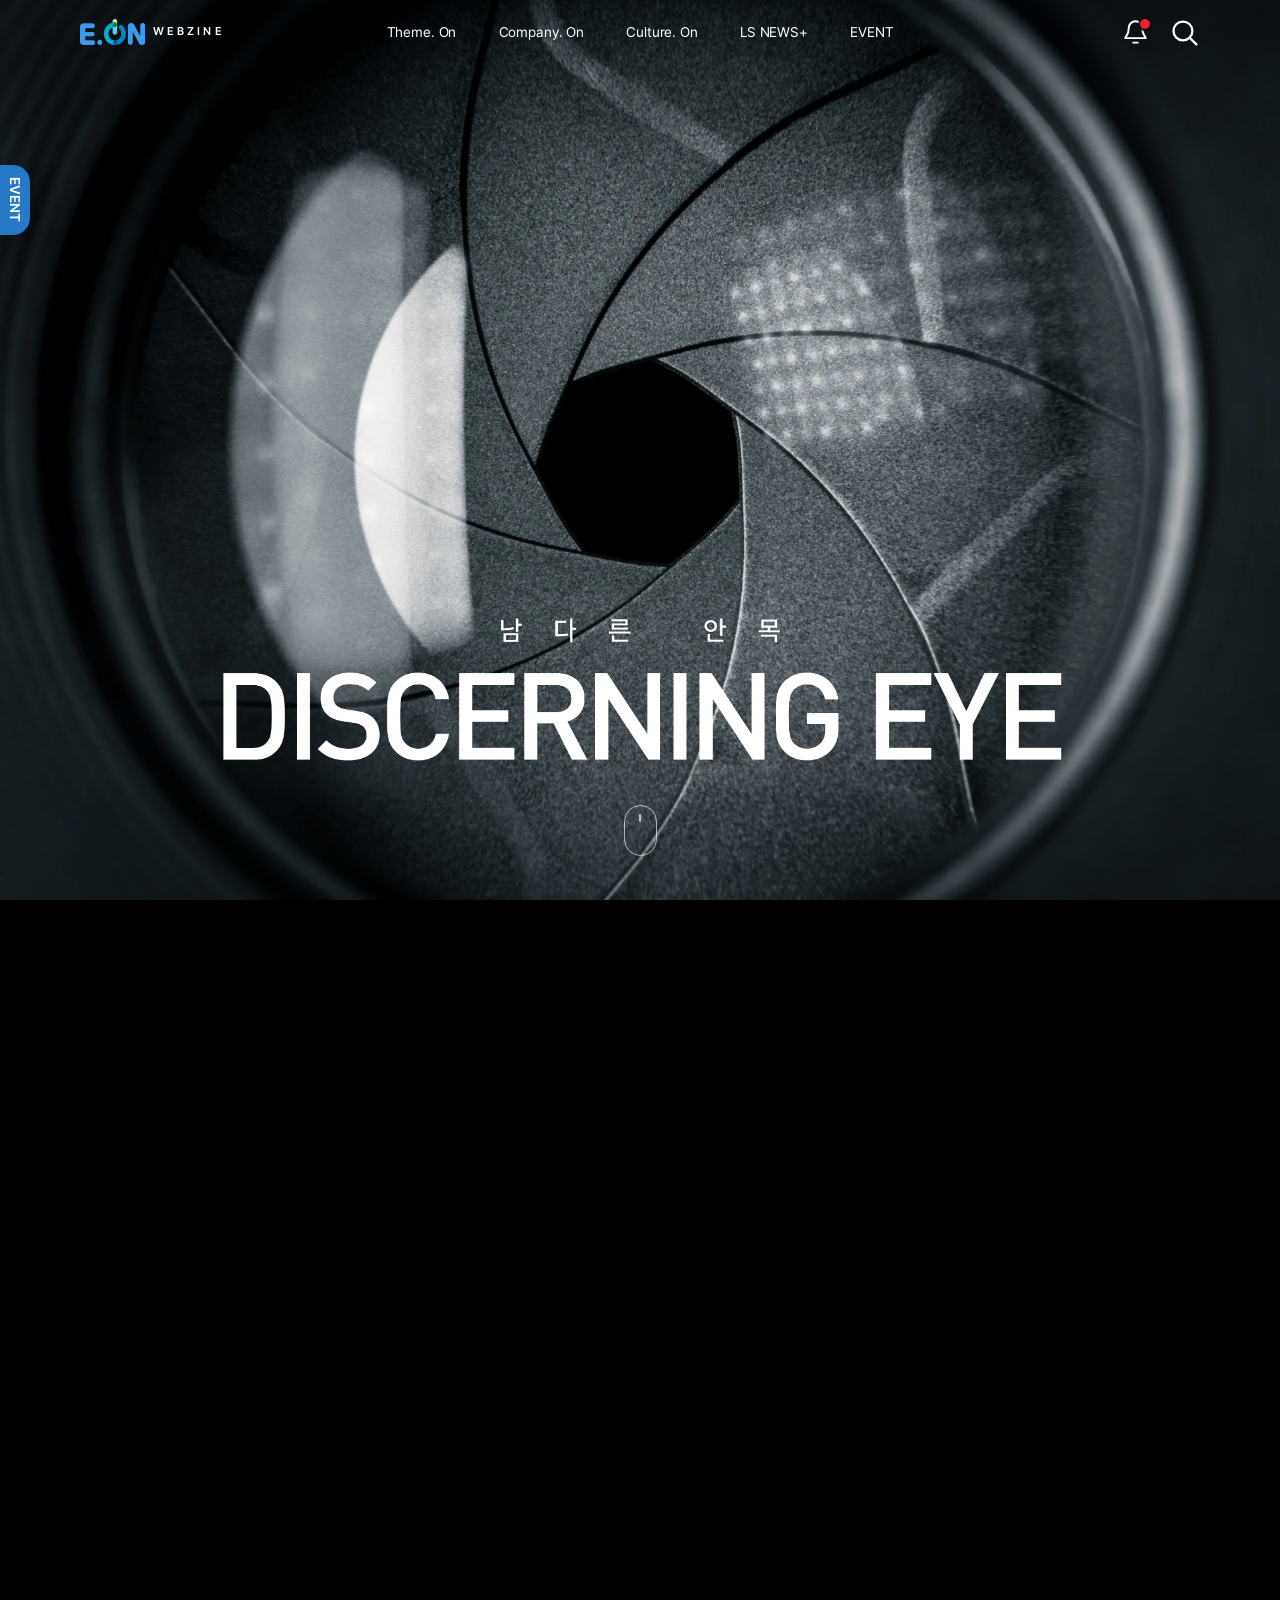
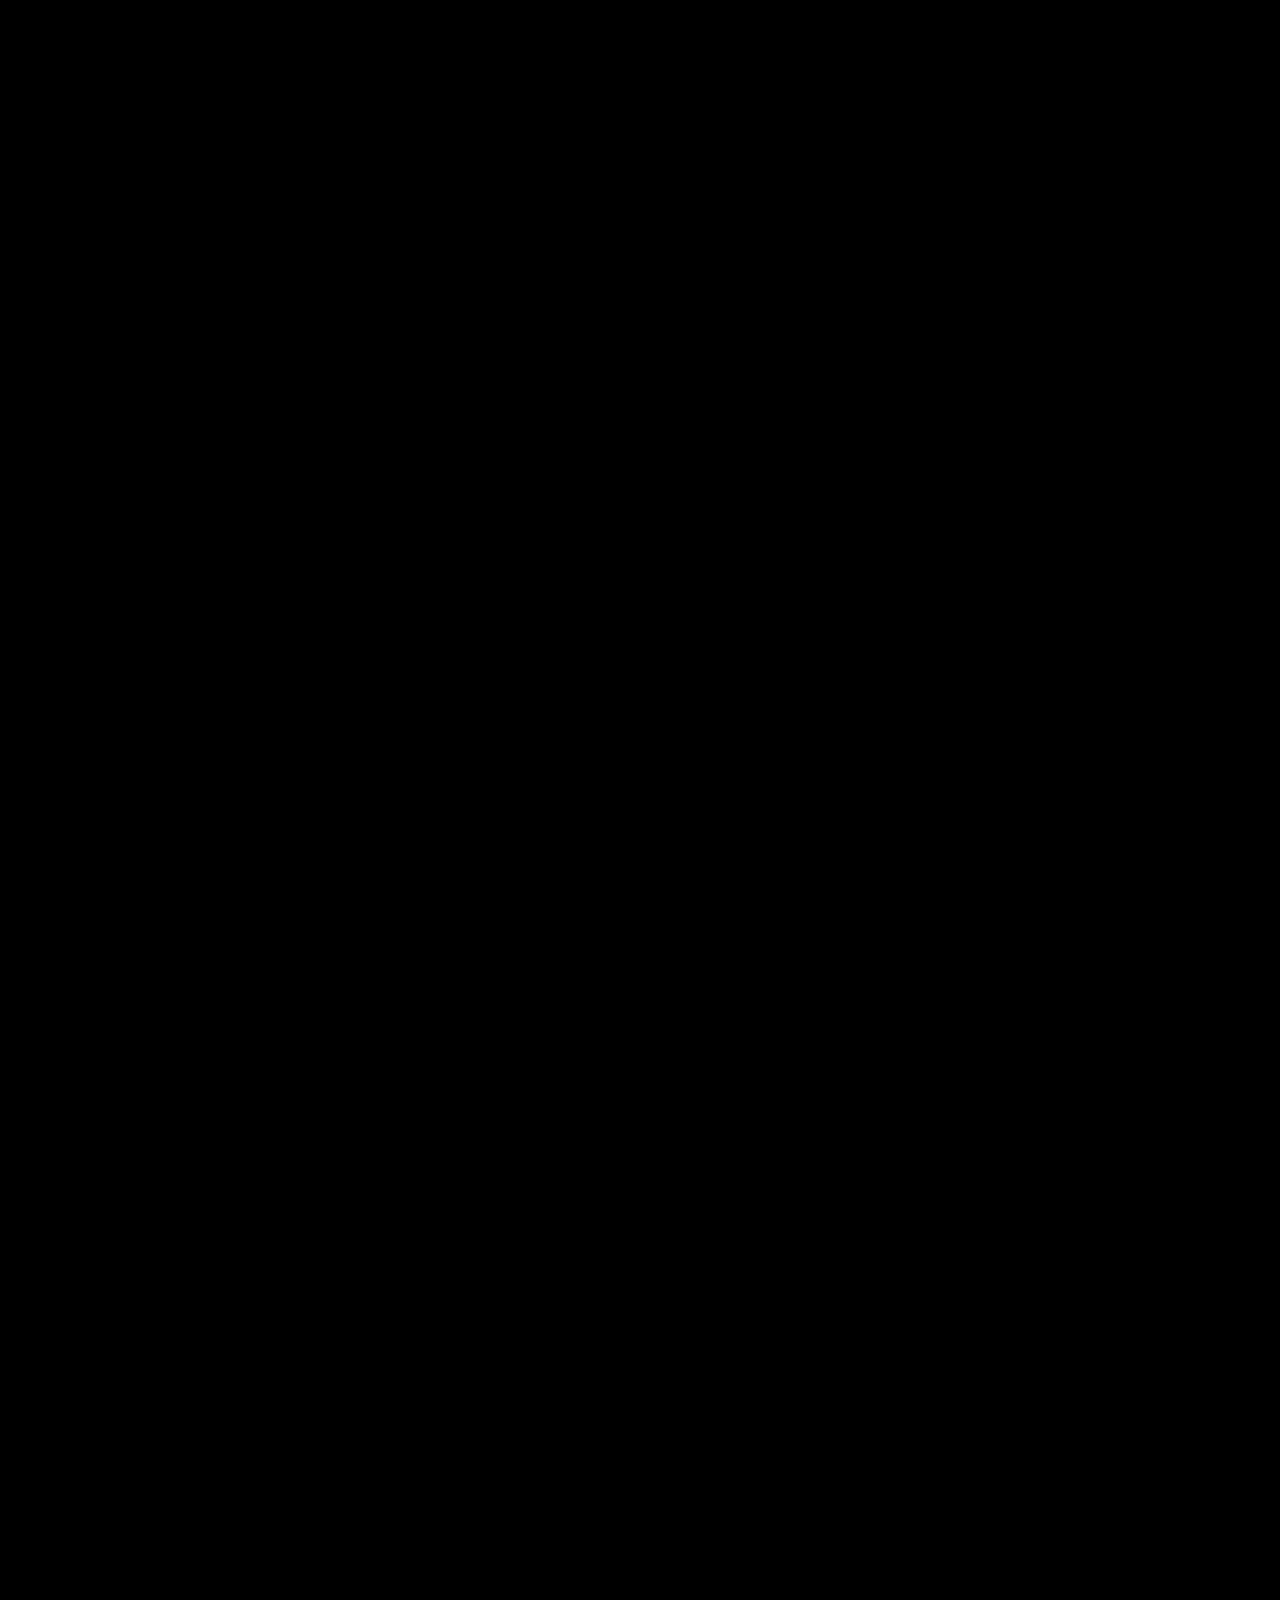
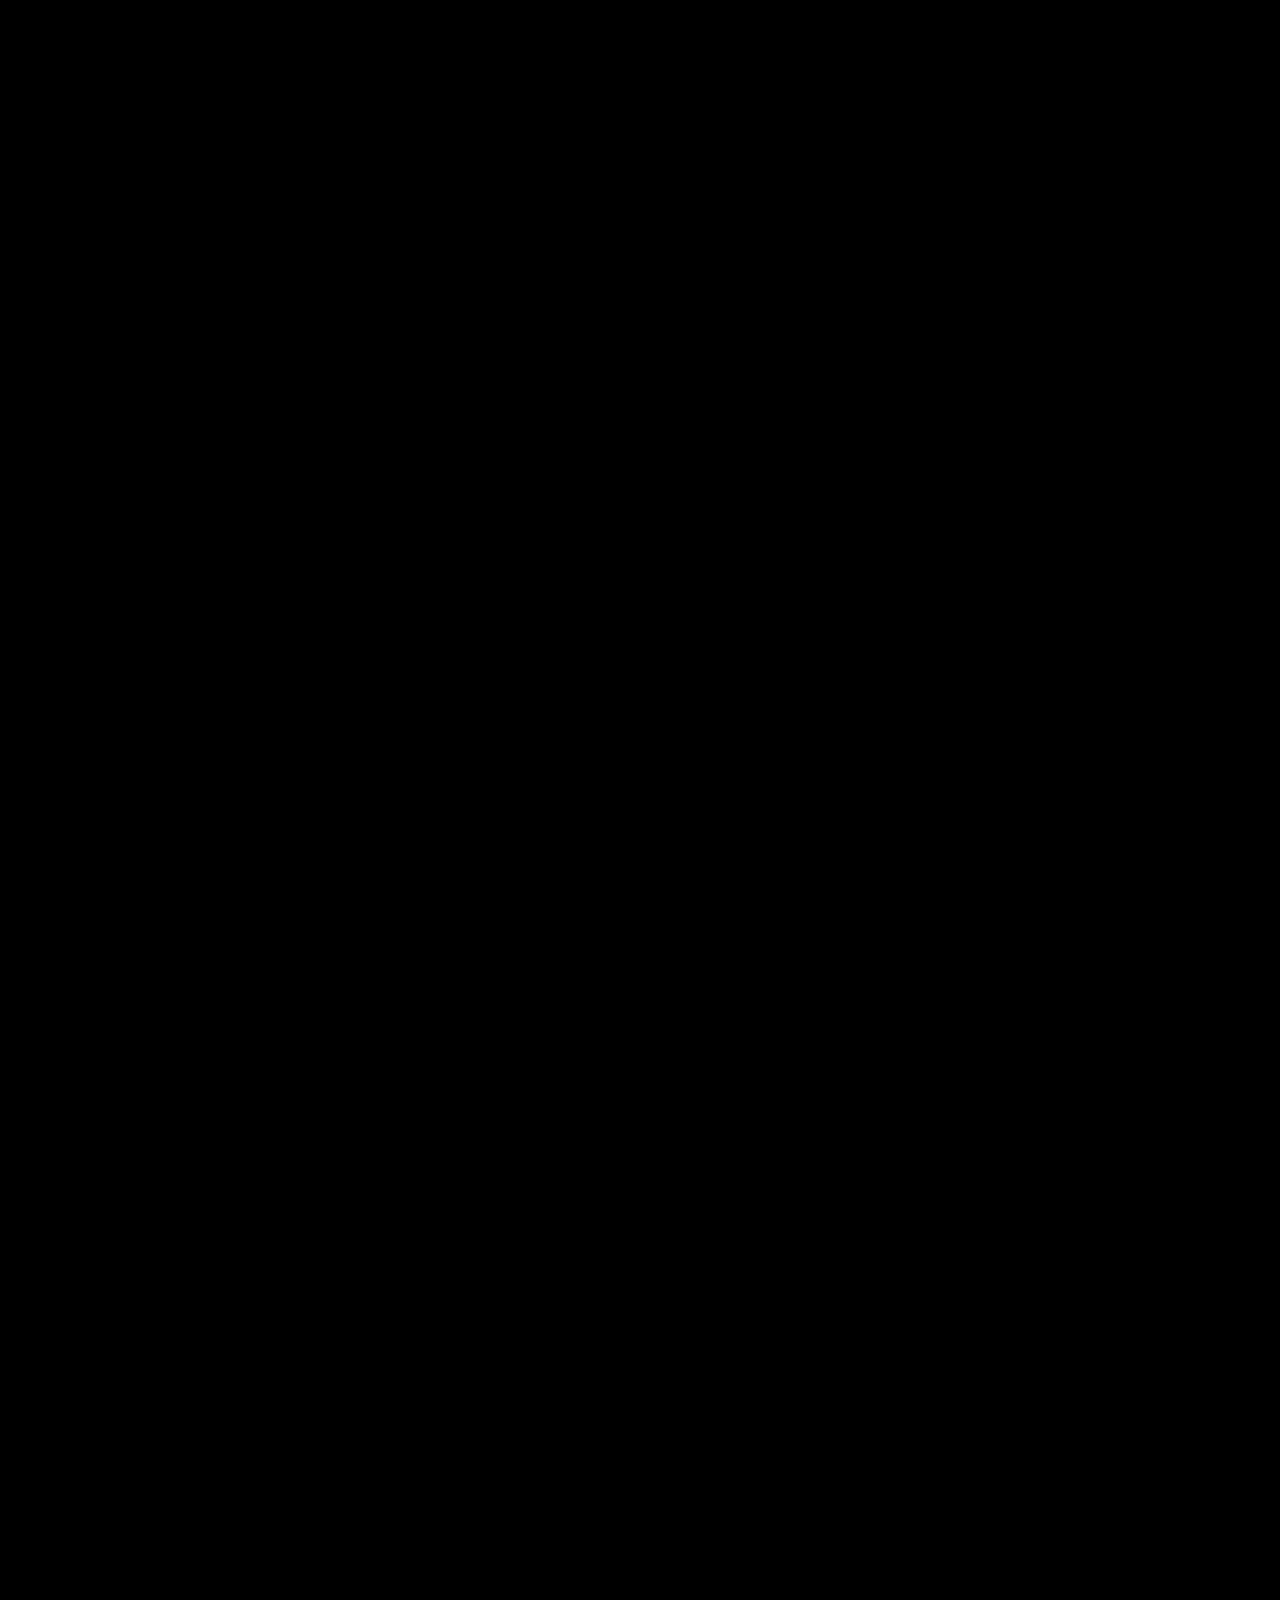
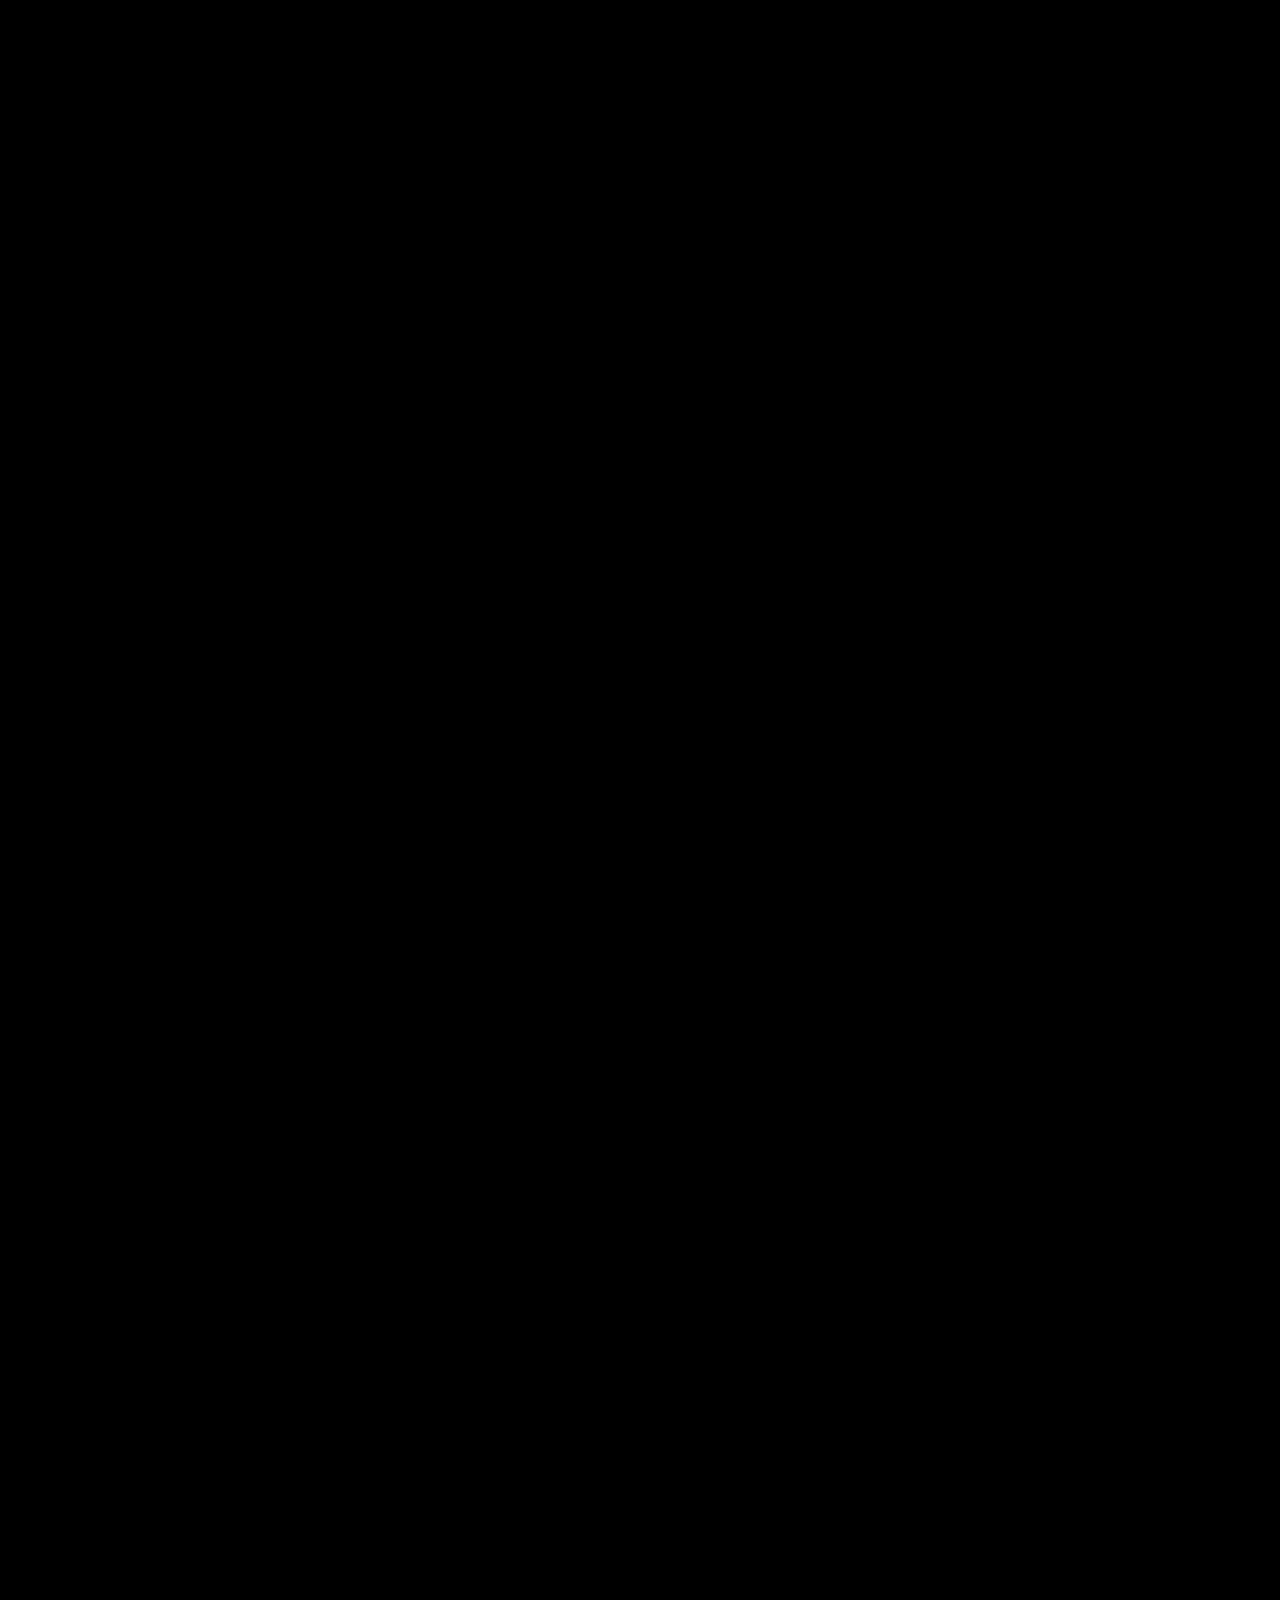
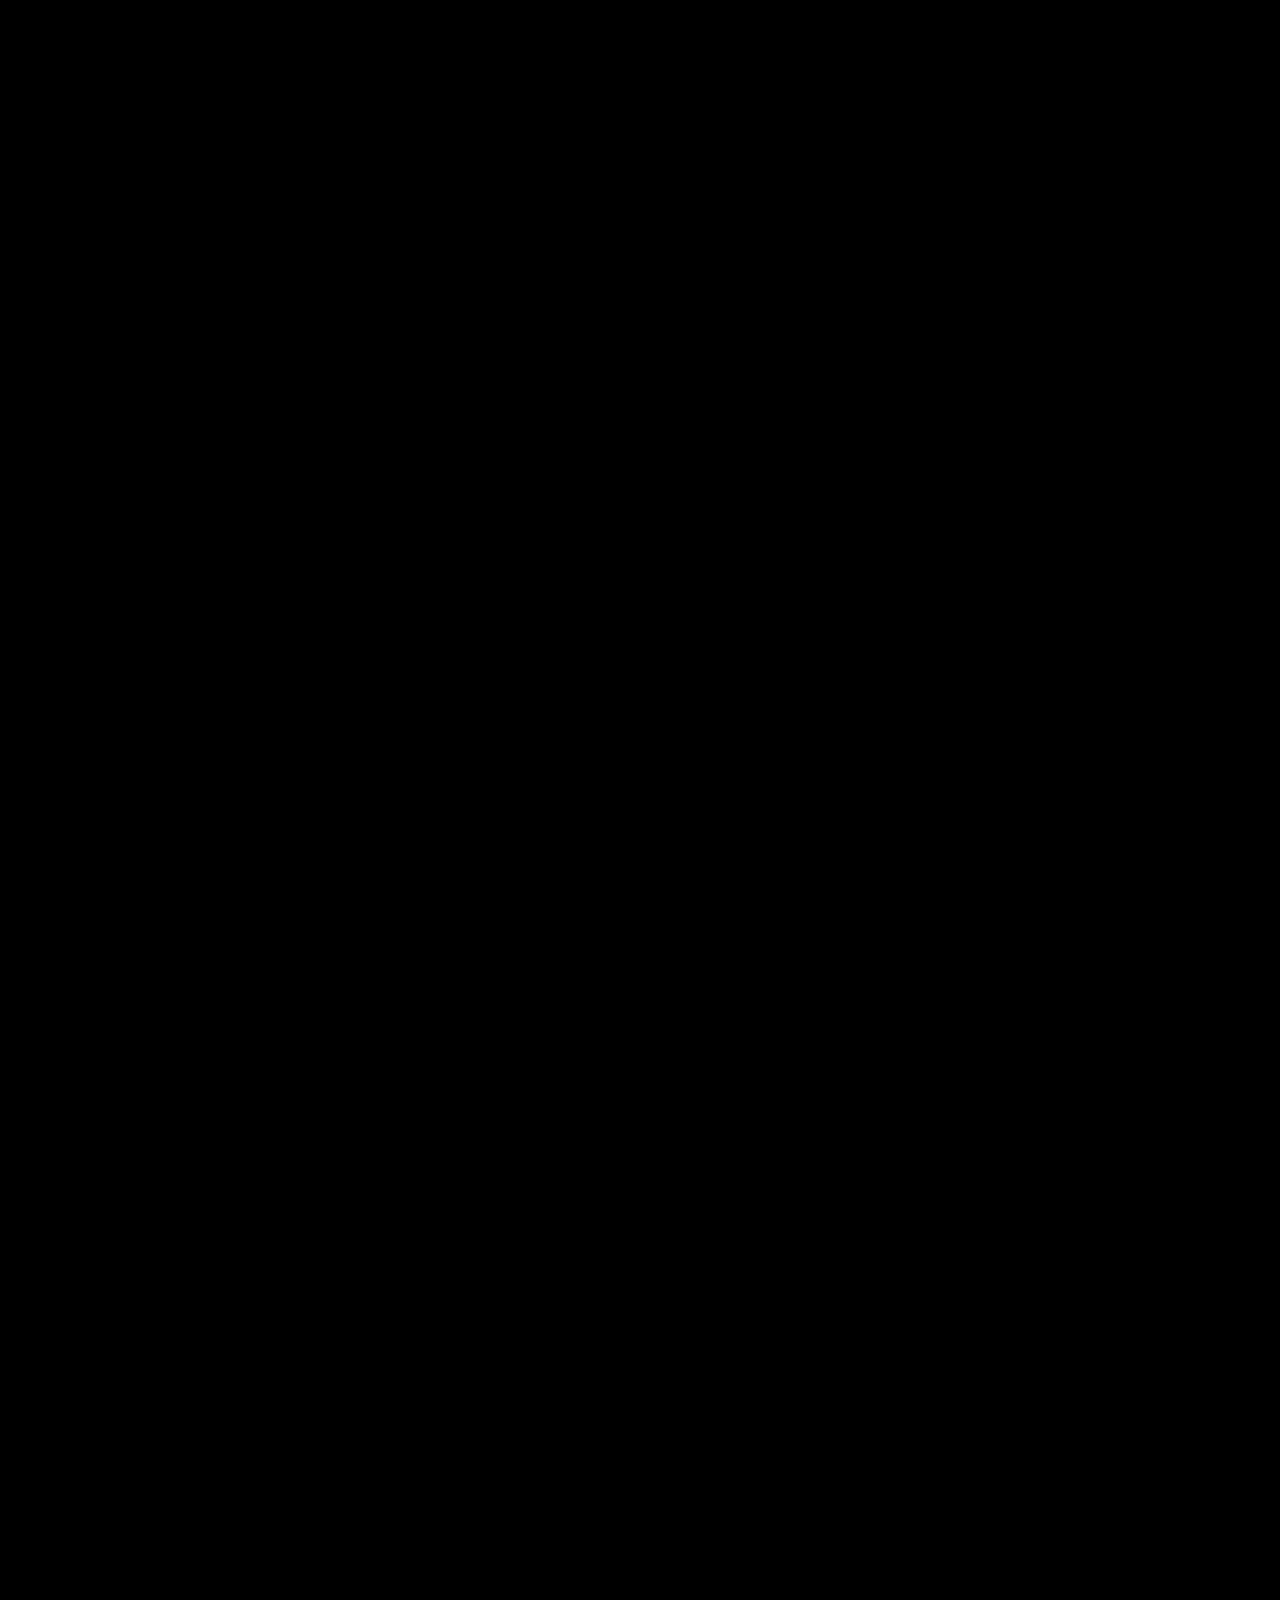
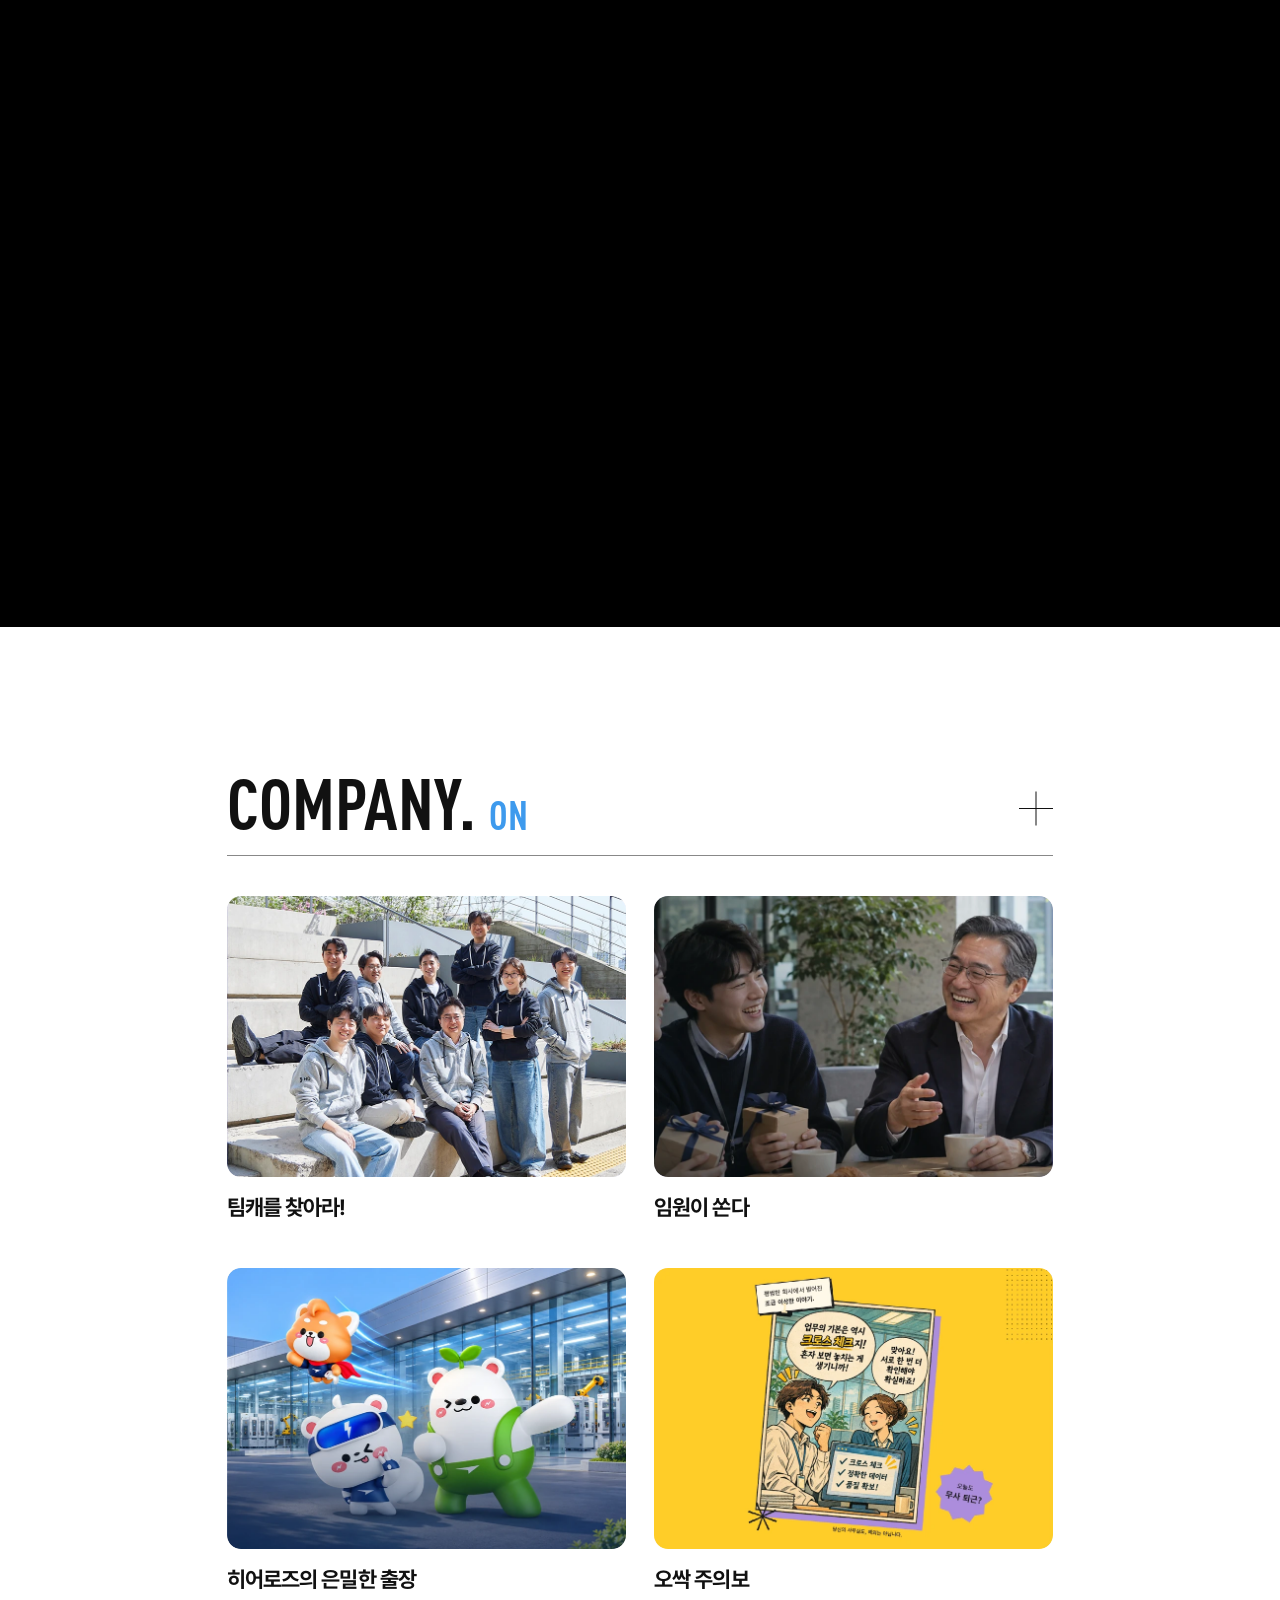
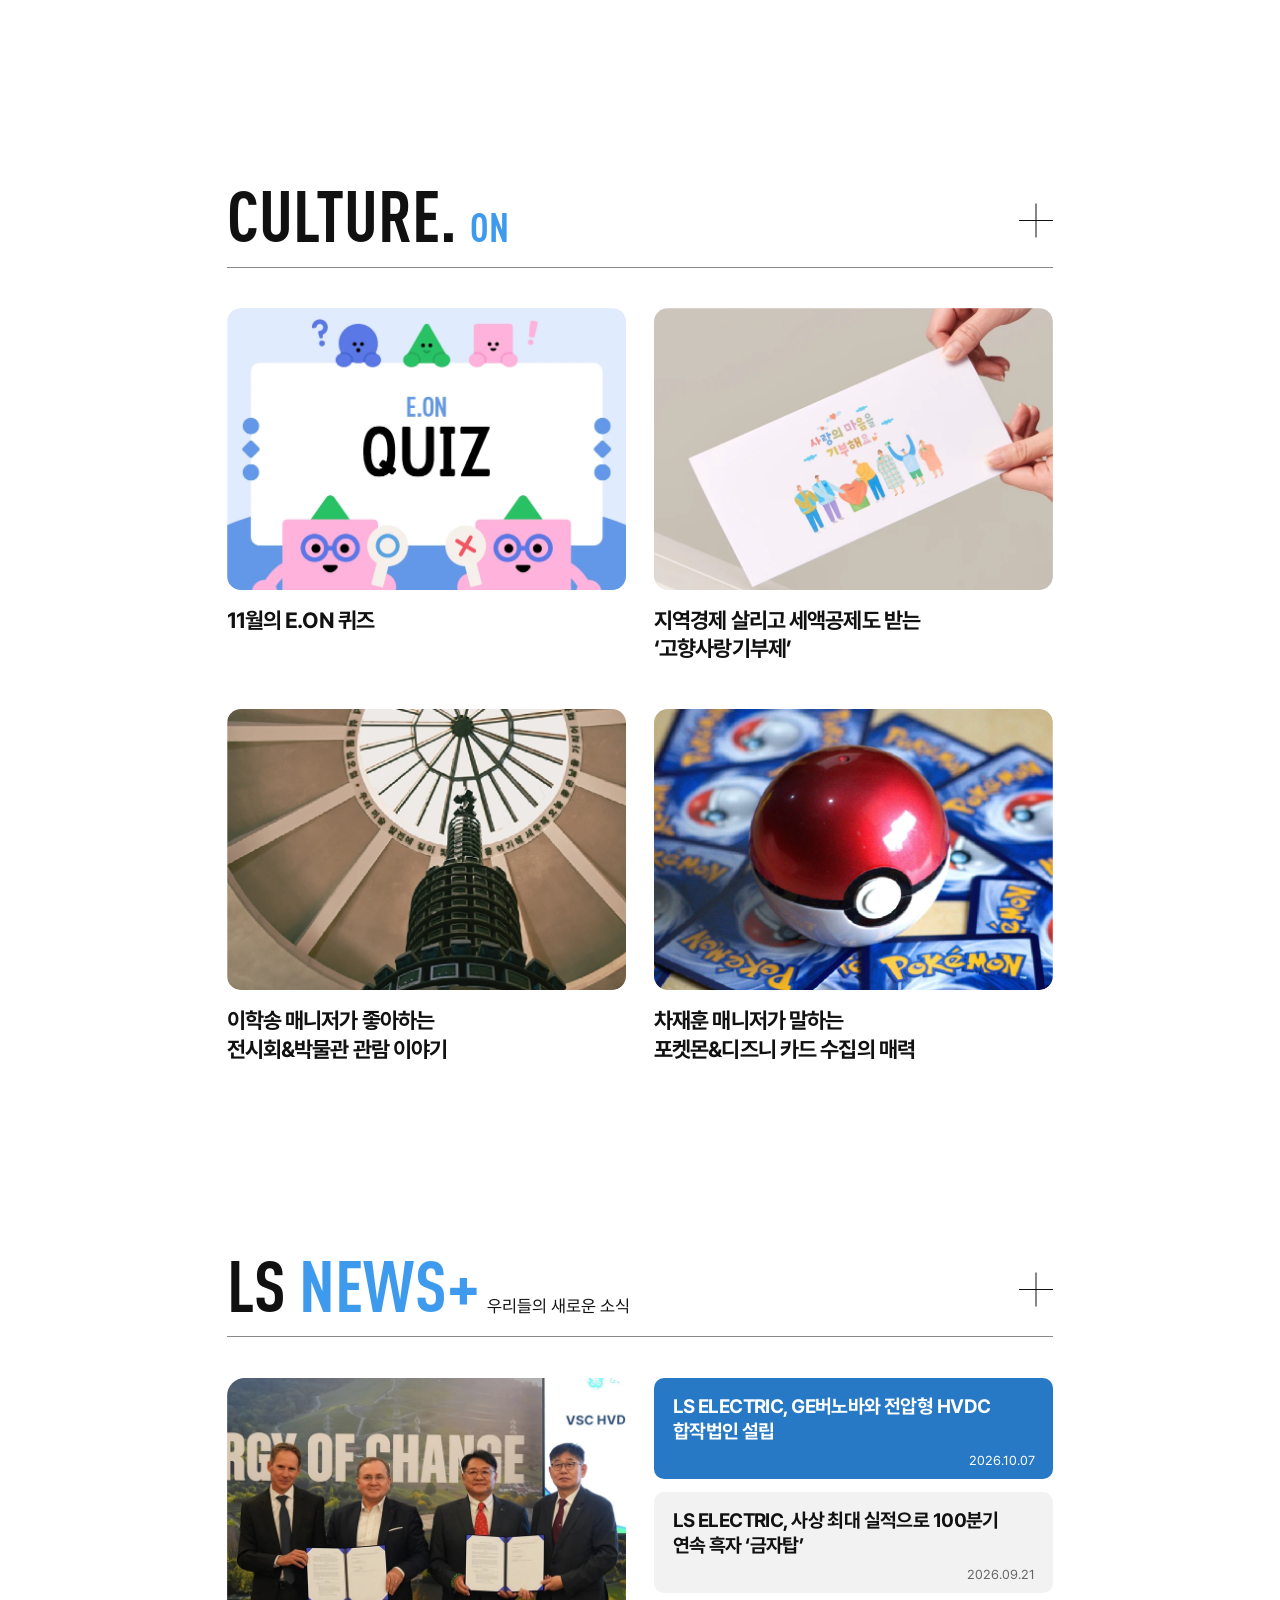
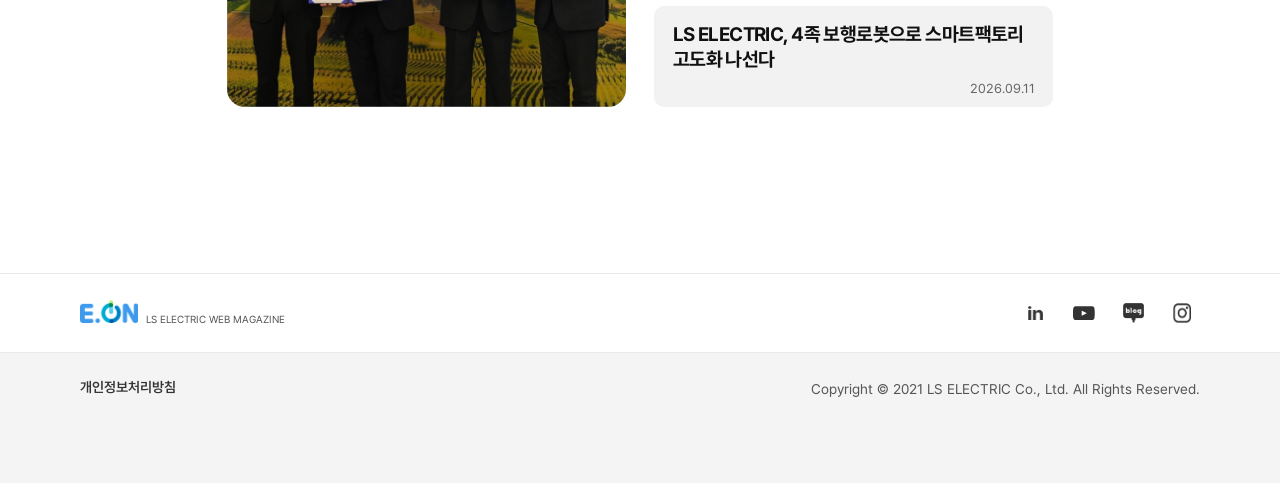
==== index.html @ aae9cb23 "Add LS webzine prototype" ====
<!doctype html>
<html lang="ko">
  <head>
    <meta charset="UTF-8" />
    <meta name="viewport" content="width=device-width, initial-scale=1.0" />
    <meta name="theme-color" content="#0d0d0d" />
    <meta name="description" content="LS ELECTRIC E.ON 웹진, 남다른 안목" />
    <title>E.ON WEBZINE | 남다른 안목</title>
    <link rel="icon" href="./assets/eon-logo.png" type="image/png" />
    <link rel="stylesheet" href="./css/style.css" />
    <script src="./js/main.js" defer></script>
  </head>
  <body>
    <header class="site-header" data-header>
      <a class="brand" href="#hero" aria-label="E.ON 웹진 홈">
        <img src="./assets/eon-logo.png" alt="" width="480" height="186" />
        <span lang="en">WEBZINE</span>
      </a>
      <button class="menu-toggle" type="button" aria-label="메뉴 열기" aria-controls="primary-navigation" aria-expanded="false" data-menu-toggle>
        <span></span>
        <span></span>
      </button>
      <nav class="primary-nav" id="primary-navigation" aria-label="주요 메뉴" data-menu>
        <a href="#theme">Theme. On</a>
        <a href="#company">Company. On</a>
        <a href="#culture">Culture. On</a>
        <a href="#news">LS NEWS+</a>
        <a href="#event-popup" aria-haspopup="dialog" aria-controls="event-popup" data-event-open>EVENT</a>
      </nav>
      <div class="header-actions">
        <a class="icon-button notification-button" href="#news" aria-label="새 소식 보기">
          <svg viewBox="0 0 24 24" aria-hidden="true">
            <path d="M18 8a6 6 0 0 0-12 0c0 7-3 7-3 9h18c0-2-3-2-3-9M10 21h4" />
          </svg>
          <span class="notification-dot" aria-hidden="true"></span>
        </a>
        <button class="icon-button search-button" type="button" aria-label="검색" aria-haspopup="dialog" data-search-open>
          <svg viewBox="0 0 24 24" aria-hidden="true">
            <circle cx="10.8" cy="10.8" r="7.3" />
            <path d="m16.2 16.2 5 5" />
          </svg>
        </button>
      </div>
    </header>

    <dialog class="search-dialog" aria-labelledby="search-heading" data-search>
      <div class="search-dialog__header">
        <h2 id="search-heading">웹진 검색</h2>
        <form method="dialog"><button type="submit">닫기</button></form>
      </div>
      <label class="visually-hidden" for="search-query">콘텐츠 제목</label>
      <input id="search-query" type="search" placeholder="콘텐츠 제목을 검색하세요" autocomplete="off" autofocus />
      <ul class="search-results" data-search-results></ul>
      <p class="search-empty" role="status" hidden data-search-empty>검색 결과가 없습니다.</p>
    </dialog>

    <button class="event-tab event-tab--trigger" type="button" aria-label="이벤트 열기" aria-haspopup="dialog" aria-controls="event-popup" data-event-open><span>EVENT</span></button>
    <dialog class="event-dialog" id="event-popup" aria-labelledby="event-popup-title" data-event-popup>
      <div class="event-drawer">
        <section class="event-panel" aria-labelledby="event-popup-title">
          <button class="event-panel__close" type="button" aria-label="이벤트 닫기" data-event-close autofocus>
            <span></span>
            <span></span>
          </button>
          <h2 class="visually-hidden" id="event-popup-title">AI 동료 밸런스</h2>
          <p class="visually-hidden">AI에게 말할 때, 나는? 반말파 VS 존댓말파</p>
          <div class="event-poll__choices" role="group" aria-label="말투 선택">
            <button class="event-poll__choice" type="button" aria-pressed="false" data-poll-choice>
              <span class="event-poll__badge">A. 반말파</span>
              <strong>“이거 세 줄로 정리해줘.”</strong>
              <span class="event-poll__description">친해졌는데 굳이 존댓말까지?</span>
            </button>
            <button class="event-poll__choice" type="button" aria-pressed="false" data-poll-choice>
              <span class="event-poll__badge event-poll__badge--formal">B. 존댓말파</span>
              <strong>“이거 세 줄로 정리해 주세요.”</strong>
              <span class="event-poll__description">AI한테도 예의를 지키는 편이에요.</span>
            </button>
          </div>
          <div class="event-poll__results" aria-label="반말 47퍼센트, 존댓말 53퍼센트. 1,286명 참여 중">
            <div class="event-poll__result-header" aria-hidden="true">
              <div class="event-poll__side"><span>반말</span><span class="event-poll__percentage"><span data-poll-count="47" data-poll-informal>0</span>%</span></div>
              <span class="event-poll__vs">VS</span>
              <div class="event-poll__side event-poll__side--formal"><span>존댓말</span><span class="event-poll__percentage"><span data-poll-count="53">0</span>%</span></div>
            </div>
            <div class="event-poll__gauge" aria-hidden="true"><div class="event-poll__gauge-fill" data-poll-gauge></div></div>
            <p class="event-poll__participants"><svg viewBox="0 0 20 20" aria-hidden="true"><circle cx="10" cy="5" r="4" /><path d="M2 18v-3a8 8 0 0 1 16 0v3c-4 2-12 2-16 0" /></svg><span>1,286명 참여 중</span></p>
          </div>
        </section>
        <button class="event-tab" type="button" aria-label="이벤트 닫기" data-event-close><span>EVENT</span></button>
      </div>
    </dialog>

    <main>
      <section class="scroll-sequence" id="hero" aria-label="E.ON 웹진 메인" data-scroll-sequence>
        <div class="sequence-stage" data-sequence-stage>
          <div class="hero" data-hero-layer>
            <video class="hero__video" autoplay muted loop playsinline preload="auto" poster="./assets/hero-poster.webp" data-hero-video>
              <source src="./assets/hero-loop.mp4" type="video/mp4" />
            </video>
            <div class="hero__shade" aria-hidden="true"></div>
            <div class="hero__content">
              <h1 class="visually-hidden">남다른 안목, Discerning Eye</h1>
              <img class="hero__title" src="./assets/discerning-eye.png" alt="" width="2715" height="517" />
            </div>
            <button class="scroll-guide" type="button" aria-label="다음 콘텐츠로 이동" data-scroll-guide>
              <span class="scroll-guide__mouse" aria-hidden="true"><span class="scroll-guide__wheel"></span></span>
            </button>
          </div>

          <section class="vision" aria-labelledby="vision-heading" data-vision>
            <div class="vision__objects" aria-hidden="true">
              <img class="vision__object vision__object--ring" src="./assets/glass-ring.png" alt="" width="665" height="567" data-object data-speed="0.115" />
              <img class="vision__object vision__object--ribbon" src="./assets/glass-ribbon.png" alt="" width="777" height="560" data-object data-speed="0.12" />
              <img class="vision__object vision__object--back-ring" src="./assets/glass-back-ring.png" alt="" width="382" height="455" data-object data-speed="0.045" />
              <img class="vision__object vision__object--back-lens" src="./assets/glass-lens.png" alt="" width="288" height="273" data-object data-speed="0.06" />
            </div>
            <div class="vision__copy" data-vision-copy>
              <h2 id="vision-heading" class="vision__heading" aria-label="같은 일상에서도 새로운 가능성을 발견하는 시선">
                <span class="vision__line" data-fill-line aria-hidden="true">같은 일상에서도</span>
                <span class="vision__line" data-fill-line aria-hidden="true">새로운 가능성을 발견하는 시선</span>
              </h2>
            </div>
            <div class="vision__copy" data-vision-copy-next>
              <h2 class="vision__heading" aria-label="LS ELECTRIC과 함께, 익숙한 세상을 새롭게 바라봅니다.">
                <span class="vision__line" data-fill-line aria-hidden="true">LS ELECTRIC과 함께, 익숙한 세상을</span>
                <span class="vision__line" data-fill-line aria-hidden="true">새롭게 바라봅니다.</span>
              </h2>
            </div>
          </section>

          <section class="special" id="theme" aria-labelledby="theme-heading" data-special inert>
            <div class="special__header">
              <h2 class="section-title" id="theme-heading" lang="en">THEME. <span class="section-title__on">ON</span></h2>
              <a class="special__more" href="./arc1.html" aria-label="Theme. On 목차 보기"><span aria-hidden="true"></span></a>
            </div>
            <div class="special__carousel" role="region" aria-roledescription="캐러셀" aria-label="Theme. On 칼럼" tabindex="0" data-carousel>
              <div class="special__slides" data-slides></div>
              <template data-slide-template>
                <article class="special__card">
                  <a class="thumbnail" href="./sub1.html" aria-label="남다른 안목 자세히 보기">
                    <img class="thumbnail__image" src="./assets/theme-discerning.webp" alt="주황색 렌즈가 끼워진 검은 안경" width="970" height="682" draggable="false" />
                    <div class="thumbnail__overlay">
                      <strong>AI의 가능성에 인간의 안목을 더하다</strong>
                      <p>AI가 제안한 여러 가능성 중에서 사람의 경험과 판단이 어떤 차이를 만드는지 살펴봅니다.</p>
                      <span class="thumbnail__detail">자세히 보기</span>
                    </div>
                  </a>
                  <h3>남다른 안목</h3>
                </article>
              </template>
              <template data-slide-template>
                <article class="special__card">
                  <a class="thumbnail" href="./sub2.html" aria-label="AI X파일 자세히 보기">
                    <img class="thumbnail__image" src="./assets/theme-ai.webp" alt="노트북을 보며 미소 짓는 구성원" width="960" height="675" draggable="false" />
                    <div class="thumbnail__overlay">
                      <strong>김 매니저의 실전 AI 활용법</strong>
                      <p>자료를 정리하고 문장을 다듬는 일에서 AI를 어떻게 활용하는지 소개합니다.</p>
                      <span class="thumbnail__detail">자세히 보기</span>
                    </div>
                  </a>
                  <h3>AI X파일</h3>
                </article>
              </template>
              <template data-slide-template>
                <article class="special__card">
                  <a class="thumbnail" href="./sub3.html" aria-label="1%의 힘 자세히 보기">
                    <img class="thumbnail__image" src="./assets/theme-perspective.webp" alt="빛이 비치는 콘크리트 계단 위에 놓인 은색 구체들" width="960" height="675" draggable="false" />
                    <div class="thumbnail__overlay">
                      <strong>한 끗의 차이를 만드는 시선</strong>
                      <p>익숙한 대상에서도 남이 지나친 가치를 발견하는 사람들의 이야기를 만나봅니다.</p>
                      <span class="thumbnail__detail">자세히 보기</span>
                    </div>
                  </a>
                  <h3>1%의 힘</h3>
                </article>
              </template>
              <button class="special__arrow special__arrow--prev" type="button" aria-label="이전 슬라이드" data-slide-prev>
                <svg viewBox="0 0 24 24" aria-hidden="true"><path d="m15 4-8 8 8 8" /></svg>
              </button>
              <button class="special__arrow special__arrow--next" type="button" aria-label="다음 슬라이드" data-slide-next>
                <svg viewBox="0 0 24 24" aria-hidden="true"><path d="m9 4 8 8-8 8" /></svg>
              </button>
              <p class="visually-hidden" aria-live="polite" data-slide-status></p>
            </div>
          </section>
        </div>
      </section>

      <section class="inside" aria-labelledby="company-heading">
        <div class="inside__inner" id="company">
          <div class="inside__header">
            <h2 class="section-title" id="company-heading" lang="en">COMPANY. <span class="section-title__on">ON</span></h2>
            <a class="special__more inside__more" href="./arc1.html" aria-label="Company. On 목차 보기"><span aria-hidden="true"></span></a>
          </div>
          <div class="inside__grid">
            <article class="inside__card" id="team">
              <a class="thumbnail inside__thumbnail" href="./sub4.html" aria-label="팀캐를 찾아라! 자세히 보기">
                <img class="thumbnail__image" src="./assets/company-team.webp" width="808" height="569" alt="야외 계단에 모인 LS ELECTRIC 팀원들" loading="lazy" />
                <div class="thumbnail__overlay">
                  <strong>서로의 강점이 모여 만드는 팀워크</strong>
                  <p>다른 역할을 맡은 팀원들이 어떻게 협업하고 문제를 풀어가는지 들어봅니다.</p>
                  <span class="thumbnail__detail">자세히 보기</span>
                </div>
              </a>
              <h3>팀캐를 찾아라!</h3>
            </article>
            <article class="inside__card" id="leader">
              <a class="thumbnail inside__thumbnail" href="./sub5.html" aria-label="임원이 쏜다 자세히 보기">
                <img class="thumbnail__image" src="./assets/company-leader.webp" width="808" height="569" alt="동료와 마주 앉아 웃는 임원" loading="lazy" />
                <div class="thumbnail__overlay">
                  <strong>함께 나누는 간식, 가까워지는 대화</strong>
                  <p>간식을 함께 먹으며 선배의 경험과 조직 생활에 관한 이야기를 나눕니다.</p>
                  <span class="thumbnail__detail">자세히 보기</span>
                </div>
              </a>
              <h3>임원이 쏜다</h3>
            </article>
            <article class="inside__card" id="heroes">
              <a class="thumbnail inside__thumbnail" href="./sub6.html" aria-label="히어로즈의 은밀한 출장 자세히 보기">
                <img class="thumbnail__image" src="./assets/company-heroes.webp" width="808" height="569" alt="공장 앞에 모인 LS 히어로즈 마스코트" loading="lazy" />
                <div class="thumbnail__overlay">
                  <strong>히어로즈가 출근한 곳은?</strong>
                  <p>LS의 마스코트 히어로즈를 따라 공장 곳곳을 둘러봅니다.</p>
                  <span class="thumbnail__detail">자세히 보기</span>
                </div>
              </a>
              <h3>히어로즈의 은밀한 출장</h3>
            </article>
            <article class="inside__card" id="comic">
              <a class="thumbnail inside__thumbnail" href="./sub7.html" aria-label="오싹 주의보 자세히 보기">
                <img class="thumbnail__image" src="./assets/company-comic.webp" width="808" height="569" alt="크로스 체크를 주제로 한 노란색 오싹 주의보 만화" loading="lazy" />
                <div class="thumbnail__overlay">
                  <strong>크로스 체크의 저주</strong>
                  <p>서로 한 번 더 확인하는 일이 왜 중요한지 짧은 직장 만화로 만나봅니다.</p>
                  <span class="thumbnail__detail">자세히 보기</span>
                </div>
              </a>
              <h3>오싹 주의보</h3>
            </article>
          </div>
        </div>
      </section>

      <section class="inside outside" aria-labelledby="culture-heading">
        <div class="inside__inner" id="culture">
          <div class="inside__header">
            <h2 class="section-title" id="culture-heading" lang="en">CULTURE. <span class="section-title__on">ON</span></h2>
            <a class="special__more inside__more" href="./arc1.html" aria-label="Culture. On 목차 보기"><span aria-hidden="true"></span></a>
          </div>
          <div class="inside__grid">
            <article class="inside__card" id="event">
              <div class="thumbnail inside__thumbnail" tabindex="0">
                <img class="thumbnail__image" src="./assets/culture-quiz.webp" width="808" height="569" alt="도형 캐릭터가 둘러싼 E.ON QUIZ 안내 그림" loading="lazy" />
                <div class="thumbnail__overlay">
                  <strong>11월의 E.ON 퀴즈</strong>
                  <p>이번 호를 얼마나 기억하시나요? E.ON 웹진 속 이야기를 퀴즈로 만나봅니다.</p>
                </div>
              </div>
              <h3>11월의 E.ON 퀴즈</h3>
            </article>
            <article class="inside__card" id="donation">
              <div class="thumbnail inside__thumbnail" tabindex="0">
                <img class="thumbnail__image" src="./assets/culture-donation.webp" width="808" height="569" alt="고향사랑기부제 안내 카드를 건네는 손" loading="lazy" />
                <div class="thumbnail__overlay">
                  <strong>고향사랑기부제</strong>
                  <p>지역을 응원하는 기부 방법과 세액공제 혜택을 알아봅니다.</p>
                </div>
              </div>
              <h3>지역경제 살리고 세액공제도 받는 <span>‘고향사랑기부제’</span></h3>
            </article>
            <article class="inside__card" id="museum">
              <div class="thumbnail inside__thumbnail" tabindex="0">
                <img class="thumbnail__image" src="./assets/culture-museum.webp" width="808" height="569" alt="원형 천장 아래로 보이는 전시 작품" loading="lazy" />
                <div class="thumbnail__overlay">
                  <strong>전시회와 박물관을 즐기는 법</strong>
                  <p>이학송 매니저가 전시장을 찾는 이유와 관람의 즐거움을 이야기합니다.</p>
                </div>
              </div>
              <h3>이학송 매니저가 좋아하는 <span>전시회&amp;박물관 관람 이야기</span></h3>
            </article>
            <article class="inside__card" id="cards">
              <div class="thumbnail inside__thumbnail" tabindex="0">
                <img class="thumbnail__image" src="./assets/culture-cards.webp" width="808" height="569" alt="포켓몬 카드 위에 놓인 몬스터볼" loading="lazy" />
                <div class="thumbnail__overlay">
                  <strong>포켓몬·디즈니 카드 수집의 매력</strong>
                  <p>차재훈 매니저가 좋아하는 카드를 모으고 살펴보는 재미를 소개합니다.</p>
                </div>
              </div>
              <h3>차재훈 매니저가 말하는 <span>포켓몬&amp;디즈니 카드 수집의 매력</span></h3>
            </article>
          </div>
        </div>
      </section>

      <section class="inside news" aria-labelledby="news-heading">
        <div class="inside__inner" id="news">
          <div class="inside__header news__header">
            <h2 class="section-title" id="news-heading"><span lang="en">LS <span class="section-title__accent">NEWS+</span></span><small>우리들의 새로운 소식</small></h2>
            <a class="special__more inside__more" href="./arc1.html" aria-label="LS NEWS+ 목차 보기"><span aria-hidden="true"></span></a>
          </div>
          <div class="news__layout">
            <div class="thumbnail news__preview" role="tabpanel" tabindex="0" id="news-preview" aria-labelledby="news-tab-1">
              <div class="news__story is-active" data-news-image>
                <img class="thumbnail__image" src="./assets/news-hvdc.webp" width="808" height="666" alt="GE버노바와 전압형 HVDC 합작법인 설립 협약식" loading="lazy" />
                <div class="thumbnail__overlay">
                  <strong>GE버노바와 전압형 HVDC 협력</strong>
                  <p>LS ELECTRIC과 GE버노바가 전압형 직류송전 사업을 위한 합작법인을 설립합니다.</p>
                </div>
              </div>
              <div class="news__story" data-news-image aria-hidden="true">
                <img class="thumbnail__image" src="./assets/news-results.webp" width="810" height="667" alt="LS ELECTRIC 사업장 외관" loading="lazy" />
                <div class="thumbnail__overlay">
                  <strong>100분기 연속 흑자</strong>
                  <p>사상 최대 실적을 낸 LS ELECTRIC이 100분기 연속 흑자를 이어갔습니다.</p>
                </div>
              </div>
              <div class="news__story" data-news-image aria-hidden="true">
                <img class="thumbnail__image" src="./assets/news-robot.webp" width="810" height="667" alt="LS ELECTRIC 생산 현장의 4족 보행로봇" loading="lazy" />
                <div class="thumbnail__overlay">
                  <strong>보행로봇이 점검하는 생산 현장</strong>
                  <p>4족 보행로봇을 도입해 생산설비 점검과 안전 관리를 개선합니다.</p>
                </div>
              </div>
            </div>
            <div class="news__list" role="tablist" aria-label="뉴스 선택" aria-orientation="vertical">
              <button class="news__item is-active" type="button" role="tab" id="news-tab-1" aria-controls="news-preview" aria-selected="true" data-news-item>
                <span class="news__item-title">LS ELECTRIC, GE버노바와 전압형 HVDC 합작법인 설립</span>
                <time datetime="2026-10-07">2026.10.07</time>
              </button>
              <button class="news__item" type="button" role="tab" id="news-tab-2" aria-controls="news-preview" aria-selected="false" tabindex="-1" data-news-item>
                <span class="news__item-title">LS ELECTRIC, 사상 최대 실적으로 100분기 연속 흑자 ‘금자탑’</span>
                <time datetime="2026-09-21">2026.09.21</time>
              </button>
              <button class="news__item" type="button" role="tab" id="news-tab-3" aria-controls="news-preview" aria-selected="false" tabindex="-1" data-news-item>
                <span class="news__item-title">LS ELECTRIC, 4족 보행로봇으로 스마트팩토리 고도화 나선다</span>
                <time datetime="2026-09-11">2026.09.11</time>
              </button>
            </div>
          </div>
        </div>
      </section>

      <button class="back-to-top" type="button" aria-label="맨 위로 이동" data-back-to-top hidden>
        <svg viewBox="0 0 24 24" aria-hidden="true"><path d="m5 15 7-7 7 7" /></svg>
      </button>
    </main>

    <footer class="site-footer" data-footer>
      <div class="site-footer__top">
        <div class="site-footer__inner site-footer__top-inner">
          <a class="site-footer__brand" href="#hero" aria-label="E.ON 웹진 홈">
            <img src="./assets/eon-logo.png" alt="" width="480" height="186" />
            <span lang="en">LS ELECTRIC WEB MAGAZINE</span>
          </a>
          <nav class="site-footer__socials" aria-label="LS ELECTRIC 소셜 미디어">
            <a href="https://www.linkedin.com/company/lselectric/" aria-label="LS ELECTRIC 링크드인"><img src="./assets/icon-linkedin.png" alt="" width="32" height="33" /></a>
            <a href="https://www.youtube.com/@LSELECTRIC" aria-label="LS ELECTRIC 유튜브"><img src="./assets/icon-youtube.png" alt="" width="41" height="28" /></a>
            <a href="https://blog.naver.com/ls-electric" aria-label="LS ELECTRIC 블로그"><img src="./assets/icon-blog.png" alt="" width="43" height="40" /></a>
            <a href="https://www.instagram.com/lselectric_global/" aria-label="LS ELECTRIC 인스타그램"><img src="./assets/icon-instagram.png" alt="" width="43" height="44" /></a>
          </nav>
        </div>
      </div>
      <div class="site-footer__bottom">
        <div class="site-footer__inner site-footer__bottom-inner">
          <a class="site-footer__privacy" href="https://www.ls-electric.com/ko/etc/privacy">개인정보처리방침</a>
          <p class="site-footer__copyright" lang="en">Copyright © 2021 LS ELECTRIC Co., Ltd. All Rights Reserved.</p>
        </div>
      </div>
    </footer>
  </body>
</html>
---- css/style.css ----
@font-face {
  font-family: Pretendard;
  src: url("../assets/Pretendard-Regular.otf") format("opentype");
  font-weight: 400;
  font-display: swap;
}

@font-face {
  font-family: Pretendard;
  src: url("../assets/Pretendard-SemiBold.otf") format("opentype");
  font-weight: 600;
  font-display: swap;
}

@font-face {
  font-family: Pretendard;
  src: url("../assets/Pretendard-Bold.otf") format("opentype");
  font-weight: 700;
  font-display: swap;
}

@font-face {
  font-family: "DIN Condensed";
  src: url("../assets/DINCond-Bold.otf") format("opentype");
  font-weight: 700;
  font-display: swap;
}

:root {
  color-scheme: dark;
  --header-padding-x: clamp(30px, 6.25vw, 120px);
  --header-height: clamp(64px, 4.28vw, 96px);
  --ls-blue: #3e9aed;
  --text-blue: #146db9;
  --thumbnail-blue: #3e90ed;
  --event-top: clamp(88px, 18.3svh, 198px);
  --event-tab-width: clamp(30px, 2.1vw, 41px);
  --white: #fff;
}

*,
*::before,
*::after {
  box-sizing: border-box;
}

html {
  min-width: 280px;
  scroll-behavior: smooth;
  background: #000;
}

body {
  min-width: 280px;
  margin: 0;
  overflow-x: clip;
  font-family: "Pretendard", "Noto Sans KR", Arial, sans-serif;
  color: var(--white);
  background: #000;
}

button,
a {
  color: inherit;
}

button {
  padding: 0;
  border: 0;
  font: inherit;
  background: none;
  cursor: pointer;
}

a {
  text-decoration: none;
}

.visually-hidden {
  position: absolute;
  width: 1px;
  height: 1px;
  padding: 0;
  margin: -1px;
  overflow: hidden;
  clip: rect(0, 0, 0, 0);
  white-space: nowrap;
  border: 0;
}

.site-header {
  position: fixed;
  inset: 0 0 auto;
  z-index: 30;
  display: grid;
  grid-template-columns: 1fr auto 1fr;
  align-items: center;
  height: var(--header-height);
  padding: 0 var(--header-padding-x);
  transition: color 180ms ease, background-color 300ms ease, backdrop-filter 300ms ease;
}

.site-header.is-light { color: #111; }
.site-header.is-light.is-scrolled { background: rgba(255, 255, 255, 0.9); }
.site-header.is-light .notification-dot { box-shadow: 0 0 0 2px #fff; }

.site-header.is-scrolled {
  background: rgba(3, 8, 11, 0.72);
}

/* 블러는 별도 레이어에 적용해 모바일 고정 메뉴의 기준 영역을 유지합니다. */
.site-header.is-scrolled::before {
  position: absolute;
  z-index: -1;
  inset: 0;
  content: "";
  backdrop-filter: blur(12px);
  pointer-events: none;
}

.brand {
  position: relative;
  z-index: 2;
  display: inline-flex;
  align-items: center;
  justify-self: start;
  gap: clamp(7px, 0.6vw, 12px);
  font-size: clamp(10px, 0.88vw, 17px);
  font-weight: 600;
  letter-spacing: 0.28em;
  line-height: 1;
}

.brand img {
  display: block;
  width: clamp(65px, 4.6vw, 100px);
  height: auto;
}

.primary-nav {
  display: flex;
  align-items: center;
  justify-content: center;
  gap: clamp(24px, 3.3vw, 66px);
}

.primary-nav a {
  position: relative;
  padding: 10px 0;
  font-size: clamp(14px, 0.84vw, 16px);
  font-weight: 400;
  letter-spacing: -0.01em;
  white-space: nowrap;
}

.primary-nav a::after {
  position: absolute;
  right: 0;
  bottom: 3px;
  left: 0;
  height: 1px;
  background: currentColor;
  content: "";
  transform: scaleX(0);
  transform-origin: right;
  transition: transform 260ms ease;
}

.primary-nav a:is(:hover, :focus-visible)::after {
  transform: scaleX(1);
  transform-origin: left;
}

.header-actions {
  position: relative;
  z-index: 2;
  display: flex;
  align-items: center;
  justify-self: end;
  gap: 20px;
}

.icon-button {
  position: relative;
  width: 31px;
  height: 31px;
}

.icon-button svg {
  width: 100%;
  height: 100%;
  overflow: visible;
  fill: none;
  stroke: currentColor;
  stroke-width: 1.75;
  stroke-linecap: round;
  stroke-linejoin: round;
}

.notification-button {
  width: 27px;
  height: 27px;
}

.notification-dot {
  position: absolute;
  top: 0;
  right: -1px;
  width: 10px;
  height: 10px;
  border-radius: 50%;
  background: #ef222b;
  box-shadow: 0 0 0 2px rgba(6, 11, 14, 0.9);
}

.menu-toggle {
  display: none;
}

.hero {
  position: absolute;
  inset: 0;
  overflow: clip;
  isolation: isolate;
  background: transparent;
}

.hero__video {
  position: absolute;
  z-index: -3;
  inset: 0;
  width: 100%;
  height: 100%;
  object-fit: cover;
  object-position: center;
  background: url("../assets/hero-poster.webp") center / cover no-repeat;
  transform-origin: 50% 50%;
  will-change: transform, opacity;
}

/* 두 문장과 SPECIAL까지 하나의 고정 화면에서 연결합니다. */
.scroll-sequence {
  position: relative;
  /* JS의 insideEnd(9.585) + 고정 화면 높이(1)에 맞춰 전환 거리를 줄입니다. */
  height: 1058.5vh;
  height: 1058.5svh;
  background: #000;
}

.sequence-stage {
  position: sticky;
  top: 0;
  height: 100vh;
  height: 100svh;
  overflow: clip;
  isolation: isolate;
  background: #000;
}

.vision {
  position: absolute;
  inset: 0;
  z-index: 3;
  opacity: 0;
  visibility: hidden;
  pointer-events: none;
}

.vision__objects {
  position: absolute;
  inset: 0;
  overflow: clip;
}

.vision__object {
  position: absolute;
  display: block;
  height: auto;
  user-select: none;
  will-change: transform, opacity;
}

/* 원본에 블러가 들어 있어 배경 오브제에 추가 필터를 적용하지 않습니다. */
.vision__object--ring {
  z-index: 2;
  left: -13%;
  top: 90%;
  width: 35%;
}

.vision__object--ribbon {
  z-index: 2;
  right: -8%;
  top: 59%;
  width: 41%;
}

.vision__object--back-ring {
  z-index: 1;
  left: 69%;
  top: 94%;
  width: 20%;
}

.vision__object--back-lens {
  z-index: 1;
  left: 19.5%;
  top: 37%;
  width: 13%;
}

.vision__copy {
  position: absolute;
  inset: 0;
  z-index: 3;
  display: grid;
  place-items: center;
  padding: 0 24px;
  opacity: 0;
  visibility: hidden;
}

.special {
  --slide-width: min(38vw, 72svh, 760px);
  --slide-step: calc(var(--slide-width) + 1.5vw);
  position: absolute;
  inset: 0;
  z-index: 5;
  padding-top: 20vh;
  padding-top: 20svh;
  opacity: 0;
  visibility: hidden;
}

.special__header {
  position: relative;
  display: flex;
  justify-content: flex-start;
  width: var(--slide-width);
  margin: 0 auto clamp(21.6px, 2.07vw, 39.6px);
  padding-bottom: clamp(16.2px, 1.593vw, 30.6px);
  border-bottom: 1px solid #ccc;
}

.special__more {
  position: absolute;
  right: 0;
  bottom: clamp(16.2px, 1.593vw, 30.6px);
  width: clamp(19px, 1.8vw, 34.2px);
  aspect-ratio: 1;
}

.special__more span {
  position: absolute;
  inset: 0;
  transform: rotate(0deg);
  transition: transform 650ms cubic-bezier(0.22, 1, 0.36, 1);
}

.special__more span::before,
.special__more span::after {
  position: absolute;
  top: 50%;
  left: 0;
  width: 100%;
  height: 1px;
  background: #fff;
  content: "";
}

.special__more span::after {
  transform: rotate(90deg);
}

.special__more:is(:hover, :focus-visible) span {
  transform: rotate(90deg);
}

.special__carousel {
  position: relative;
  height: calc(var(--slide-width) * 512 / 728 + 80px);
  touch-action: pan-y;
}

.special__slides {
  position: absolute;
  inset: 0;
}

.special__card {
  position: absolute;
  top: 0;
  left: 50%;
  width: var(--slide-width);
  margin-left: calc(var(--slide-width) / -2);
  transform: translateX(calc(var(--slot) * var(--slide-step))) scale(0.87);
  transform-origin: center calc(var(--slide-width) * 512 / 728 / 2);
  transition: transform 750ms cubic-bezier(0.22, 1, 0.36, 1);
}

.special__card.is-active {
  transform: translateX(calc(var(--slot) * var(--slide-step))) scale(1);
}

.special__slides.is-resetting .special__card {
  transition: none;
}

.thumbnail {
  position: relative;
  display: block;
  overflow: clip;
  aspect-ratio: 728 / 512;
  border-radius: clamp(12px, 1vw, 20px);
  background: var(--text-blue);
}

.thumbnail__image {
  display: block;
  width: 100%;
  height: 100%;
  object-fit: cover;
  transition: opacity 300ms ease;
}

.thumbnail__overlay {
  position: absolute;
  inset: 0;
  display: flex;
  flex-direction: column;
  align-items: flex-start;
  gap: clamp(7px, 0.8vw, 14px);
  padding: clamp(14px, 2.08vw, 40px);
  color: #fff;
  background: var(--thumbnail-blue);
  opacity: 0;
  pointer-events: none;
  transition: opacity 300ms ease;
}

.thumbnail__overlay strong {
  font-size: clamp(19px, 1.67vw, 32px);
  line-height: 1.25;
  letter-spacing: -0.04em;
  word-break: keep-all;
}

.thumbnail__overlay p {
  margin: 0;
  font-size: clamp(15px, 1.04vw, 20px);
  line-height: 1.5;
  word-break: keep-all;
}

.thumbnail__detail {
  align-self: flex-end;
  margin-top: auto;
  padding: 5px 14px;
  border-radius: 30px;
  background: #fff;
  color: var(--text-blue);
  font-size: clamp(12px, 0.78vw, 15px);
  font-weight: 600;
  line-height: 1.2;
}

.thumbnail:focus-visible .thumbnail__overlay {
  opacity: 1;
}

.thumbnail:focus-visible .thumbnail__image {
  opacity: 0;
}

@media (hover: hover) {
  .thumbnail:hover .thumbnail__overlay { opacity: 1; }
  .thumbnail:hover .thumbnail__image { opacity: 0; }
}

@media (hover: none) {
  .thumbnail:not(a):focus .thumbnail__overlay { opacity: 1; }
  .thumbnail:not(a):focus .thumbnail__image { opacity: 0; }
}

.special__card h3 {
  color: #fff;
  transition: color 200ms ease;
  margin: clamp(14px, 1vw, 20px) 0 0;
  text-align: center;
  font-size: clamp(18px, 1.593vw, 30.6px);
  font-weight: 700;
  line-height: 1.25;
}

.special__card:is(:hover, :focus-within) h3 {
  color: var(--thumbnail-blue);
}

.special__arrow {
  position: absolute;
  z-index: 3;
  top: calc(var(--slide-width) * 512 / 728 / 2);
  display: grid;
  place-items: center;
  width: clamp(40px, 2.997vw, 57.6px);
  aspect-ratio: 1;
  border-radius: 50%;
  color: #000;
  background: #fff;
  transform: translate(-50%, -50%);
}

.special__arrow--prev {
  left: calc(50% - var(--slide-step) * 0.67);
}

.special__arrow--next {
  left: calc(50% + var(--slide-step) * 0.67);
}

.special__arrow svg {
  width: 30px;
  height: 30px;
  fill: none;
  stroke: currentColor;
  stroke-width: 1.4;
}

@media (max-width: 820px) {
  .special {
    --slide-width: 66.6vw;
    --slide-step: 73.8vw;
    padding-top: 24svh;
  }

  .special__arrow--prev { left: 8%; }
  .special__arrow--next { left: 92%; }

  .thumbnail__overlay { padding: clamp(12px, 3.2vw, 24px); }
  .thumbnail__overlay strong { font-size: clamp(16px, 3.3vw, 25px); }
  .thumbnail__overlay p { font-size: clamp(13px, 2.7vw, 16px); }
  .thumbnail__detail { padding: 4px 10px; }
}

@media (max-height: 600px) and (min-width: 821px) {
  .special {
    --slide-width: min(38vw, 65svh);
    padding-top: 16svh;
  }

  .special .section-title { font-size: min(5.6vw, 11svh); }
  .special__header { margin-bottom: 16px; padding-bottom: 12px; }
  .special__more { bottom: 12px; }
  .special__card h3 { font-size: 20px; }
}

.vision__heading {
  margin: 0;
  text-align: center;
  font-size: clamp(28px, 3.44vw, 66px);
  font-weight: 700;
  line-height: 1.43;
  letter-spacing: -0.065em;
}

.inside {
  position: relative;
  z-index: 10;
  margin-top: -100vh;
  margin-top: -100svh;
  padding: clamp(104px, 11.3vw, 218px) 24px clamp(30px, 3.5vw, 70px);
  color: #111;
  background: #fff;
}

.inside__inner { width: min(64.6vw, 1240px); margin-inline: auto; }
.outside { margin-top: 0; }
.news { margin-top: 0; padding-bottom: clamp(110px, 13vw, 250px); }

.news__layout { display: grid; grid-template-columns: repeat(2, minmax(0, 1fr)); gap: 28px; align-items: start; }
.news__preview { position: relative; aspect-ratio: 606 / 499; overflow: clip; border-radius: 18px; background: #f2f2f2; }
.news__story { position: absolute; inset: 0; opacity: 0; visibility: hidden; transition: opacity 300ms ease, visibility 300ms ease; }
.news__story.is-active { opacity: 1; visibility: visible; }
.news__list { display: grid; grid-template-rows: repeat(3, minmax(min-content, 1fr)); gap: clamp(12px, 1vw, 20px); min-height: 100%; }
.news__item { display: flex; flex-direction: column; justify-content: space-between; gap: 4px; min-width: 0; min-height: 0; padding: clamp(12px, 1.25vw, 24px) clamp(18px, 1.46vw, 28px) clamp(8px, 0.83vw, 16px); border-radius: 10px; color: #111; background: #f2f2f2; text-align: left; transition: color 250ms ease, background-color 250ms ease; }
.news__item.is-active { color: #fff; background: #2879c5; }
.news__item-title { display: block; font-size: clamp(18px, 1.52vw, 28px); font-weight: 700; line-height: 1.3; letter-spacing: -0.03em; word-break: keep-all; overflow-wrap: anywhere; text-wrap: pretty; }
.news__item time { align-self: flex-end; flex-shrink: 0; font-size: clamp(13px, 0.94vw, 18px); font-weight: 400; color: #666; transition: color 250ms ease; }
.news__item.is-active time { color: #fff; }
.news__item:focus-visible { outline: 2px solid var(--text-blue); outline-offset: 4px; }

.site-footer { color: #555; background: #fff; font-size: 14px; }
.site-footer__inner { padding-inline: var(--header-padding-x); }
.site-footer__top { border-block: 1px solid #e9e9e9; }
.site-footer__top-inner { display: flex; align-items: center; justify-content: space-between; min-height: 78px; gap: 24px; }
.site-footer__brand { display: inline-flex; align-items: baseline; gap: 8px; color: #555; }
.site-footer__brand img { display: block; width: clamp(58px, 4.3vw, 84px); height: auto; }
.site-footer__brand span { font-size: clamp(10px, 0.8vw, 15px); line-height: 1.15; }
.site-footer__socials { display: flex; align-items: center; gap: clamp(8px, 1vw, 22px); }
.site-footer__socials a { display: grid; place-items: center; width: 36px; height: 36px; transition: opacity 200ms ease; }
.site-footer__socials a:hover { opacity: 0.65; }
.site-footer__socials img { width: auto; max-width: 100%; height: clamp(18px, 1.5vw, 29px); object-fit: contain; }
.site-footer__socials a:first-child img,
.site-footer__socials a:nth-child(2) img { height: clamp(15px, 1.16vw, 22px); }
.site-footer__bottom { min-height: 130px; padding-block: 26px 32px; background: #f4f4f4; }
.site-footer__bottom-inner { display: flex; flex-wrap: wrap; justify-content: space-between; gap: 10px 24px; }
.site-footer__privacy { color: #333; font-weight: 600; }
.site-footer__copyright { margin: 0; line-height: 1.5; }

@media (max-width: 600px) {
  .site-footer__top-inner { flex-wrap: wrap; padding-block: 18px; gap: 12px; }
  .site-footer__bottom { min-height: auto; }
  .site-footer__copyright { font-size: 12px; }
}

@media (max-width: 1180px) {
  .news__list { gap: 16px; }
}

@media (max-width: 1100px) {
  .news__layout { grid-template-columns: 1fr; gap: 24px; }
  .news__preview { width: min(100%, 606px); justify-self: center; }
  .news__item { min-height: 124px; padding: 18px 20px 14px; }
}

@media (max-width: 820px) {
  .news__preview { max-height: 480px; }
}

.inside__header {
  position: relative;
  margin-bottom: clamp(30px, 3.15vw, 60px);
  padding-bottom: clamp(17px, 1.5vw, 30px);
  border-bottom: 1px solid #888;
}

.inside__more { bottom: 30px; width: 34px; }
.inside__more span::before,
.inside__more span::after { background: currentColor; }
.inside__grid { display: grid; grid-template-columns: repeat(2, minmax(0, 1fr)); gap: 46px 28px; }
.inside__thumbnail {
  display: block;
  width: 100%;
  height: auto;
  aspect-ratio: 808 / 569;
  object-fit: cover;
  border-radius: clamp(10px, 1.1vw, 20px);
}
.inside__card h3 { margin: 16px 0 0; font-size: clamp(22px, 1.56vw, 30px); font-weight: 700; letter-spacing: -0.04em; line-height: 1.3; }
.inside__card h3 { color: #111; word-break: keep-all; }
.inside__card h3 span { display: block; }
.inside__card:is(:hover, :target) h3 { color: var(--text-blue); }

.back-to-top.is-light { color: #111; border-color: rgba(0, 0, 0, 0.5); }
.back-to-top.is-light svg { stroke: currentColor; }

@media (max-width: 1180px) {
  .inside__inner { width: min(84vw, 1240px); }
  .inside { padding-top: 130px; }
}

@media (max-width: 820px) {
  .site-header.is-light .primary-nav { background: rgba(255, 255, 255, 0.97); }
  .site-header.is-light .menu-toggle span { background: currentColor; }
  .inside { padding: 92px 24px 30px; }
  .news { padding-bottom: 92px; }
  .inside__inner { width: 100%; }
  .inside__header { margin-bottom: 32px; padding-bottom: 20px; }
  .inside__more { bottom: 20px; width: 30px; }
  .inside__grid { gap: 32px 20px; }
}

@media (max-width: 600px) {
  .inside { padding-inline: 32px; }
  .inside__grid { grid-template-columns: 1fr; gap: 32px; }
  .inside__card h3 { font-size: 22px; }
}

.vision__line {
  position: relative;
  display: block;
  width: max-content;
  margin-inline: auto;
  color: #484848;
  white-space: nowrap;
}

.vision__line-fill {
  position: absolute;
  inset: 0;
  color: #fff;
  clip-path: inset(0 calc(100% - var(--line-fill, 0%)) 0 0);
}

.back-to-top {
  position: fixed;
  z-index: 25;
  right: var(--header-padding-x);
  bottom: max(9vh, var(--footer-clearance, 0px));
  width: 49px;
  height: 49px;
  border: 1px solid rgba(255, 255, 255, 0.65);
  border-radius: 50%;
}

.back-to-top svg {
  width: 30px;
  height: 30px;
  fill: none;
  stroke: #fff;
  stroke-width: 1.5;
  stroke-linecap: round;
  stroke-linejoin: round;
}

.hero__shade {
  position: absolute;
  z-index: -2;
  inset: 0;
  pointer-events: none;
  background:
    linear-gradient(180deg, rgba(0, 5, 8, 0.3) 0%, transparent 22%, transparent 68%, rgba(0, 4, 7, 0.2) 100%),
    linear-gradient(90deg, rgba(0, 4, 7, 0.08), transparent 24%, transparent 76%, rgba(0, 4, 7, 0.08));
}

.hero__content {
  position: absolute;
  right: 0;
  bottom: clamp(86px, 14.2vh, 154px);
  left: 0;
  display: flex;
  justify-content: center;
  padding: 0 24px;
}

.hero__title {
  display: block;
  width: min(67vw, 1285px);
  height: auto;
  user-select: none;
}

.event-dialog {
  position: fixed;
  inset: 0;
  width: 100%;
  height: 100%;
  max-width: none;
  max-height: none;
  margin: 0;
  padding: 0;
  overflow: clip;
  border: 0;
  background: transparent;
  transition: display 450ms allow-discrete, overlay 450ms allow-discrete;
}

.event-dialog:not([open]) {
  pointer-events: none;
}

.event-dialog::backdrop {
  background-color: transparent;
  transition: background-color 350ms ease, display 450ms allow-discrete, overlay 450ms allow-discrete;
}

.event-dialog[open]::backdrop {
  background-color: rgba(0, 0, 0, 0.5);
}

html:has(.event-dialog[open]) {
  overflow: hidden;
}

.event-drawer {
  --event-width: min(796px, calc(100vw - var(--event-tab-width)), calc((100svh - var(--event-top) - 16px) * 796 / 811));
  position: absolute;
  top: var(--event-top);
  left: 0;
  display: flex;
  align-items: flex-start;
  transform: translateX(calc(-1 * var(--event-width)));
  transition: transform 450ms cubic-bezier(0.22, 1, 0.36, 1);
}

.event-dialog[open] .event-drawer {
  transform: translateX(0);
}

@starting-style {
  .event-dialog[open]::backdrop { background-color: transparent; }
  .event-dialog[open] .event-drawer { transform: translateX(calc(-1 * var(--event-width))); }
}

.event-panel {
  position: relative;
  width: var(--event-width);
  aspect-ratio: 796 / 811;
  container-type: inline-size;
  overflow: clip;
  border-radius: 0 0 18px 0;
  background: #effaff url("../assets/event-preview.png") center / 100% 100% no-repeat;
  box-shadow: 14px 18px 45px rgba(0, 0, 0, 0.2);
}

.event-poll__choices { position: absolute; top: 48.21%; left: 5.4%; right: 5%; height: 23.06%; display: grid; grid-template-columns: repeat(2, minmax(0, 1fr)); gap: 2.3cqw; }
.event-poll__choice { display: flex; flex-direction: column; align-items: center; justify-content: center; color: #000; background: #fff; border-radius: 2.2cqw; transition: background-color 220ms ease; }
.event-poll__choice.is-selected { background: #afdafe; }
.event-poll__choice:focus-visible { outline: 2px solid #008fff; outline-offset: -4px; }
.event-poll__badge { display: grid; place-items: center; width: 22.36cqw; min-height: 6.15cqw; margin-bottom: 2.3cqw; border-radius: 10cqw; background: #008fff; color: #fff; font-size: 3.8cqw; font-weight: 800; letter-spacing: -0.06em; }
.event-poll__badge--formal { background: #102f86; }
.event-poll__choice strong { font-size: 2.65cqw; font-weight: 700; line-height: 1.35; letter-spacing: -0.05em; }
.event-poll__description { margin-top: 0.9cqw; font-size: 2.15cqw; line-height: 1.35; letter-spacing: -0.06em; }
.event-poll__results { position: absolute; top: 75.3%; left: 12.4%; right: 12.4%; color: #000; }
.event-poll__result-header { display: grid; grid-template-columns: 1fr 0.24fr 1fr; align-items: end; }
.event-poll__side { display: flex; flex-direction: column; align-items: center; gap: 0.35cqw; color: #008fff; font-size: 2.75cqw; line-height: 1.2; }
.event-poll__side--formal { color: #102f86; }
.event-poll__percentage { font-size: 6.8cqw; font-weight: 700; line-height: 1.05; }
.event-poll__vs { padding-bottom: 0.2cqw; text-align: center; font-size: 3.5cqw; font-weight: 600; line-height: 1.15; }
.event-poll__gauge { height: 3cqw; margin-top: 1cqw; overflow: clip; border-radius: 10cqw; background: #102f86; }
.event-poll__gauge-fill { width: 100%; height: 100%; background: #008fff; clip-path: inset(0 100% 0 0); }
.event-poll__participants { display: flex; align-items: center; justify-content: center; gap: 0.75cqw; margin: 3.5cqw 0 0; font-size: 2.2cqw; line-height: 1.3; letter-spacing: -0.035em; }
.event-poll__participants svg { width: 2.2cqw; height: 2.2cqw; fill: #e50019; }

.event-panel__close {
  position: absolute;
  top: 3.5cqw;
  right: 3.5cqw;
  width: max(34px, 4.5cqw);
  height: max(34px, 4.5cqw);
}

.event-panel__close span {
  position: absolute;
  top: 50%;
  left: 20%;
  width: 60%;
  height: 2px;
  background: #fff;
}

.event-panel__close span:first-child {
  transform: rotate(45deg);
}

.event-panel__close span:last-child {
  transform: rotate(-45deg);
}

.event-tab {
  display: grid;
  place-items: center;
  width: var(--event-tab-width);
  height: clamp(70px, 4.85vw, 96px);
  border-radius: 0 17px 17px 0;
  color: #fff;
  background: #2879c5;
  box-shadow: 6px 10px 24px rgba(0, 0, 0, 0.16);
}

.event-tab--trigger {
  position: fixed;
  z-index: 29;
  top: var(--event-top);
  left: 0;
}

.event-tab span {
  font-size: 14px;
  font-weight: 600;
  line-height: 1;
  writing-mode: vertical-rl;
}

@media (max-height: 430px) {
  :root { --event-top: 54px; }
}

.scroll-guide {
  position: absolute;
  z-index: 2;
  bottom: clamp(32px, 4.45vh, 48px);
  left: 50%;
  display: grid;
  place-items: center;
  width: 42px;
  height: 58px;
  transform: translateX(-50%);
}

.scroll-guide__mouse {
  position: relative;
  display: block;
  width: 33px;
  height: 51px;
  border: 1.5px solid rgba(255, 255, 255, 0.95);
  border-radius: 18px;
}

.scroll-guide__wheel {
  position: absolute;
  top: 8px;
  left: 50%;
  width: 2px;
  height: 8px;
  border-radius: 2px;
  background: #fff;
  transform: translateX(-50%);
  animation: mouse-wheel 1.8s ease-in-out infinite;
}

.inside__inner[id], .inside__card[id] {
  scroll-margin-top: calc(var(--header-height) + 20px);
}

@keyframes mouse-wheel {
  0% {
    opacity: 0;
    transform: translate(-50%, -2px);
  }
  35% {
    opacity: 1;
  }
  75%,
  100% {
    opacity: 0;
    transform: translate(-50%, 8px);
  }
}

@media (max-width: 1180px) {
  :root {
    --header-padding-x: 42px;
  }

  .primary-nav {
    gap: 33px;
  }

  .primary-nav a {
    font-size: 14px;
  }

  .hero__title {
    width: min(78vw, 1050px);
  }
}

@media (max-width: 820px) {
  :root {
    --header-padding-x: 24px;
    --header-height: 78px;
  }

  .site-header {
    grid-template-columns: 1fr auto auto;
  }

  .menu-toggle {
    position: relative;
    z-index: 2;
    display: block;
    order: 3;
    width: 32px;
    height: 32px;
    margin-left: 16px;
  }

  .menu-toggle span {
    position: absolute;
    left: 4px;
    width: 24px;
    height: 1.5px;
    background: #fff;
    transition: top 250ms ease, transform 250ms ease;
  }

  .menu-toggle span:first-child {
    top: 10px;
  }

  .menu-toggle span:last-child {
    top: 21px;
  }

  .menu-toggle[aria-expanded="true"] span:first-child {
    top: 16px;
    transform: rotate(45deg);
  }

  .menu-toggle[aria-expanded="true"] span:last-child {
    top: 16px;
    transform: rotate(-45deg);
  }

  .primary-nav {
    position: fixed;
    inset: 0;
    display: flex;
    flex-direction: column;
    gap: 19px;
    padding: 92px 24px 32px;
    background: rgba(3, 8, 11, 0.96);
    opacity: 0;
    visibility: hidden;
    transform: translateY(-14px);
    transition: opacity 250ms ease, visibility 250ms ease, transform 250ms ease;
  }

  .primary-nav.is-open {
    opacity: 1;
    visibility: visible;
    transform: translateY(0);
  }

  .primary-nav a {
    font-size: 24px;
    font-weight: 500;
  }

  .header-actions {
    gap: 14px;
  }

  .hero__content {
    bottom: clamp(120px, 18vh, 165px);
    padding: 0 18px;
  }

  .hero__title {
    width: min(96vw, 760px);
  }


  .vision__heading {
    font-size: clamp(23px, 4.15vw, 34px);
    line-height: 1.55;
  }

  .vision__object--ring {
    left: -26%;
    width: 60%;
  }

  .vision__object--ribbon {
    right: -23%;
    top: 68%;
    width: 65%;
  }

  .vision__object--back-ring {
    left: 64%;
    width: 32%;
  }

  .vision__object--back-lens {
    left: 9%;
    top: 29%;
    width: 23%;
  }

  .back-to-top {
    bottom: max(32px, var(--footer-clearance, 0px));
    width: 40px;
    height: 40px;
  }
}

@media (max-width: 540px) {
  :root {
    --header-padding-x: 18px;
    --header-height: 70px;
  }
  .vision__heading {
    font-size: clamp(16px, 5.6vw, 23px);
  }

  .notification-button {
    width: 23px;
    height: 23px;
  }

  .search-button {
    width: 23px;
    height: 23px;
  }

  .menu-toggle {
    margin-left: 10px;
  }
  .event-tab {
    height: 82px;
  }

  .hero__video {
    object-position: center center;
  }

  .hero__content {
    bottom: 19vh;
    padding: 0 12px;
  }

  .hero__title {
    width: 96vw;
    max-width: none;
  }

  .scroll-guide {
    bottom: 28px;
    transform: translateX(-50%) scale(0.82);
  }
}

@media (prefers-reduced-motion: reduce) {
  html {
    scroll-behavior: auto;
  }

  *,
  *::before,
  *::after,
  dialog::backdrop {
    scroll-behavior: auto !important;
    animation-duration: 0.01ms !important;
    animation-iteration-count: 1 !important;
    transition-duration: 0.01ms !important;
  }
}

.section-title {
  margin: 0;
  font-family: "DIN Condensed", "Arial Narrow", sans-serif;
  font-size: clamp(42px, 5.6vw, 112px);
  font-weight: 700;
  line-height: 0.9;
  white-space: nowrap;
}

.section-title__on {
  font-size: 0.56em;
  color: var(--ls-blue);
}

.section-title__accent {
  color: var(--ls-blue);
}

.section-title small {
  margin-left: 0.2em;
  font-family: Pretendard, sans-serif;
  font-size: clamp(13px, 1.35vw, 25px);
  font-weight: 400;
}

.news__header .section-title {
  display: flex;
  flex-wrap: wrap;
  align-items: baseline;
  gap: 4px;
  padding-right: 31px;
}

.search-dialog {
  width: min(520px, calc(100% - 32px));
  max-height: min(80dvh, 680px);
  padding: clamp(20px, 4vw, 32px);
  border: 0;
  border-radius: 16px;
  color: #111;
  background: #fff;
  color-scheme: light;
}

.search-dialog::backdrop { background: rgba(0, 0, 0, 0.65); }
.search-dialog__header { display: flex; justify-content: space-between; align-items: center; gap: 16px; margin-bottom: 16px; }
.search-dialog h2 { margin: 0; font-size: 24px; }
.search-dialog input { width: 100%; padding: 12px; border: 1px solid #777; border-radius: 6px; font: inherit; }
.search-results { margin: 16px 0 0; padding: 0; list-style: none; }
.search-results a { display: block; padding: 10px 0; border-bottom: 1px solid #eee; }
.search-results a:is(:hover, :focus-visible), .search-dialog button:hover { color: var(--text-blue); }

@media (max-width: 600px) {
  .section-title { font-size: clamp(36px, 10vw, 56px); }
  .inside__card h3 span { display: inline; }
}
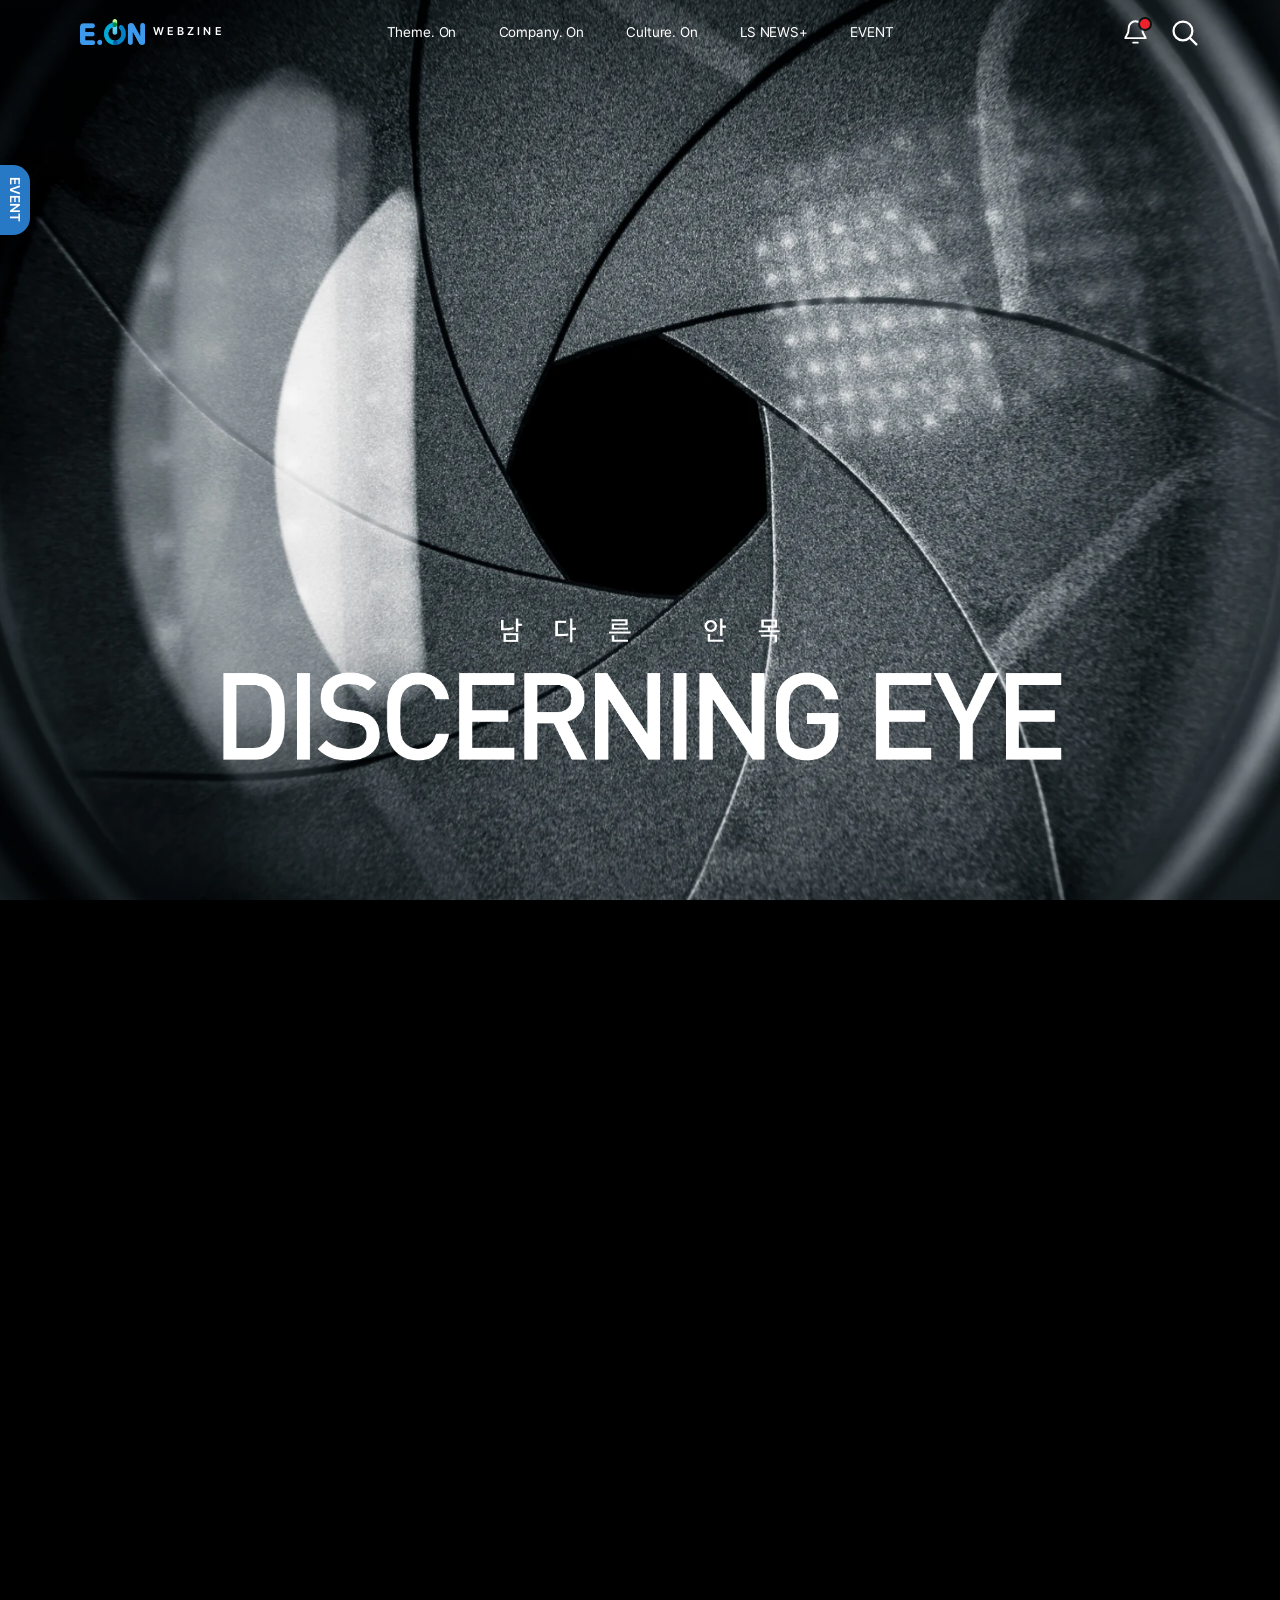
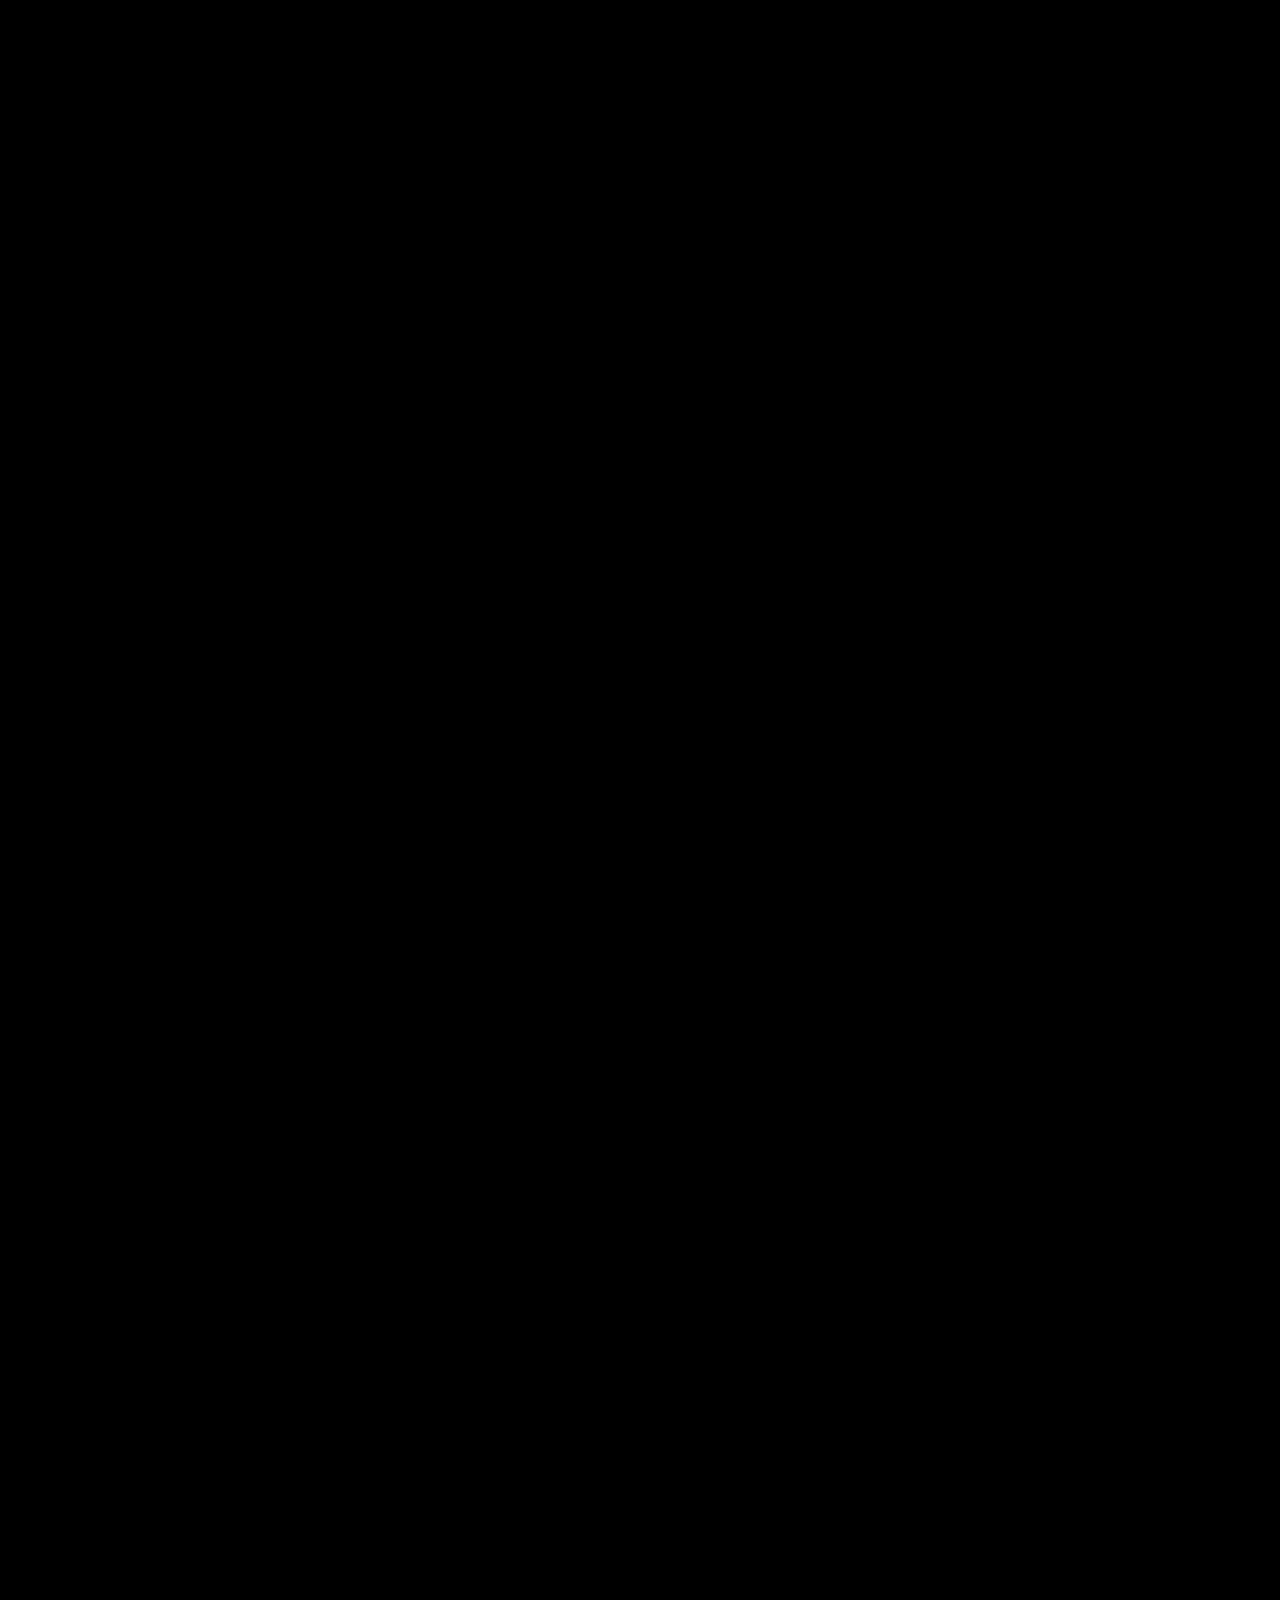
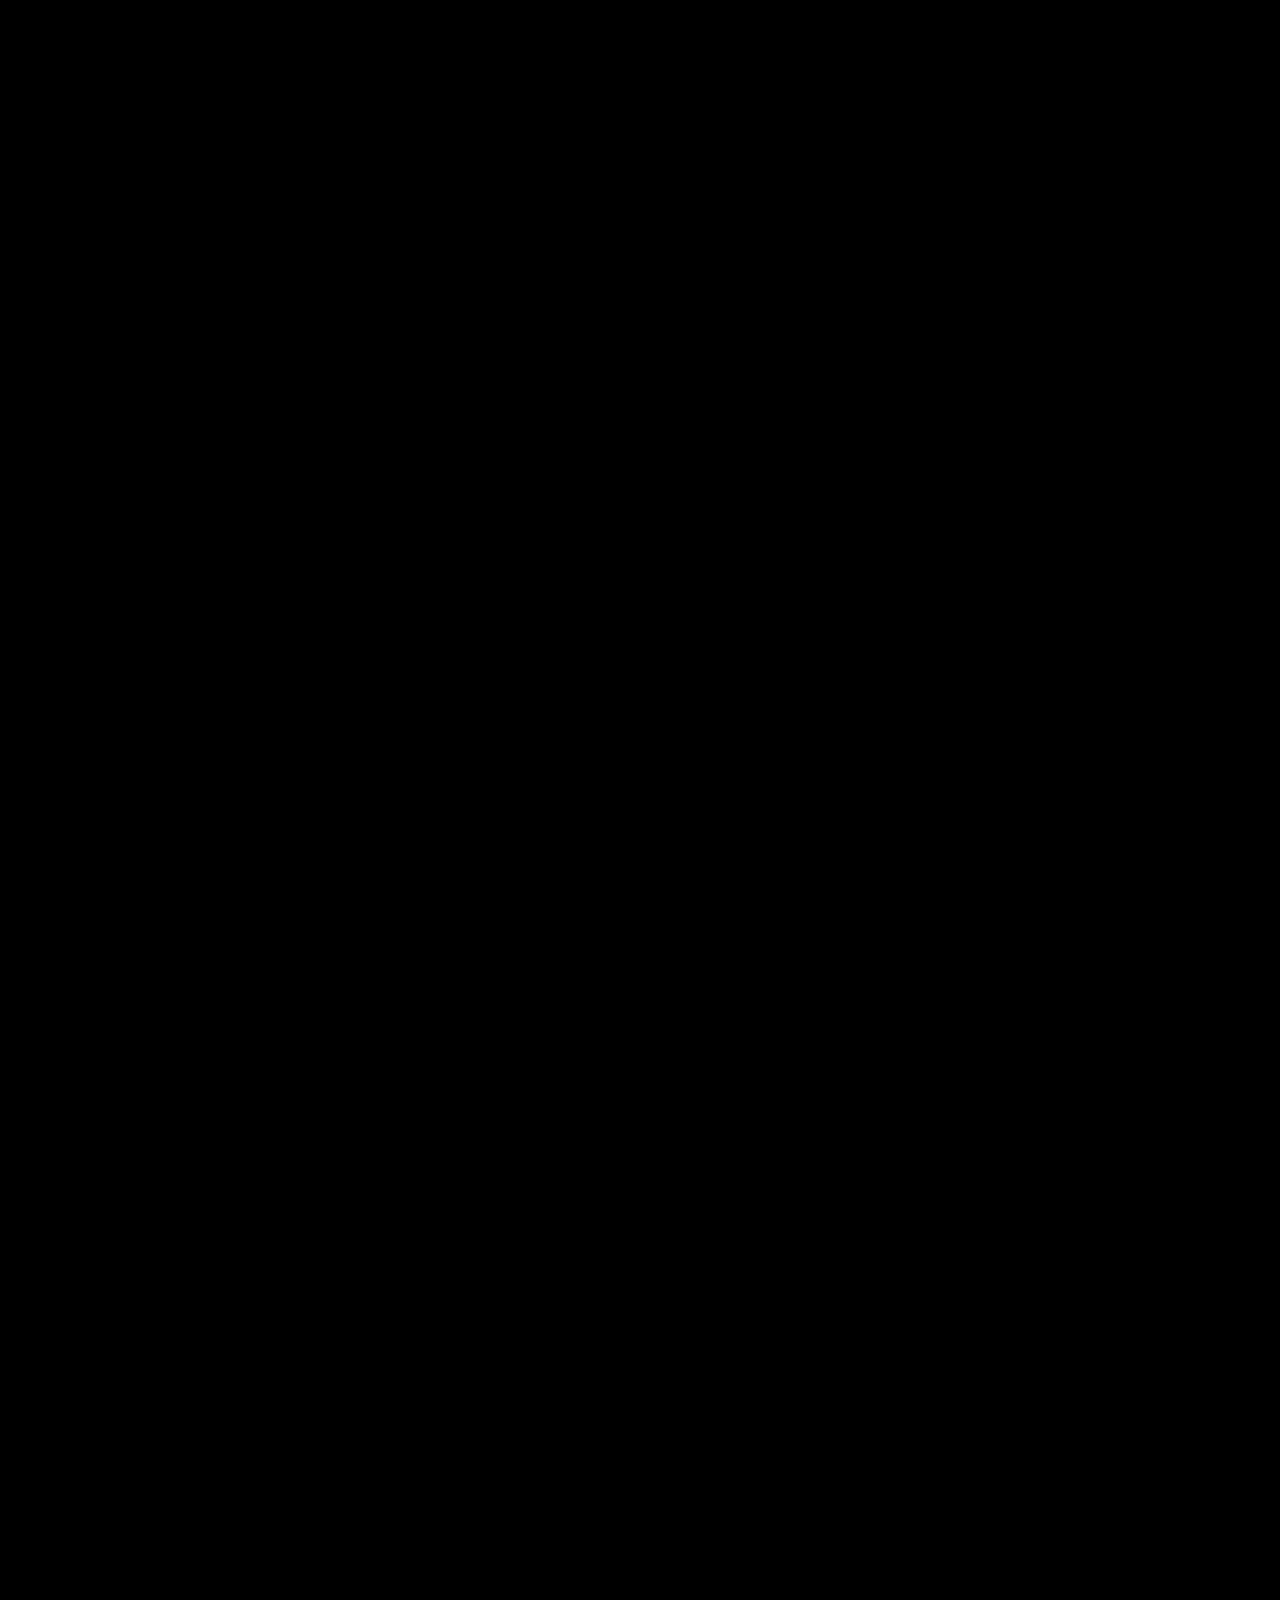
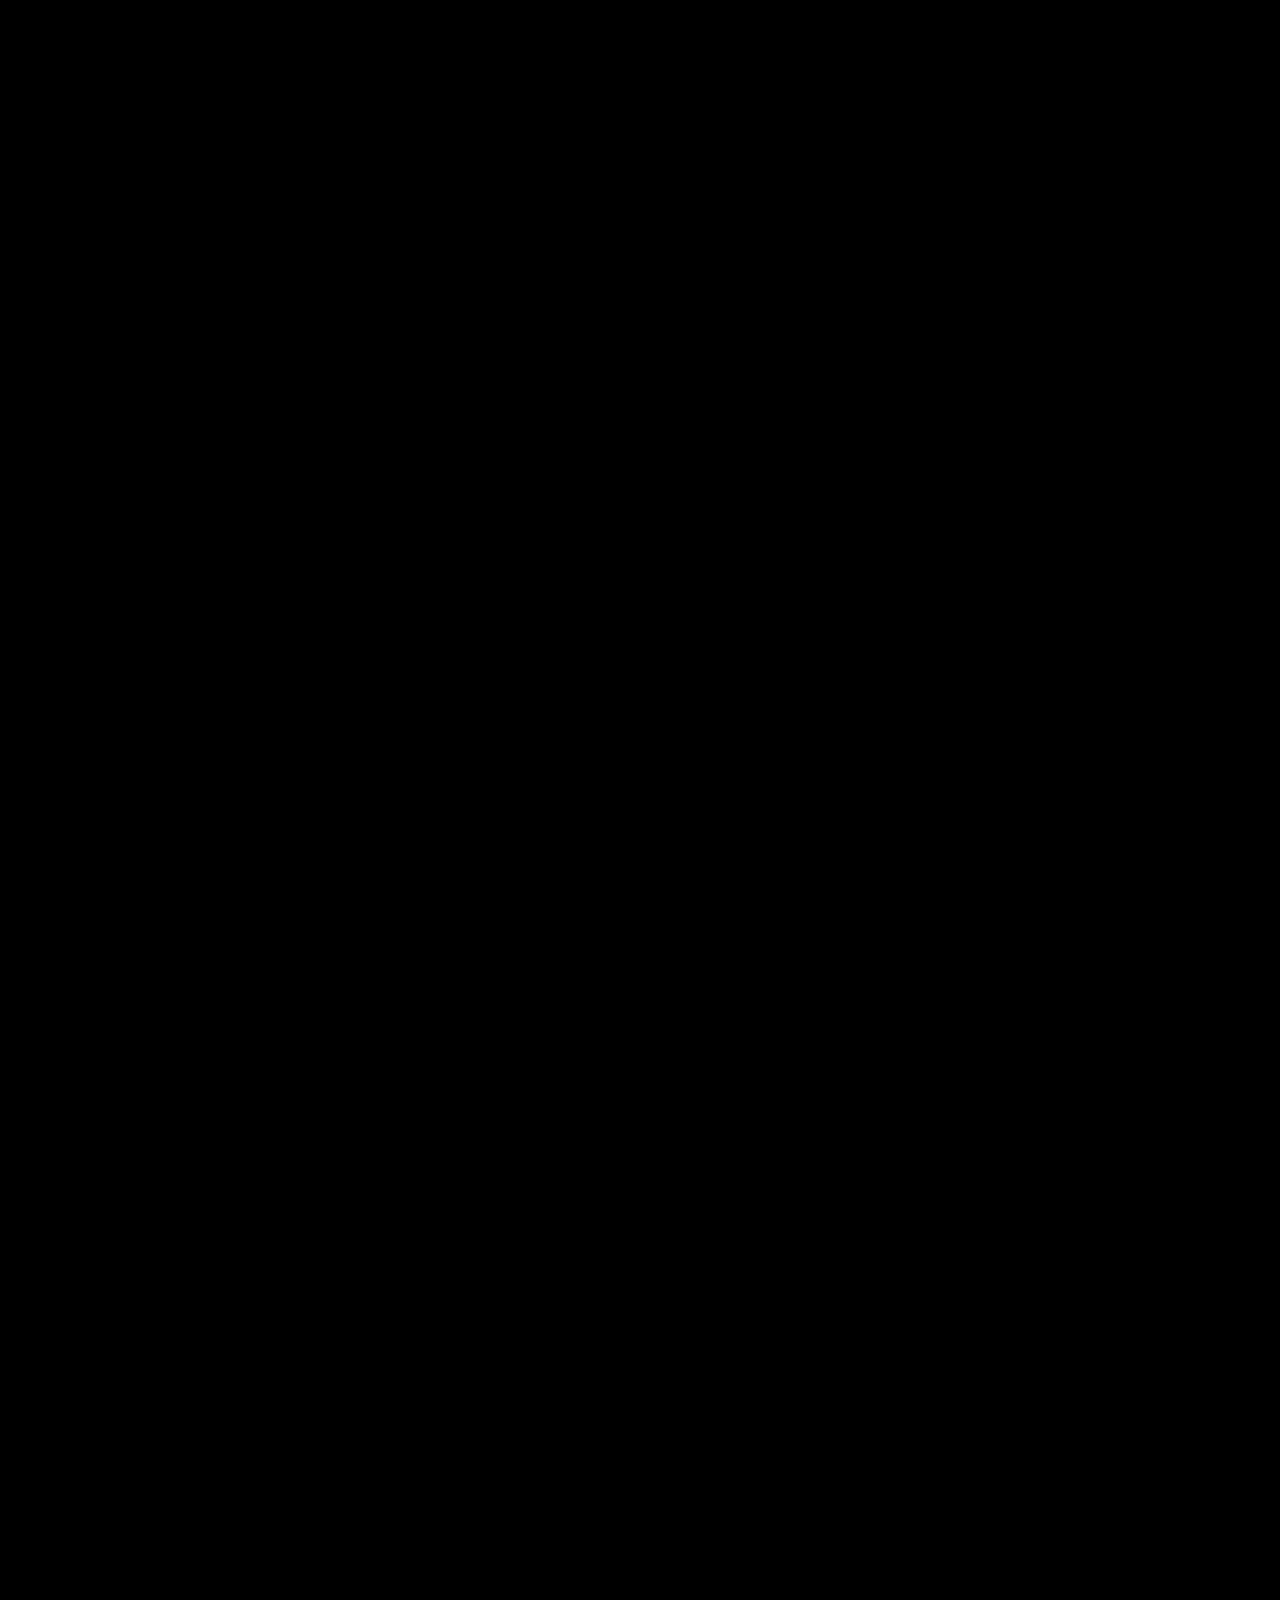
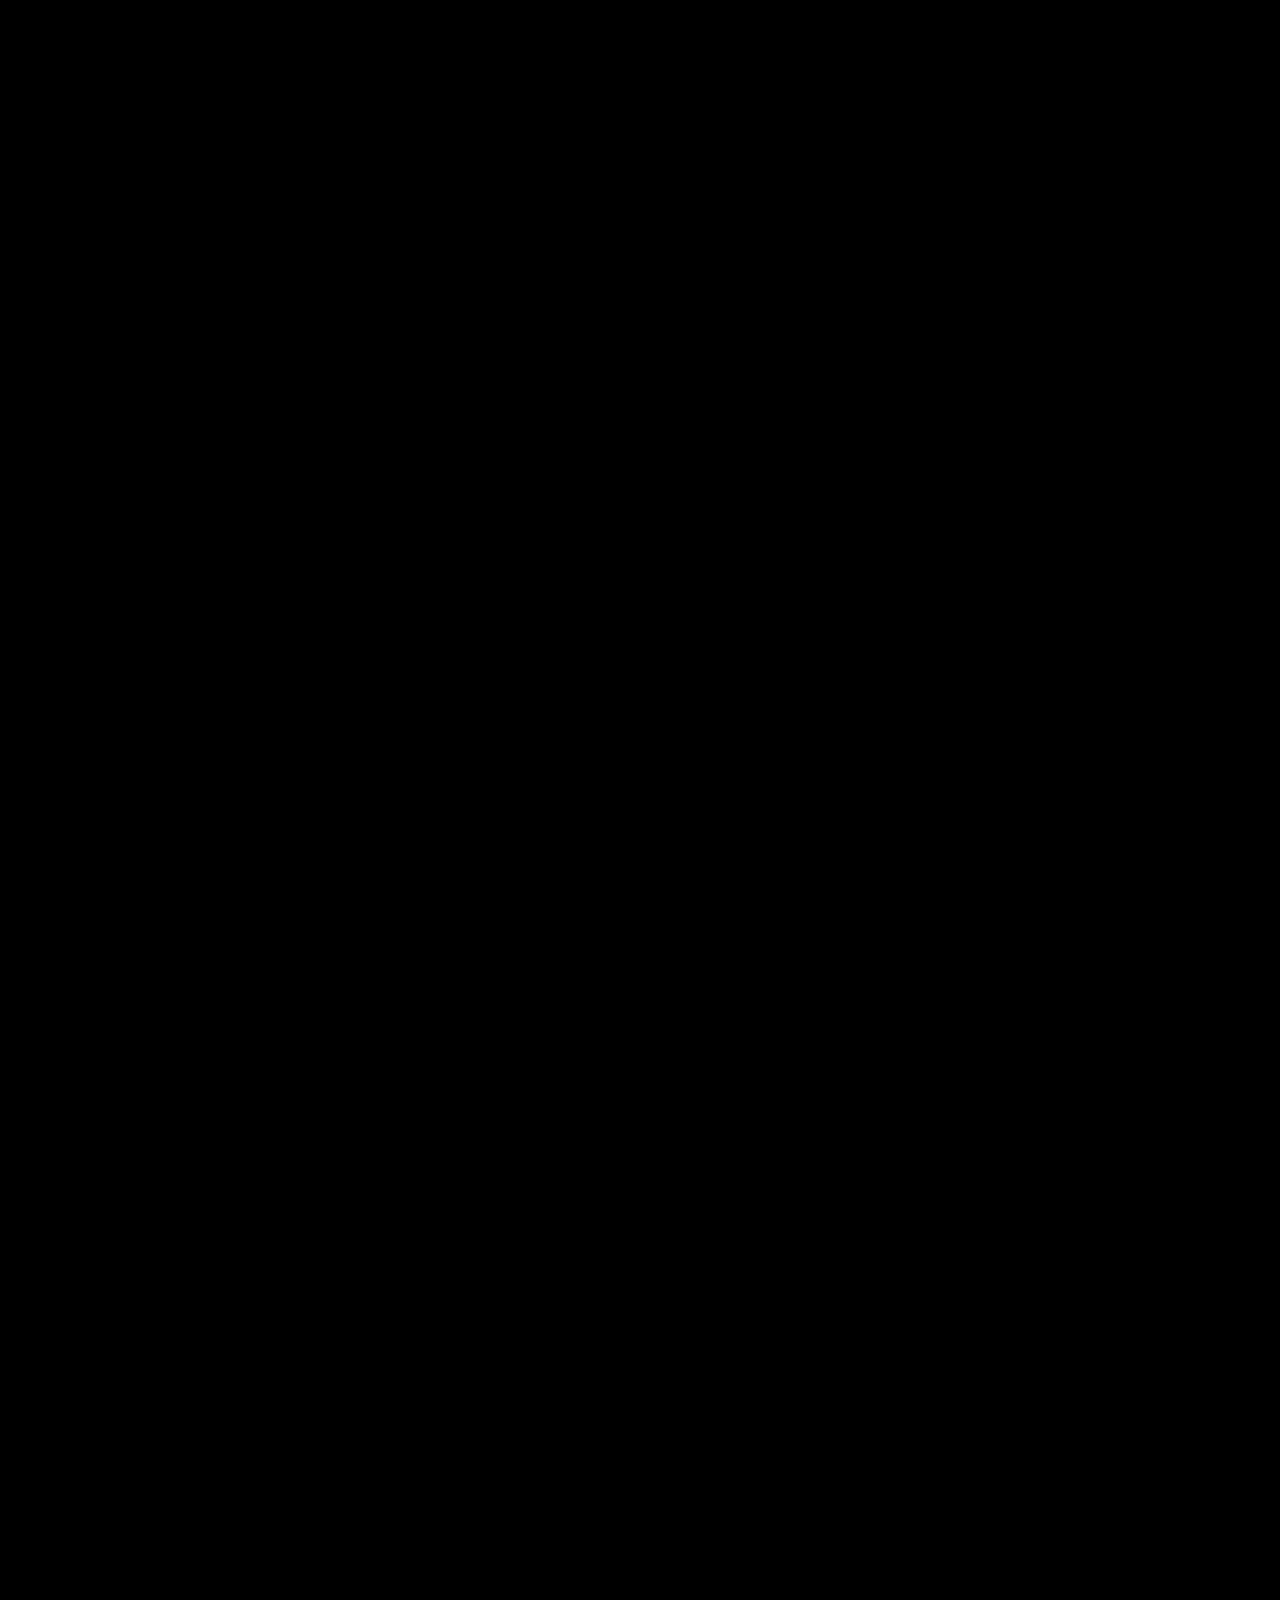
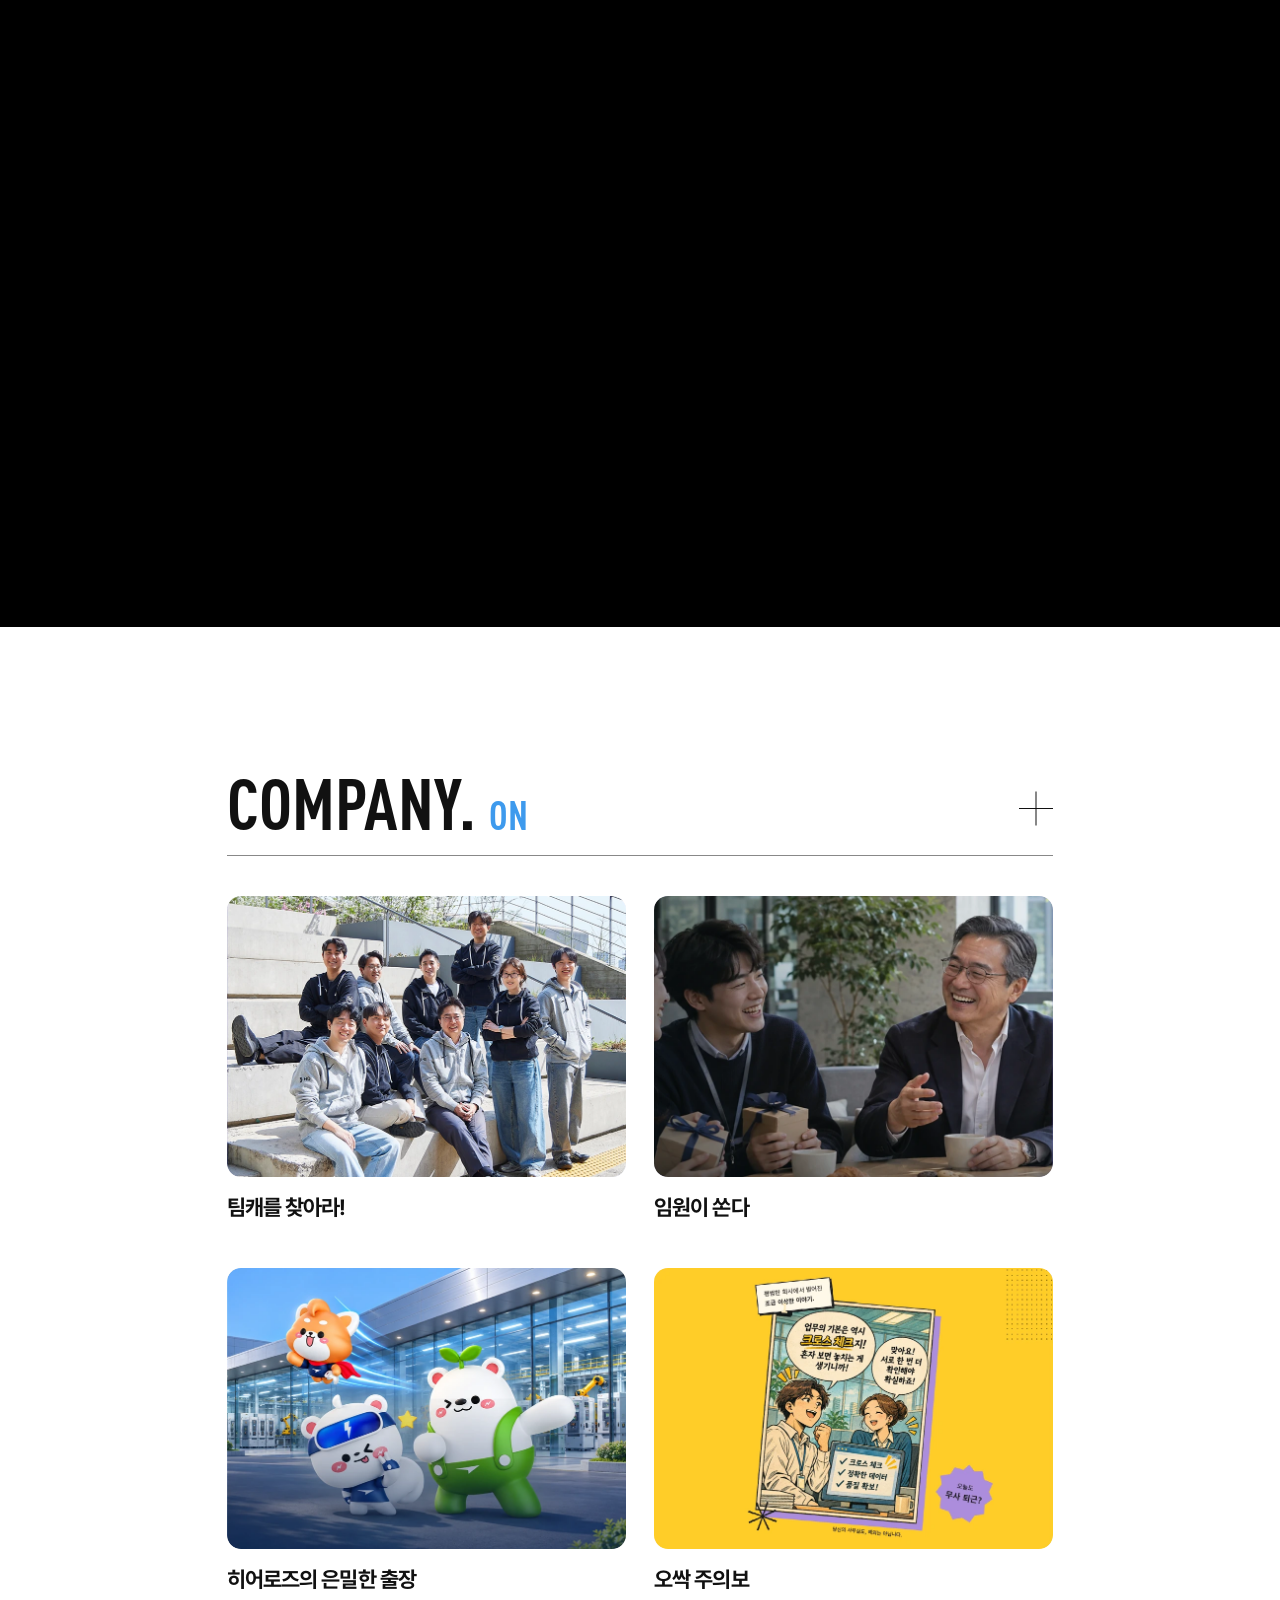
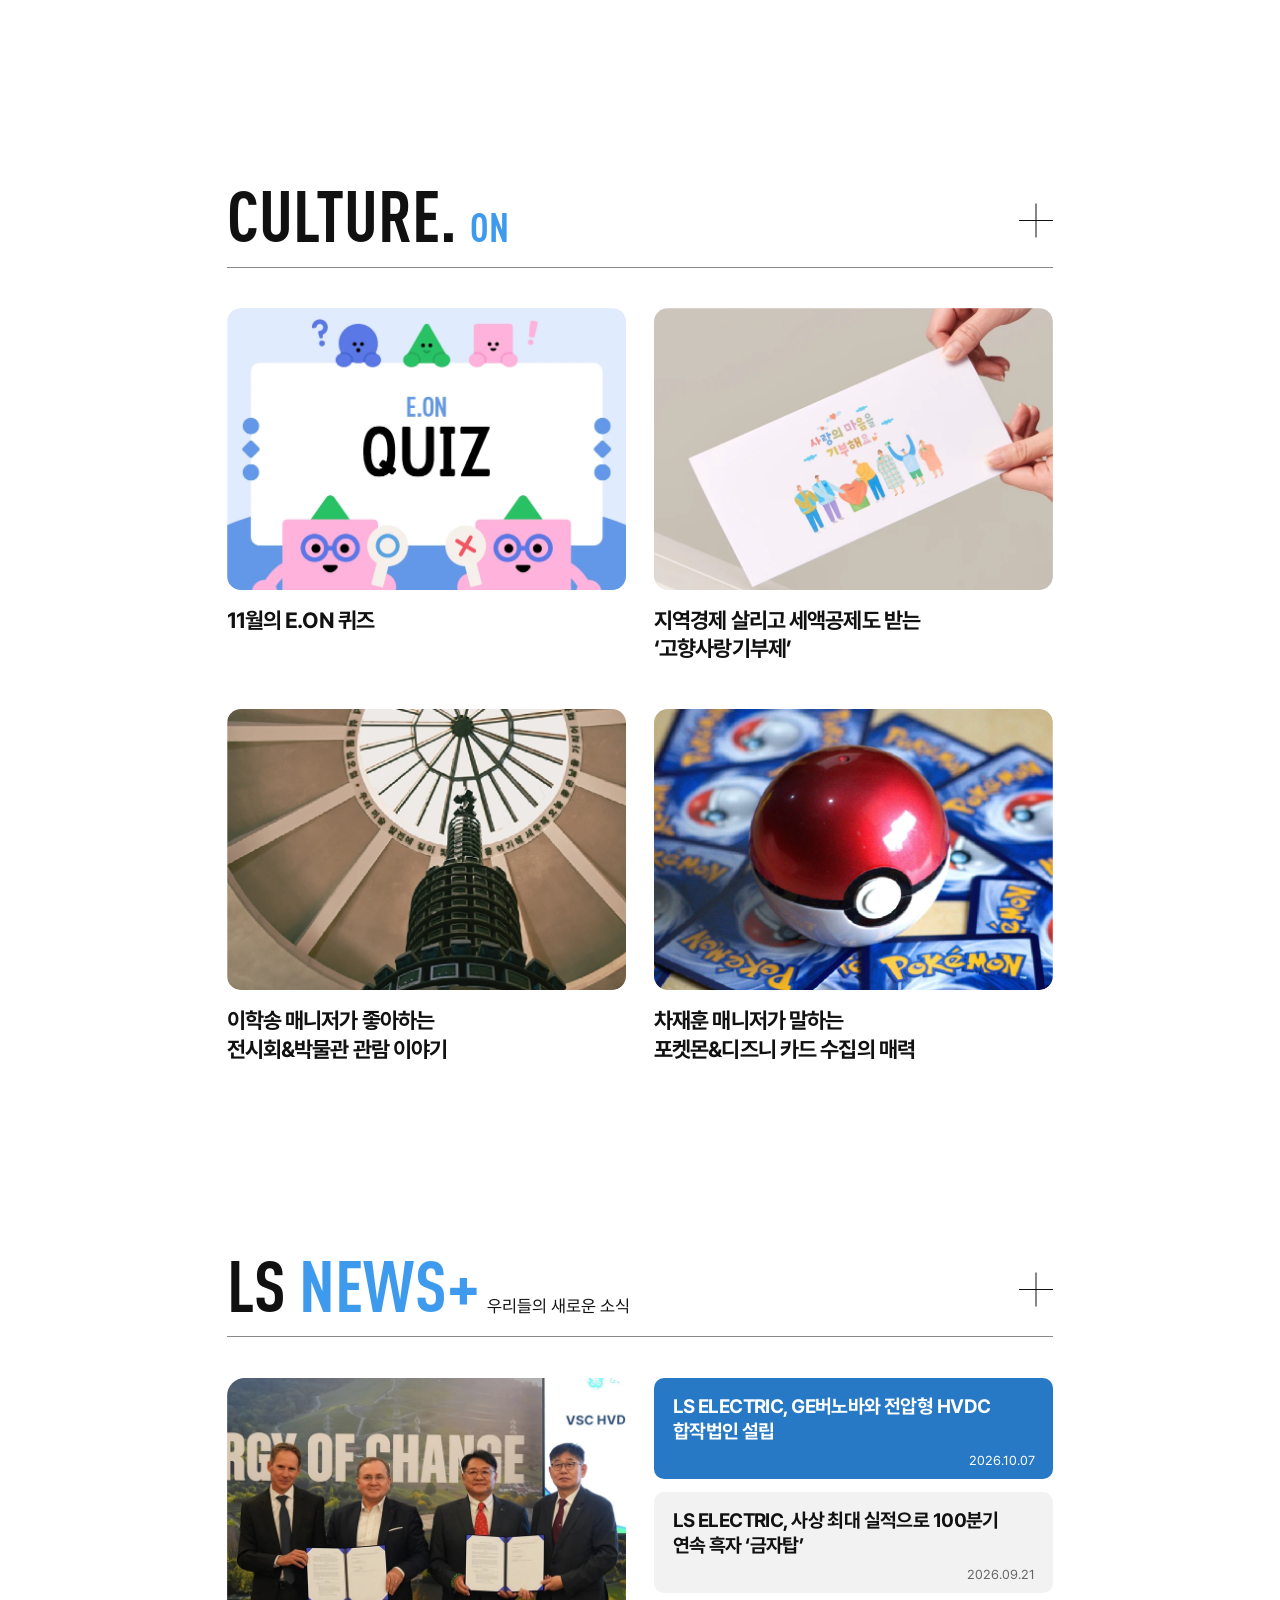
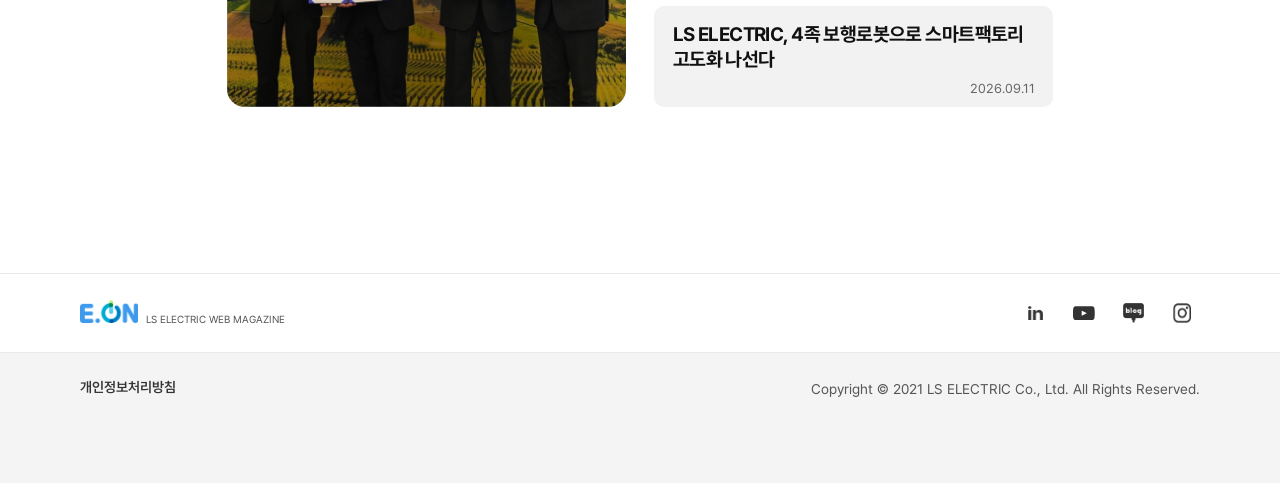
==== commit 4a7f4d56: "1111" ====
--- a/index.html
+++ b/index.html
@@ -57,35 +57,11 @@
     <button class="event-tab event-tab--trigger" type="button" aria-label="이벤트 열기" aria-haspopup="dialog" aria-controls="event-popup" data-event-open><span>EVENT</span></button>
     <dialog class="event-dialog" id="event-popup" aria-labelledby="event-popup-title" data-event-popup>
       <div class="event-drawer">
-        <section class="event-panel" aria-labelledby="event-popup-title">
-          <button class="event-panel__close" type="button" aria-label="이벤트 닫기" data-event-close autofocus>
-            <span></span>
-            <span></span>
-          </button>
+        <div class="event-panel">
           <h2 class="visually-hidden" id="event-popup-title">AI 동료 밸런스</h2>
-          <p class="visually-hidden">AI에게 말할 때, 나는? 반말파 VS 존댓말파</p>
-          <div class="event-poll__choices" role="group" aria-label="말투 선택">
-            <button class="event-poll__choice" type="button" aria-pressed="false" data-poll-choice>
-              <span class="event-poll__badge">A. 반말파</span>
-              <strong>“이거 세 줄로 정리해줘.”</strong>
-              <span class="event-poll__description">친해졌는데 굳이 존댓말까지?</span>
-            </button>
-            <button class="event-poll__choice" type="button" aria-pressed="false" data-poll-choice>
-              <span class="event-poll__badge event-poll__badge--formal">B. 존댓말파</span>
-              <strong>“이거 세 줄로 정리해 주세요.”</strong>
-              <span class="event-poll__description">AI한테도 예의를 지키는 편이에요.</span>
-            </button>
-          </div>
-          <div class="event-poll__results" aria-label="반말 47퍼센트, 존댓말 53퍼센트. 1,286명 참여 중">
-            <div class="event-poll__result-header" aria-hidden="true">
-              <div class="event-poll__side"><span>반말</span><span class="event-poll__percentage"><span data-poll-count="47" data-poll-informal>0</span>%</span></div>
-              <span class="event-poll__vs">VS</span>
-              <div class="event-poll__side event-poll__side--formal"><span>존댓말</span><span class="event-poll__percentage"><span data-poll-count="53">0</span>%</span></div>
-            </div>
-            <div class="event-poll__gauge" aria-hidden="true"><div class="event-poll__gauge-fill" data-poll-gauge></div></div>
-            <p class="event-poll__participants"><svg viewBox="0 0 20 20" aria-hidden="true"><circle cx="10" cy="5" r="4" /><path d="M2 18v-3a8 8 0 0 1 16 0v3c-4 2-12 2-16 0" /></svg><span>1,286명 참여 중</span></p>
-          </div>
-        </section>
+          <img class="event-panel__image" src="./assets/event-preview.png" width="1593" height="1622" alt="AI에게 말할 때, 나는? 반말파 대 존댓말파. 시안에 표시된 결과는 47% 대 53%이며 참여 인원은 1,286명입니다." />
+          <button class="event-panel__close" type="button" aria-label="이벤트 닫기" data-event-close autofocus></button>
+        </div>
         <button class="event-tab" type="button" aria-label="이벤트 닫기" data-event-close><span>EVENT</span></button>
       </div>
     </dialog>
--- a/css/style.css
+++ b/css/style.css
@@ -773,7 +773,7 @@
 }
 
 .event-drawer {
-  --event-width: min(796px, calc(100vw - var(--event-tab-width)), calc((100svh - var(--event-top) - 16px) * 796 / 811));
+  --event-width: min(796px, calc(100vw - var(--event-tab-width)), calc((100svh - var(--event-top) - 16px) * 1593 / 1622));
   position: absolute;
   top: var(--event-top);
   left: 0;
@@ -795,56 +795,28 @@
 .event-panel {
   position: relative;
   width: var(--event-width);
-  aspect-ratio: 796 / 811;
-  container-type: inline-size;
   overflow: clip;
-  border-radius: 0 0 18px 0;
-  background: #effaff url("../assets/event-preview.png") center / 100% 100% no-repeat;
+  border-radius: 0 0 2.5% 0;
   box-shadow: 14px 18px 45px rgba(0, 0, 0, 0.2);
 }
 
-.event-poll__choices { position: absolute; top: 48.21%; left: 5.4%; right: 5%; height: 23.06%; display: grid; grid-template-columns: repeat(2, minmax(0, 1fr)); gap: 2.3cqw; }
-.event-poll__choice { display: flex; flex-direction: column; align-items: center; justify-content: center; color: #000; background: #fff; border-radius: 2.2cqw; transition: background-color 220ms ease; }
-.event-poll__choice.is-selected { background: #afdafe; }
-.event-poll__choice:focus-visible { outline: 2px solid #008fff; outline-offset: -4px; }
-.event-poll__badge { display: grid; place-items: center; width: 22.36cqw; min-height: 6.15cqw; margin-bottom: 2.3cqw; border-radius: 10cqw; background: #008fff; color: #fff; font-size: 3.8cqw; font-weight: 800; letter-spacing: -0.06em; }
-.event-poll__badge--formal { background: #102f86; }
-.event-poll__choice strong { font-size: 2.65cqw; font-weight: 700; line-height: 1.35; letter-spacing: -0.05em; }
-.event-poll__description { margin-top: 0.9cqw; font-size: 2.15cqw; line-height: 1.35; letter-spacing: -0.06em; }
-.event-poll__results { position: absolute; top: 75.3%; left: 12.4%; right: 12.4%; color: #000; }
-.event-poll__result-header { display: grid; grid-template-columns: 1fr 0.24fr 1fr; align-items: end; }
-.event-poll__side { display: flex; flex-direction: column; align-items: center; gap: 0.35cqw; color: #008fff; font-size: 2.75cqw; line-height: 1.2; }
-.event-poll__side--formal { color: #102f86; }
-.event-poll__percentage { font-size: 6.8cqw; font-weight: 700; line-height: 1.05; }
-.event-poll__vs { padding-bottom: 0.2cqw; text-align: center; font-size: 3.5cqw; font-weight: 600; line-height: 1.15; }
-.event-poll__gauge { height: 3cqw; margin-top: 1cqw; overflow: clip; border-radius: 10cqw; background: #102f86; }
-.event-poll__gauge-fill { width: 100%; height: 100%; background: #008fff; clip-path: inset(0 100% 0 0); }
-.event-poll__participants { display: flex; align-items: center; justify-content: center; gap: 0.75cqw; margin: 3.5cqw 0 0; font-size: 2.2cqw; line-height: 1.3; letter-spacing: -0.035em; }
-.event-poll__participants svg { width: 2.2cqw; height: 2.2cqw; fill: #e50019; }
-
+.event-panel__image {
+  display: block;
+  width: 100%;
+  height: auto;
+}
+
+/* 이미지에 포함된 닫기 표시 위에 버튼의 클릭 영역을 맞춥니다. */
 .event-panel__close {
   position: absolute;
-  top: 3.5cqw;
-  right: 3.5cqw;
-  width: max(34px, 4.5cqw);
-  height: max(34px, 4.5cqw);
-}
-
-.event-panel__close span {
-  position: absolute;
-  top: 50%;
-  left: 20%;
-  width: 60%;
-  height: 2px;
-  background: #fff;
-}
-
-.event-panel__close span:first-child {
-  transform: rotate(45deg);
-}
-
-.event-panel__close span:last-child {
-  transform: rotate(-45deg);
+  inset: 0 0 auto auto;
+  width: max(44px, 11.2%);
+  height: max(44px, 11.4%);
+}
+
+.event-panel__close:focus-visible {
+  outline: 2px solid #fff;
+  outline-offset: -4px;
 }
 
 .event-tab {
@@ -856,6 +828,10 @@
   color: #fff;
   background: #2879c5;
   box-shadow: 6px 10px 24px rgba(0, 0, 0, 0.16);
+}
+
+.event-drawer .event-tab {
+  background: var(--thumbnail-blue);
 }
 
 .event-tab--trigger {
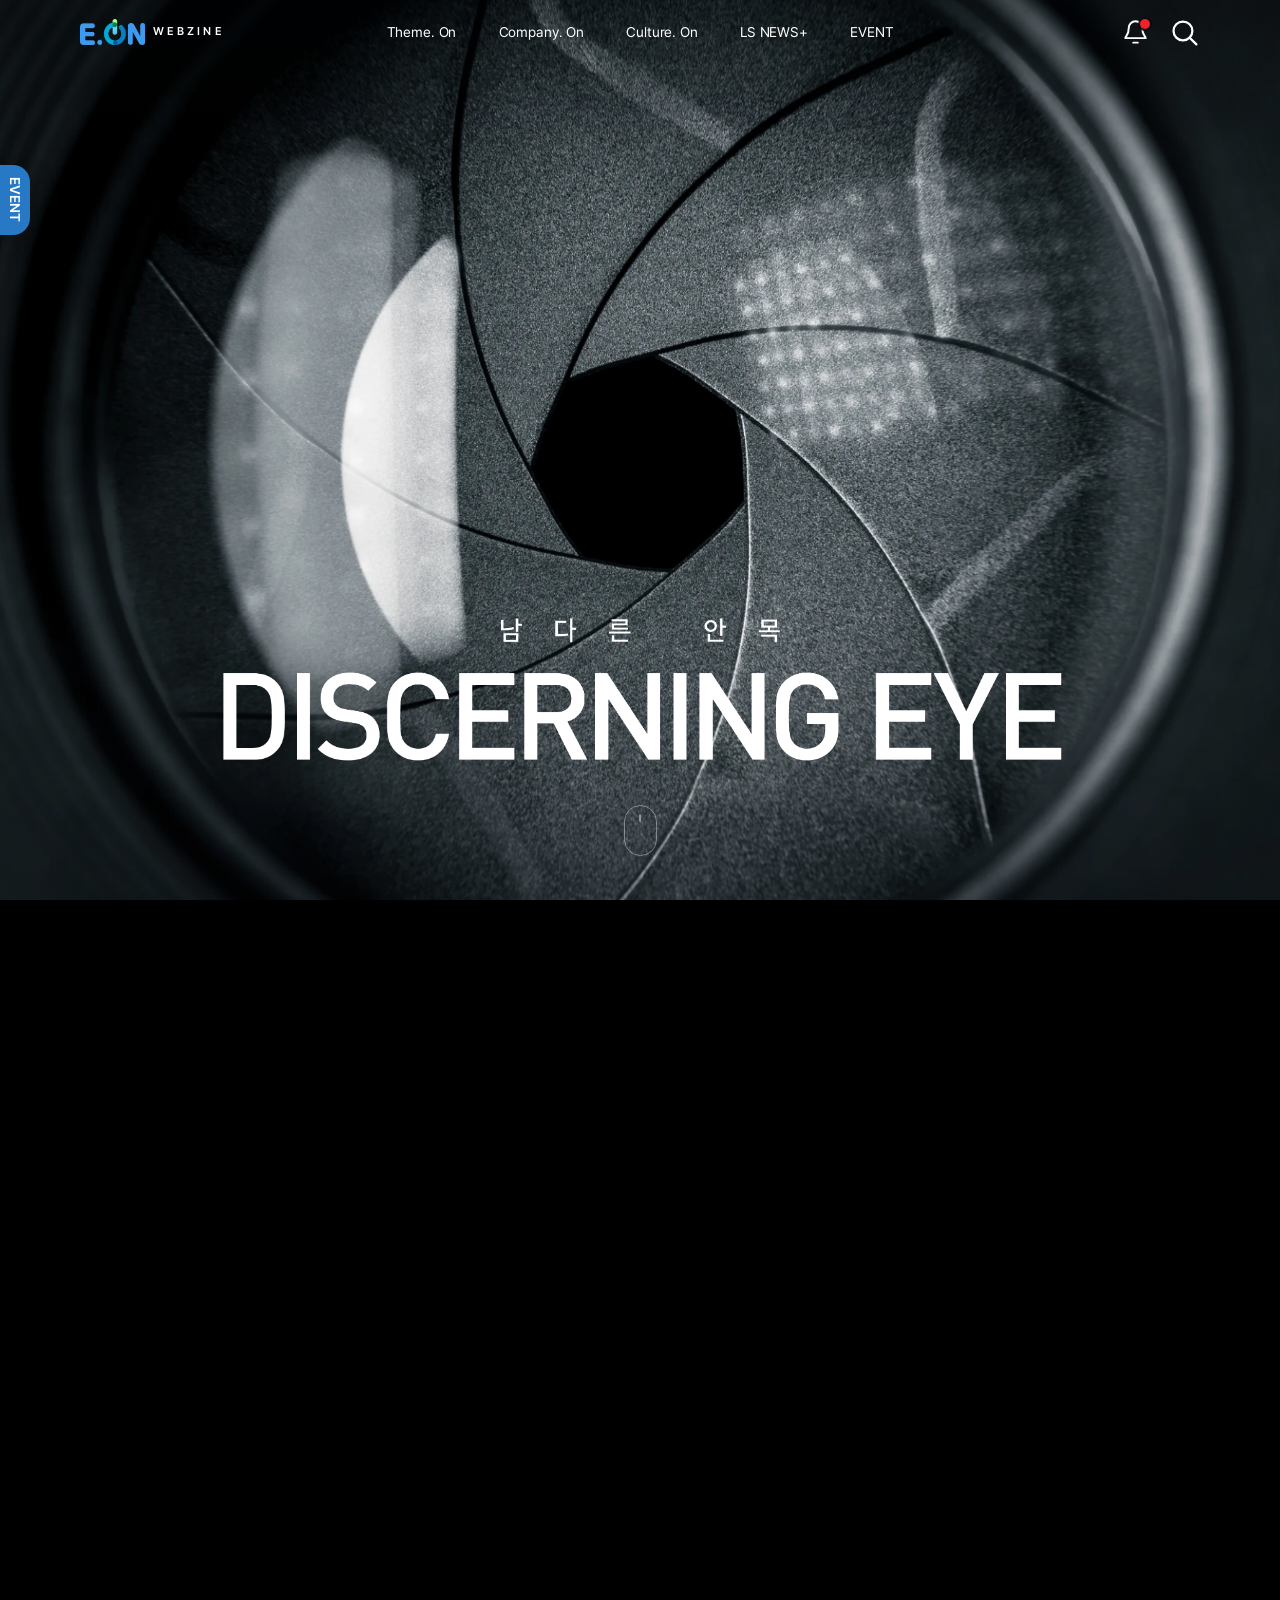
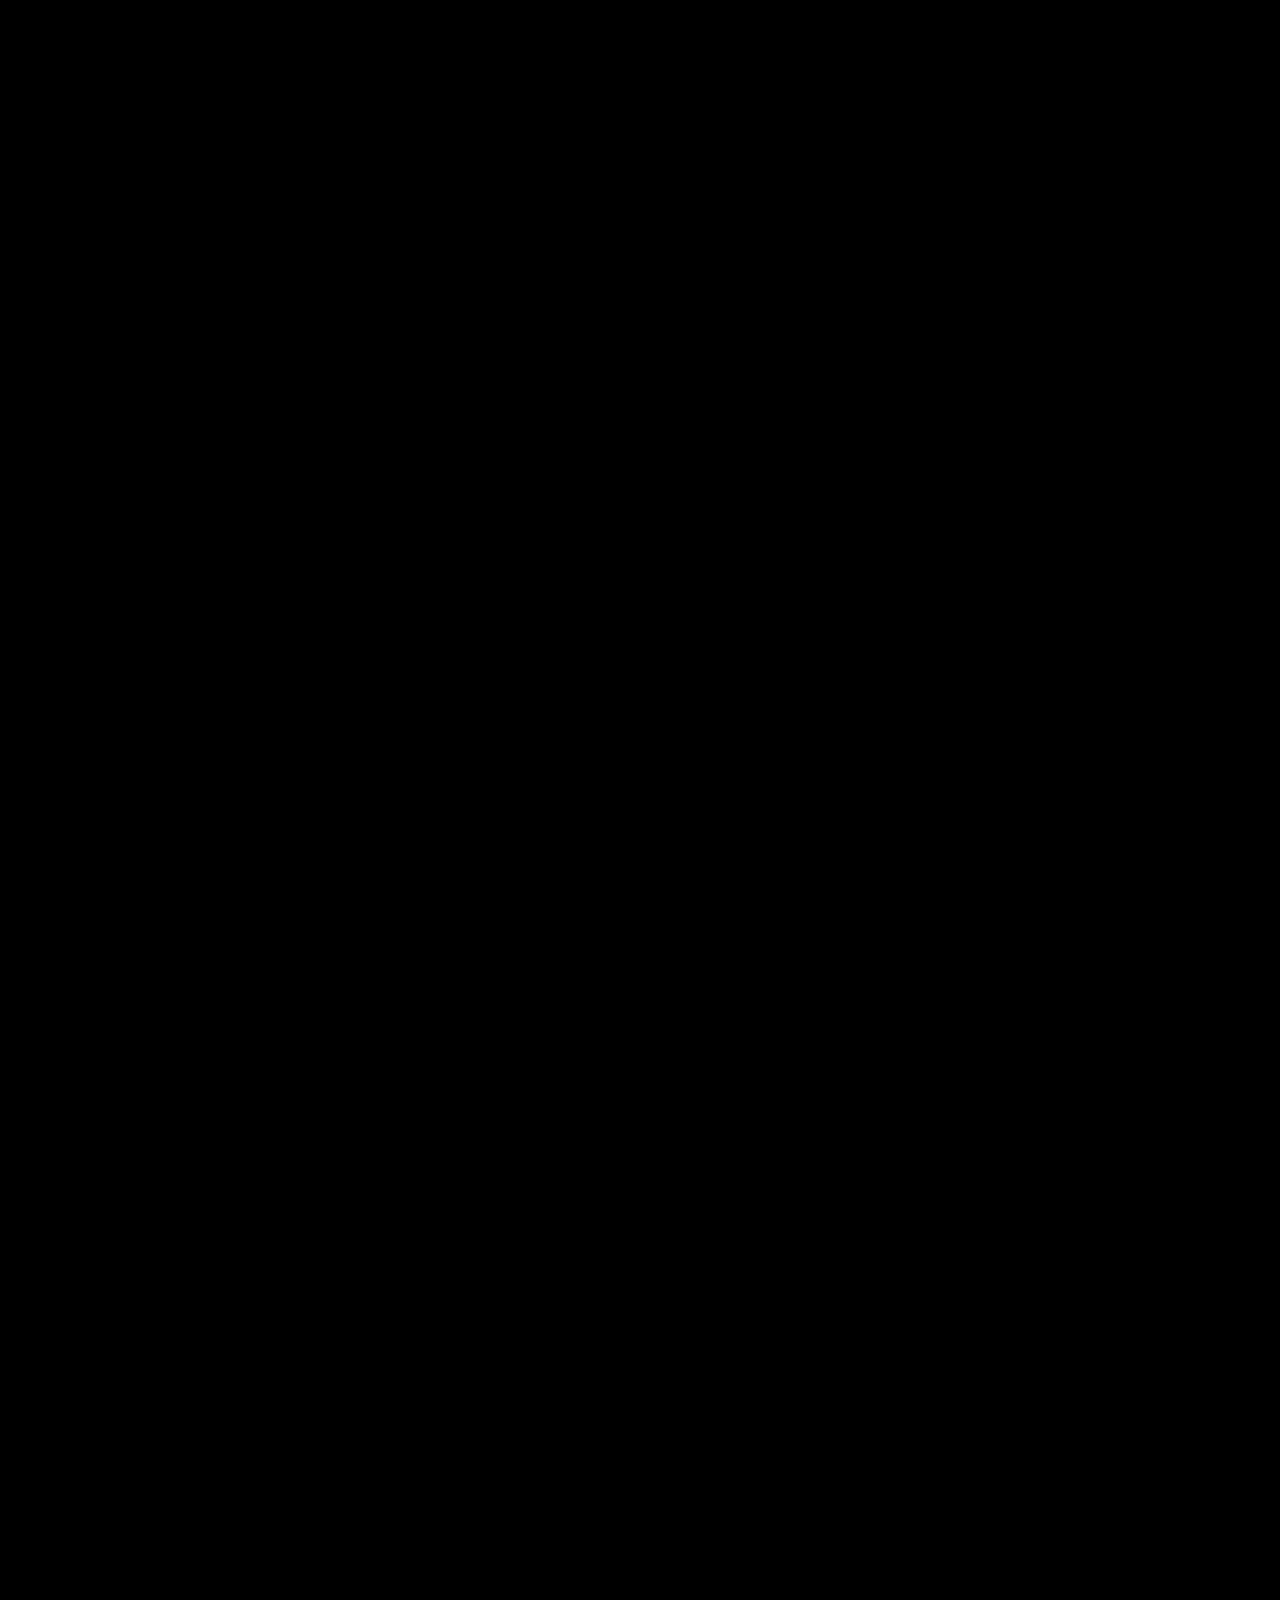
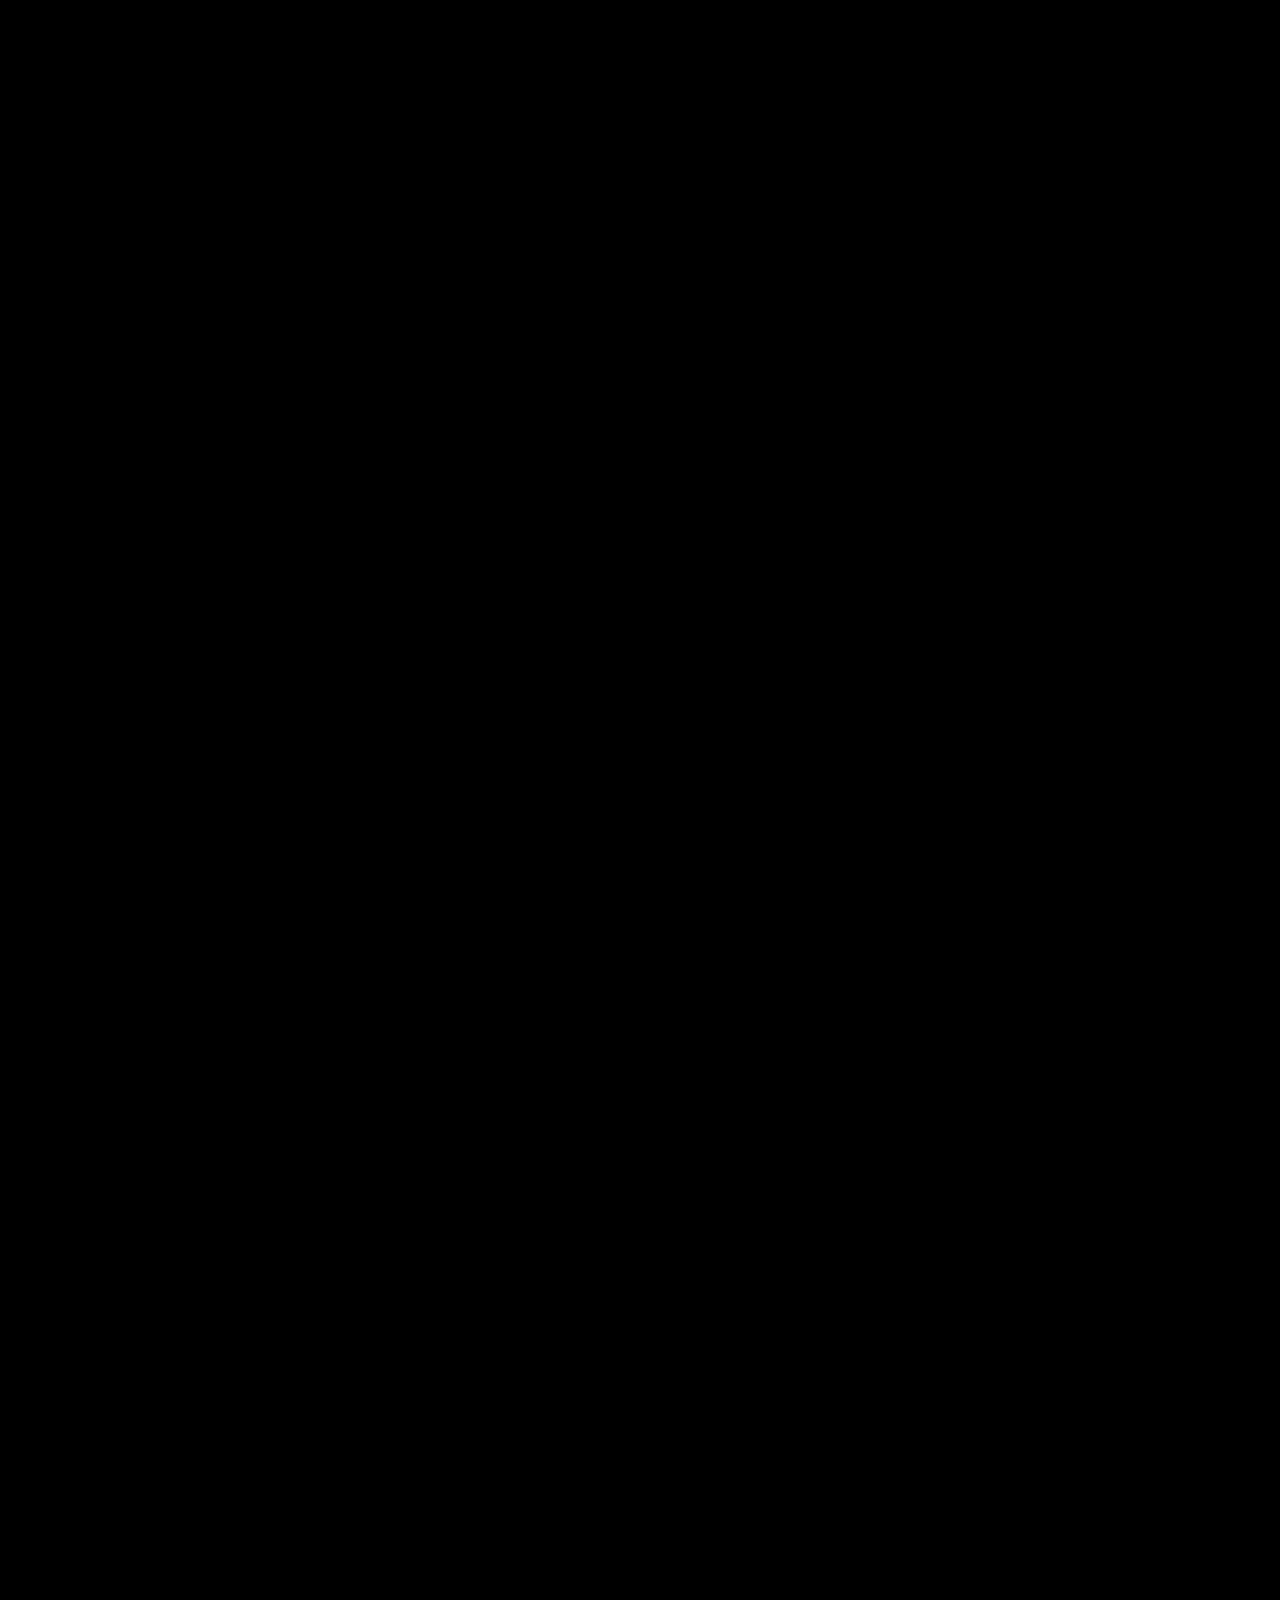
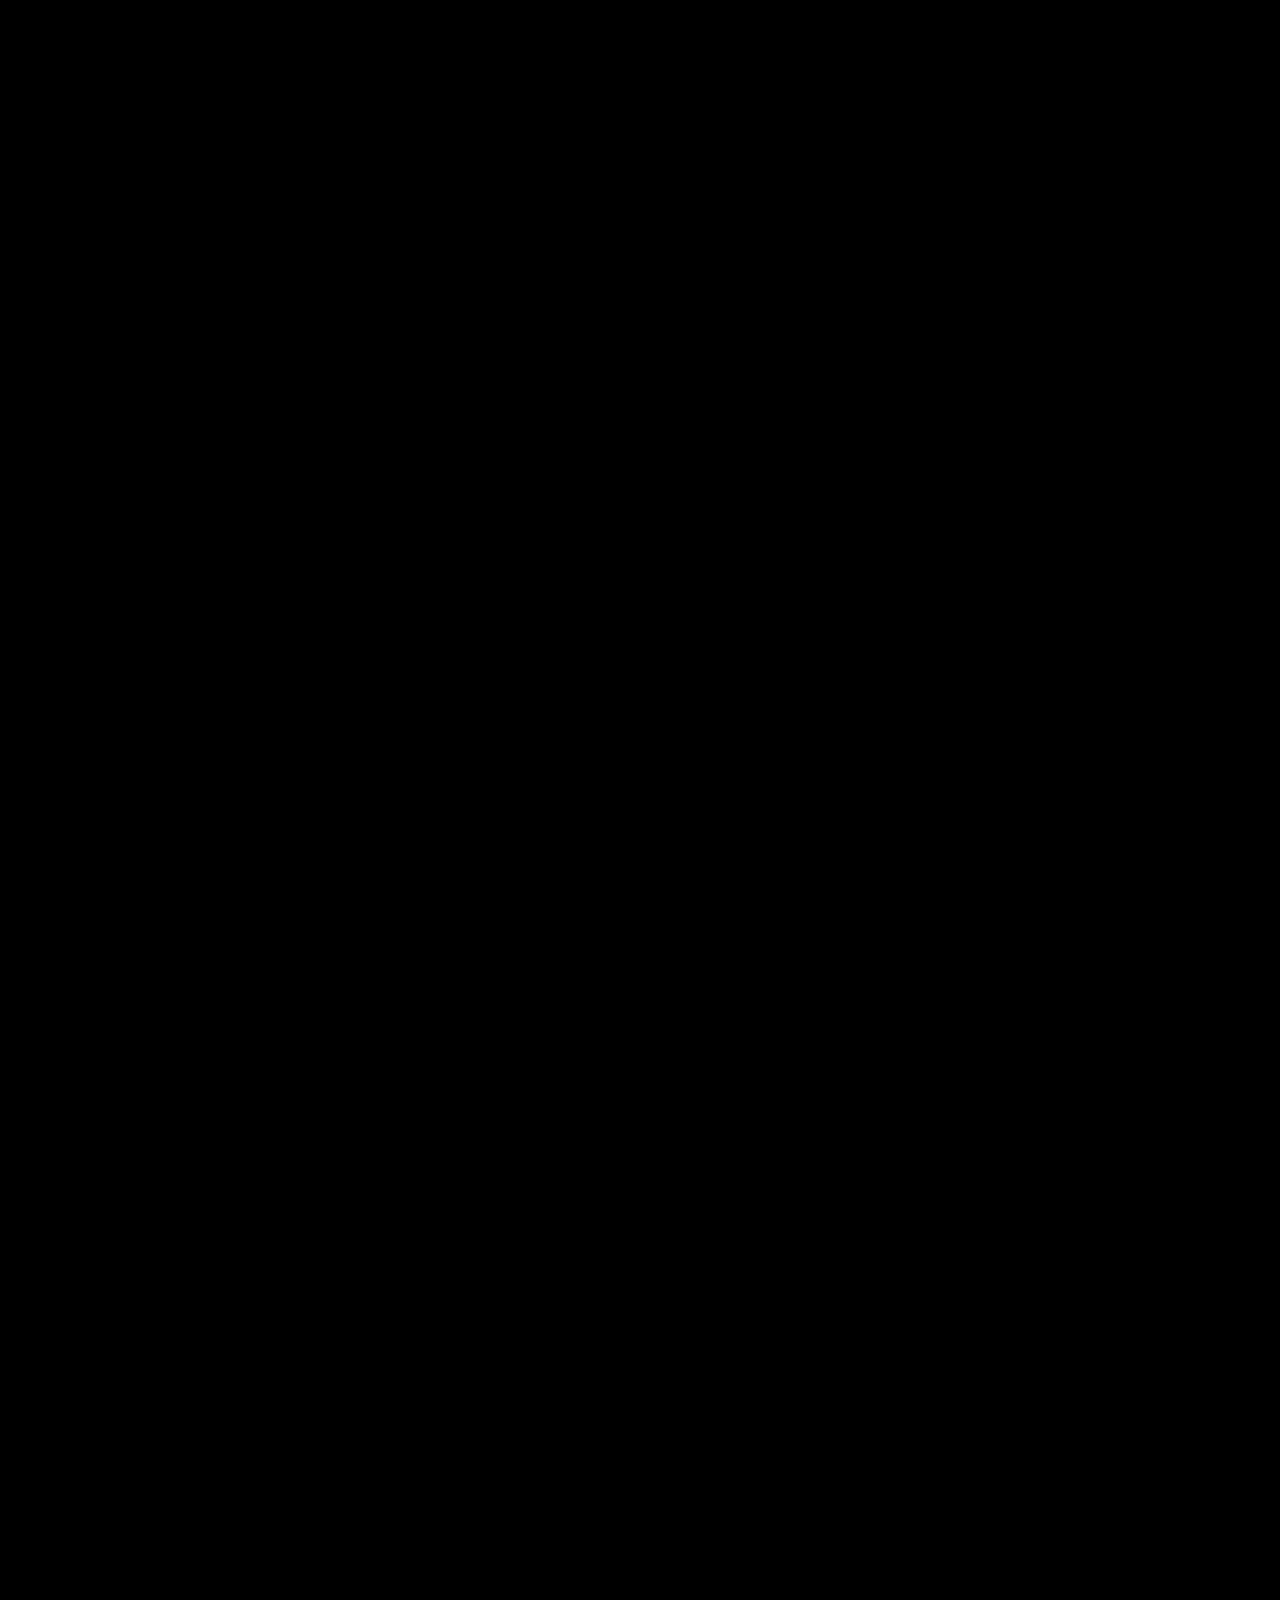
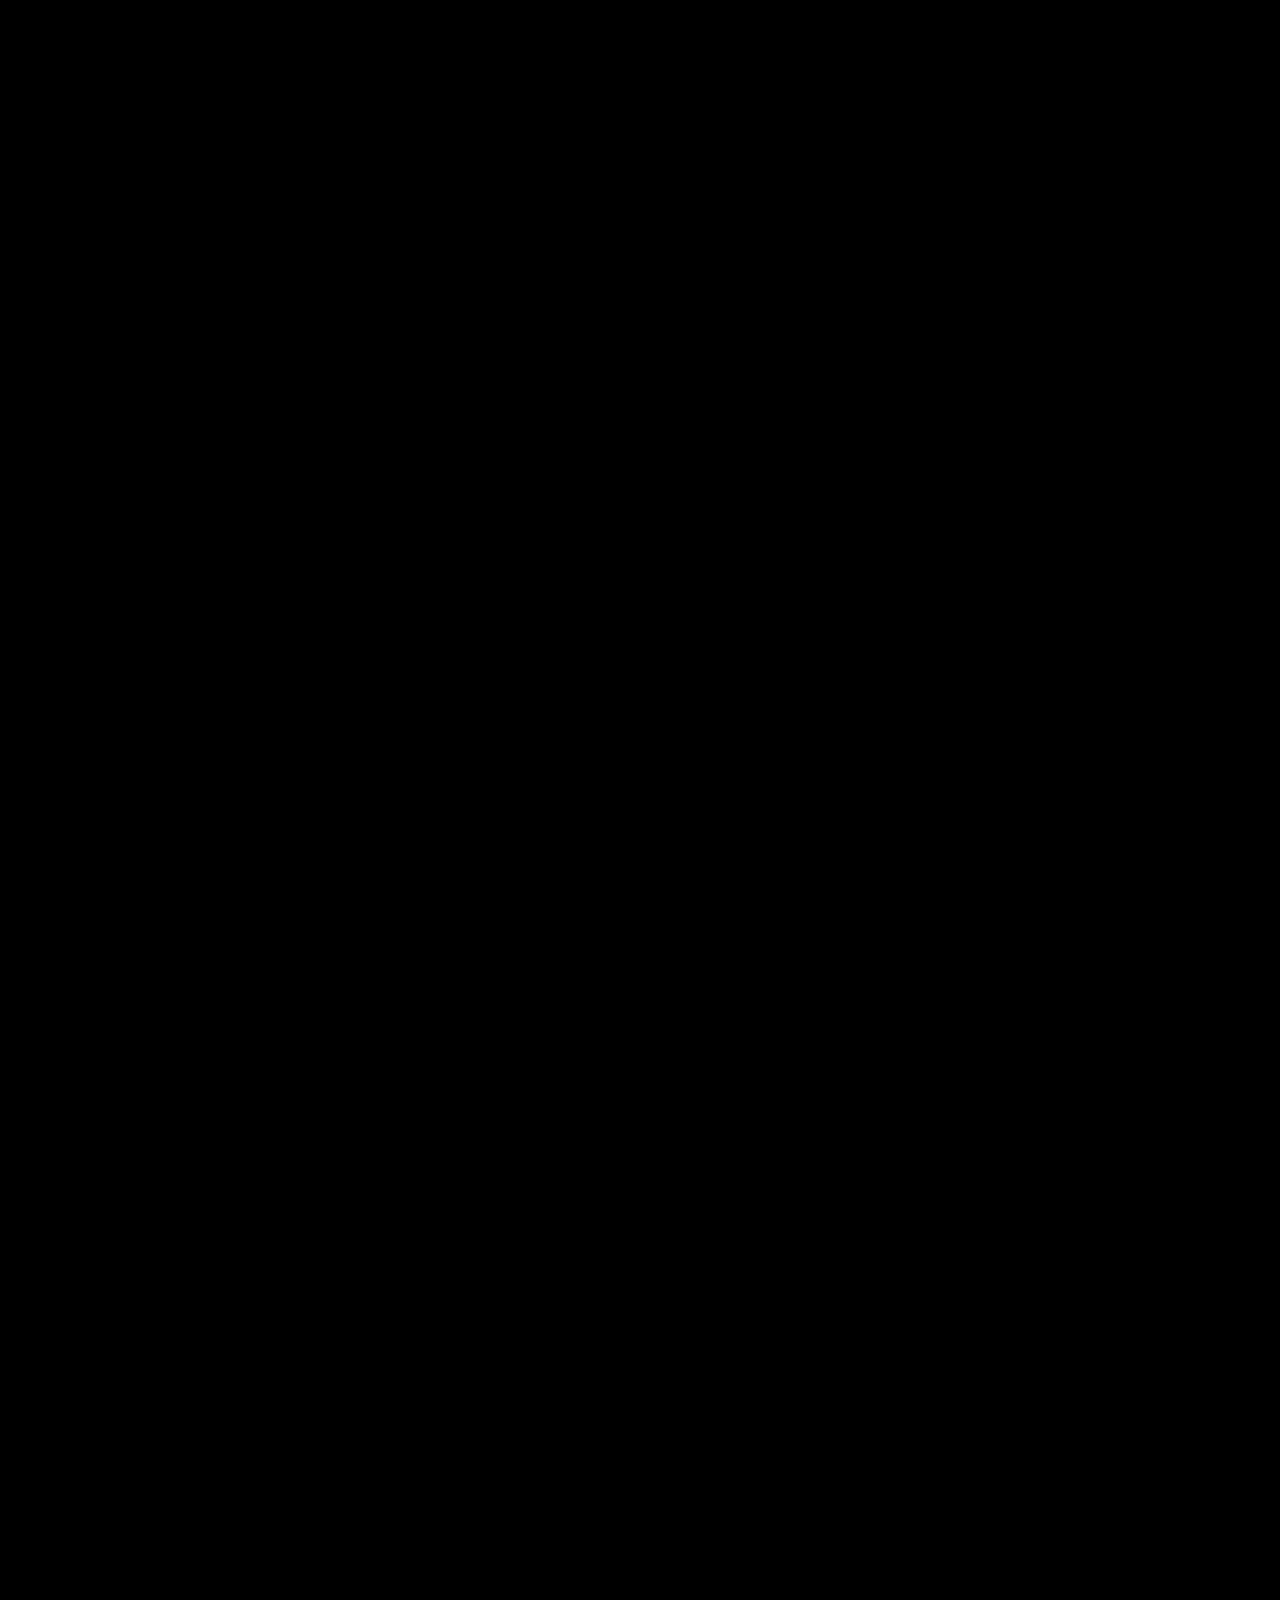
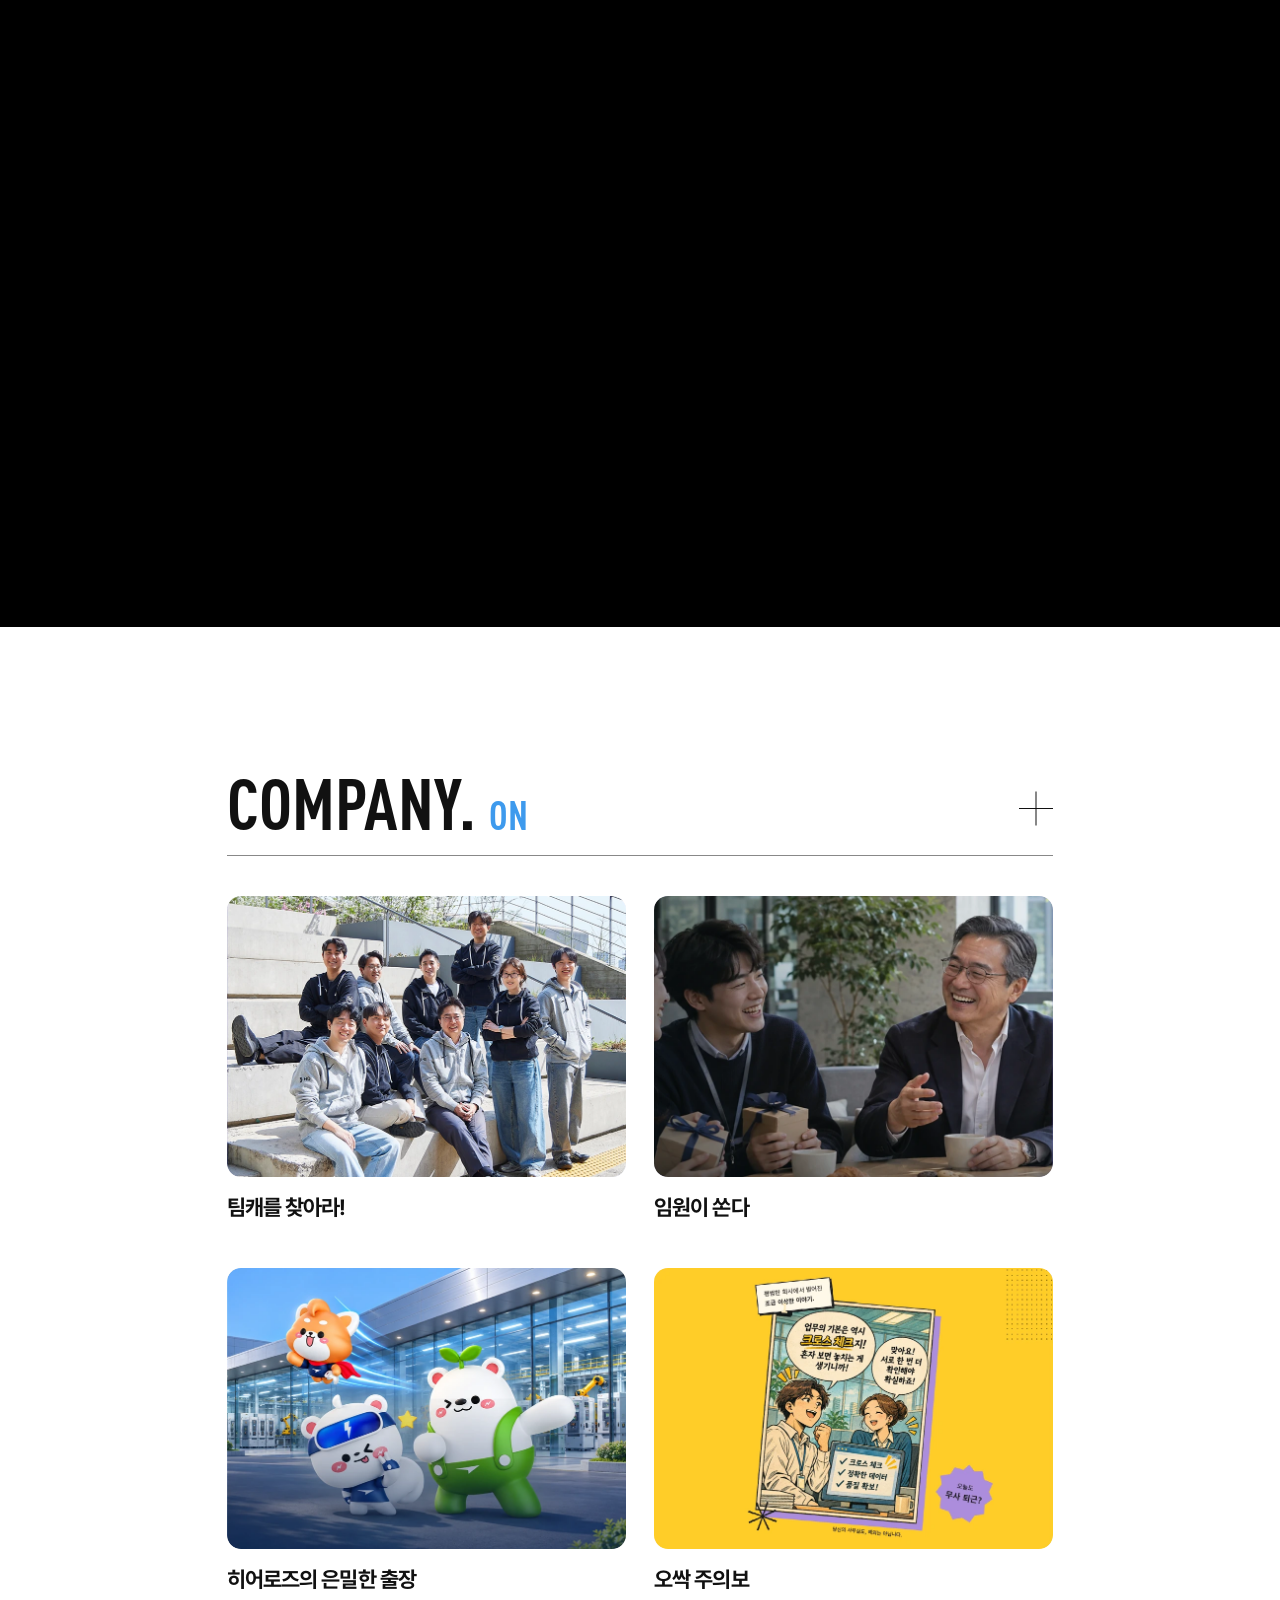
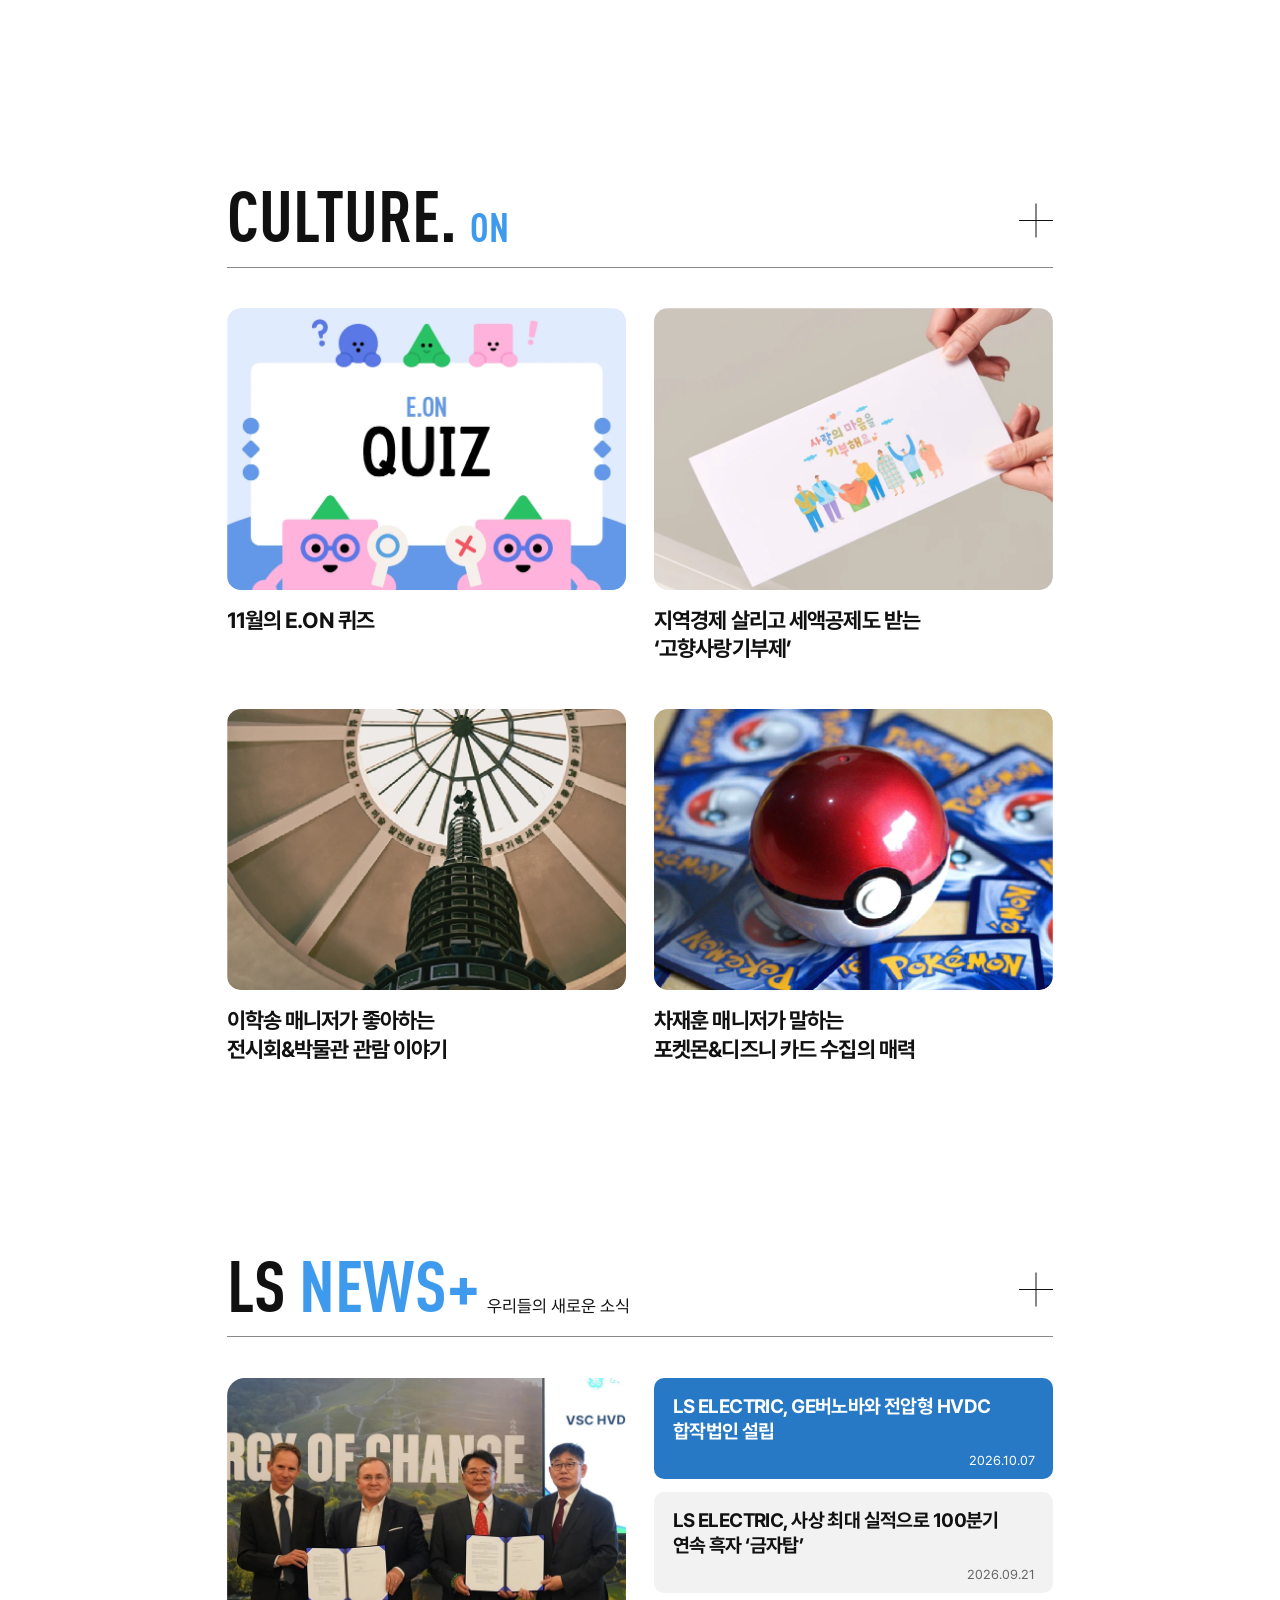
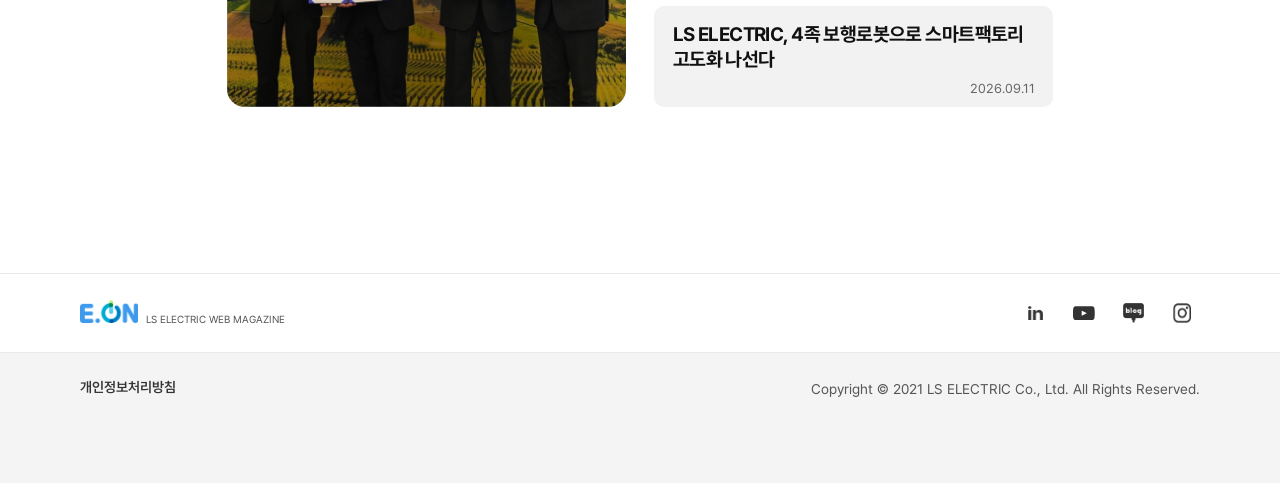
==== commit 1e87ab84: "333" ====
--- a/index.html
+++ b/index.html
@@ -8,11 +8,12 @@
     <title>E.ON WEBZINE | 남다른 안목</title>
     <link rel="icon" href="./assets/eon-logo.png" type="image/png" />
     <link rel="stylesheet" href="./css/style.css" />
+    <script src="./js/header.js" defer></script>
     <script src="./js/main.js" defer></script>
   </head>
   <body>
     <header class="site-header" data-header>
-      <a class="brand" href="#hero" aria-label="E.ON 웹진 홈">
+      <a class="brand" href="./main2.html" aria-label="E.ON 웹진 메인 2로 이동">
         <img src="./assets/eon-logo.png" alt="" width="480" height="186" />
         <span lang="en">WEBZINE</span>
       </a>
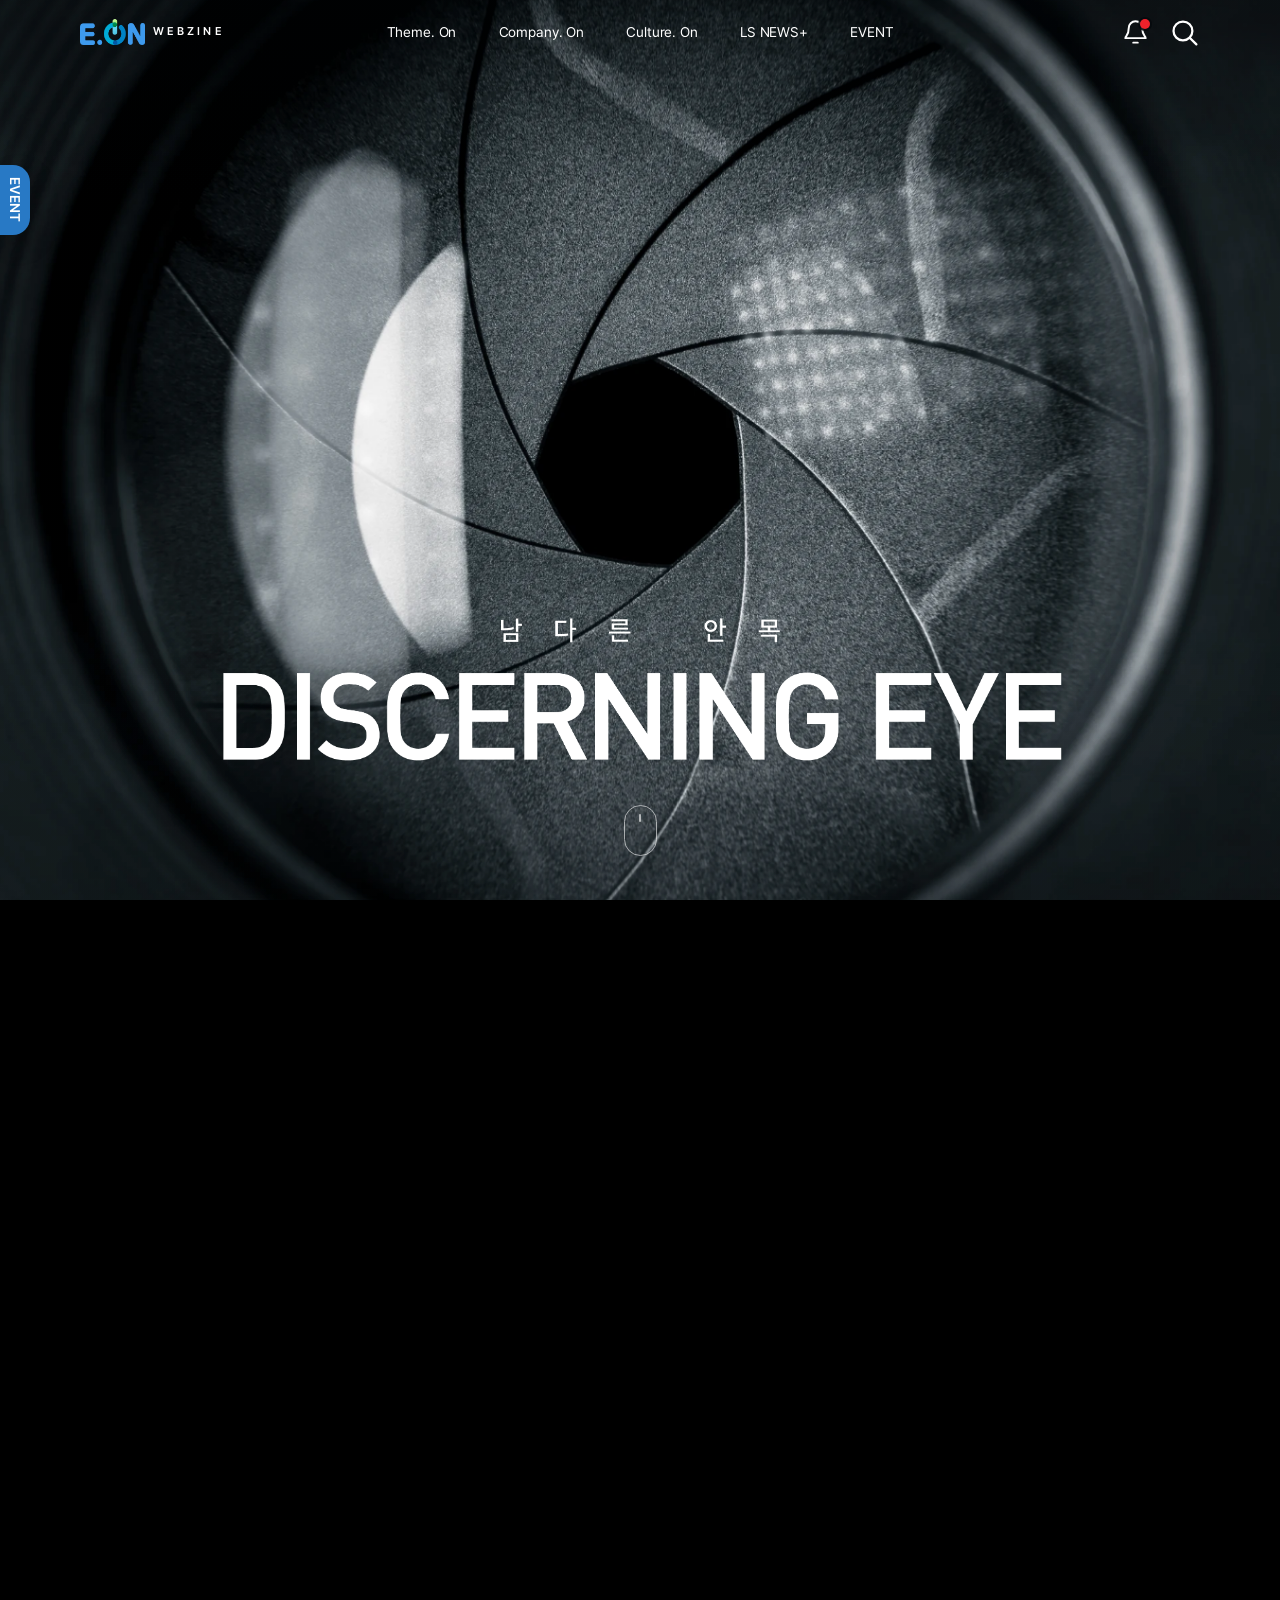
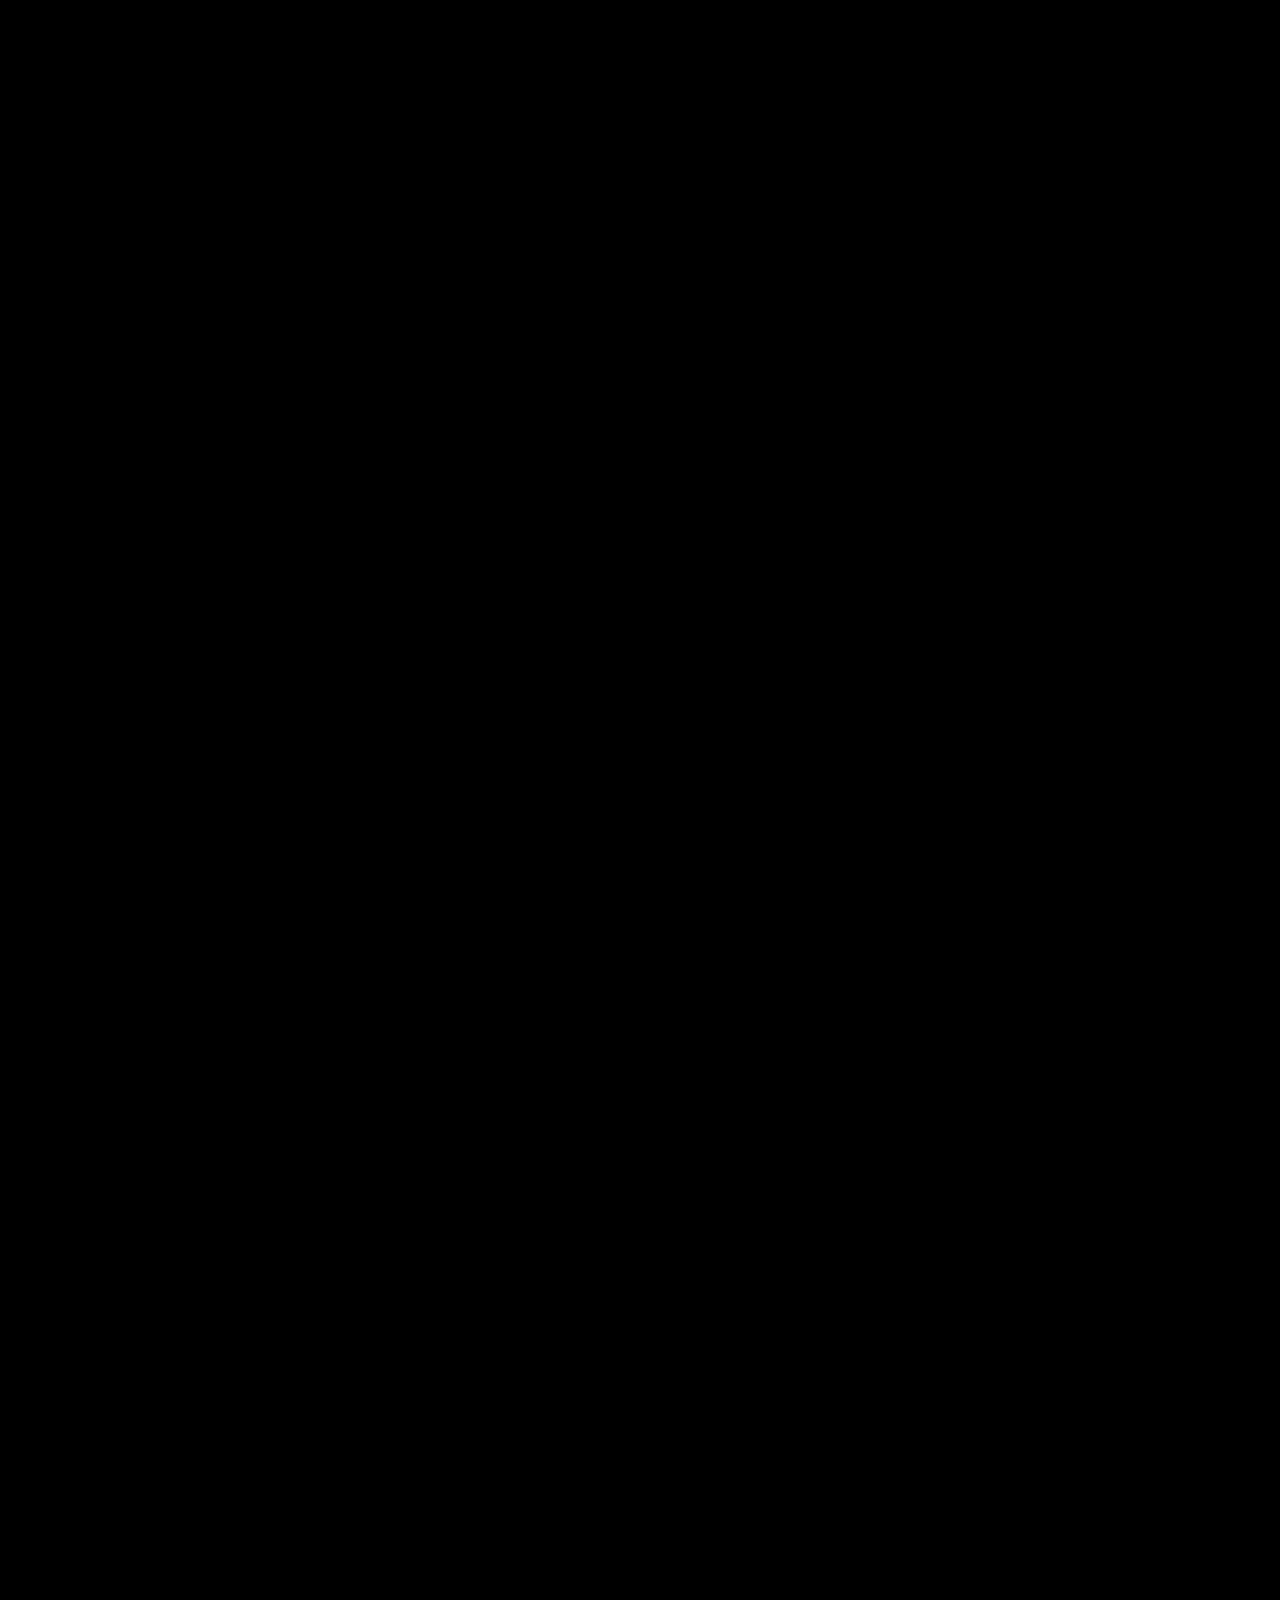
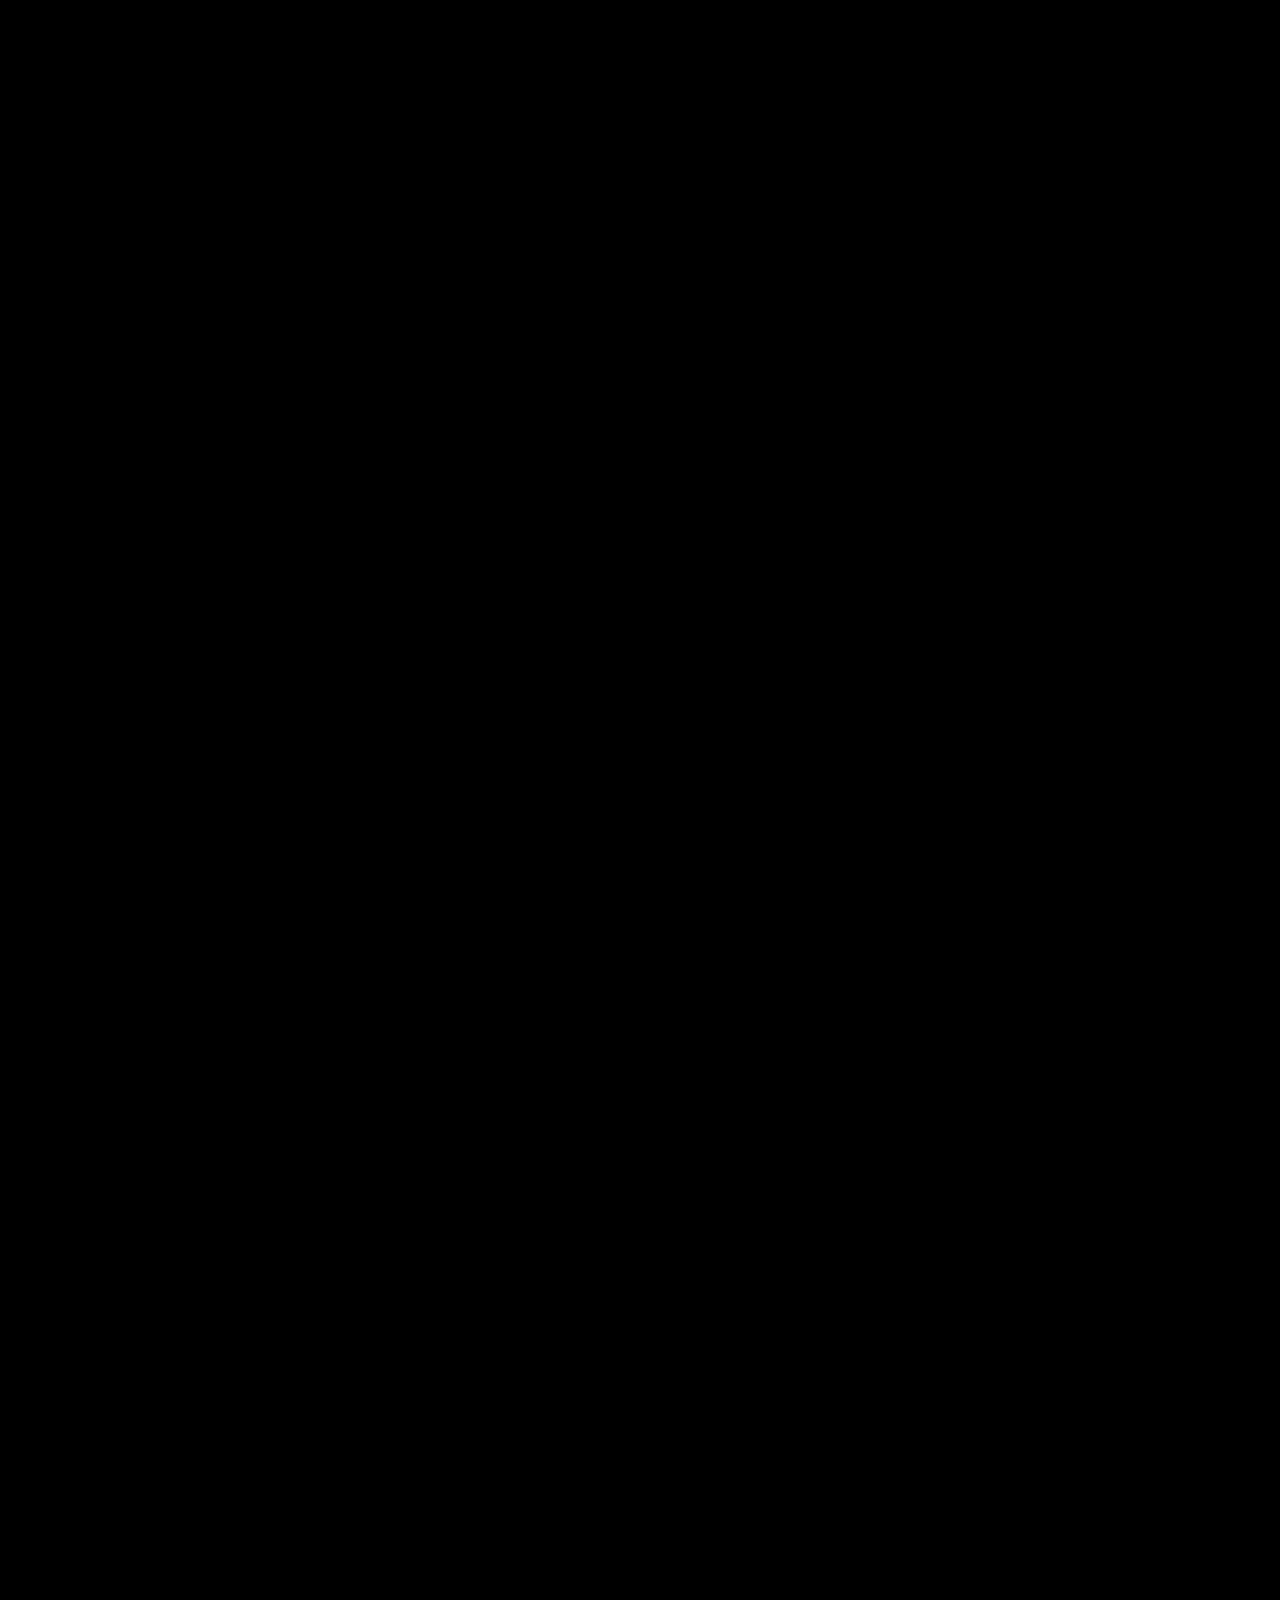
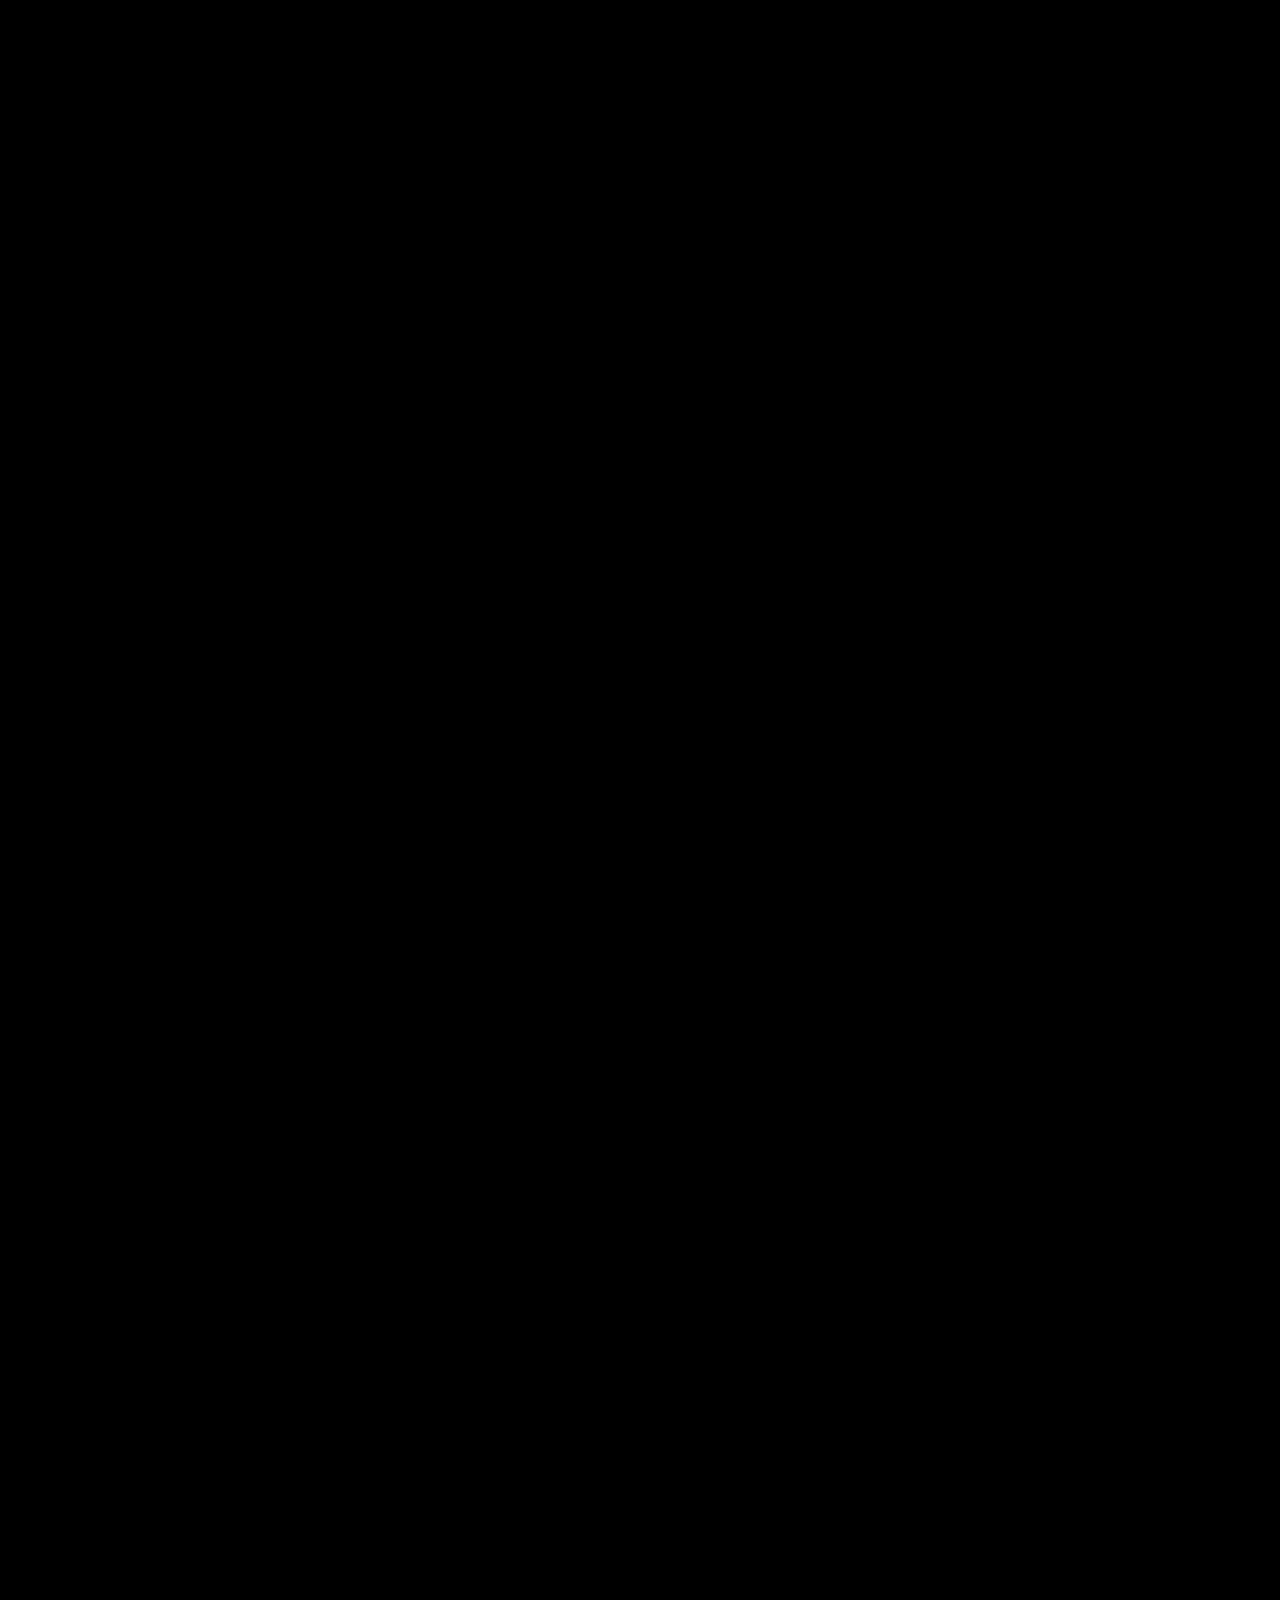
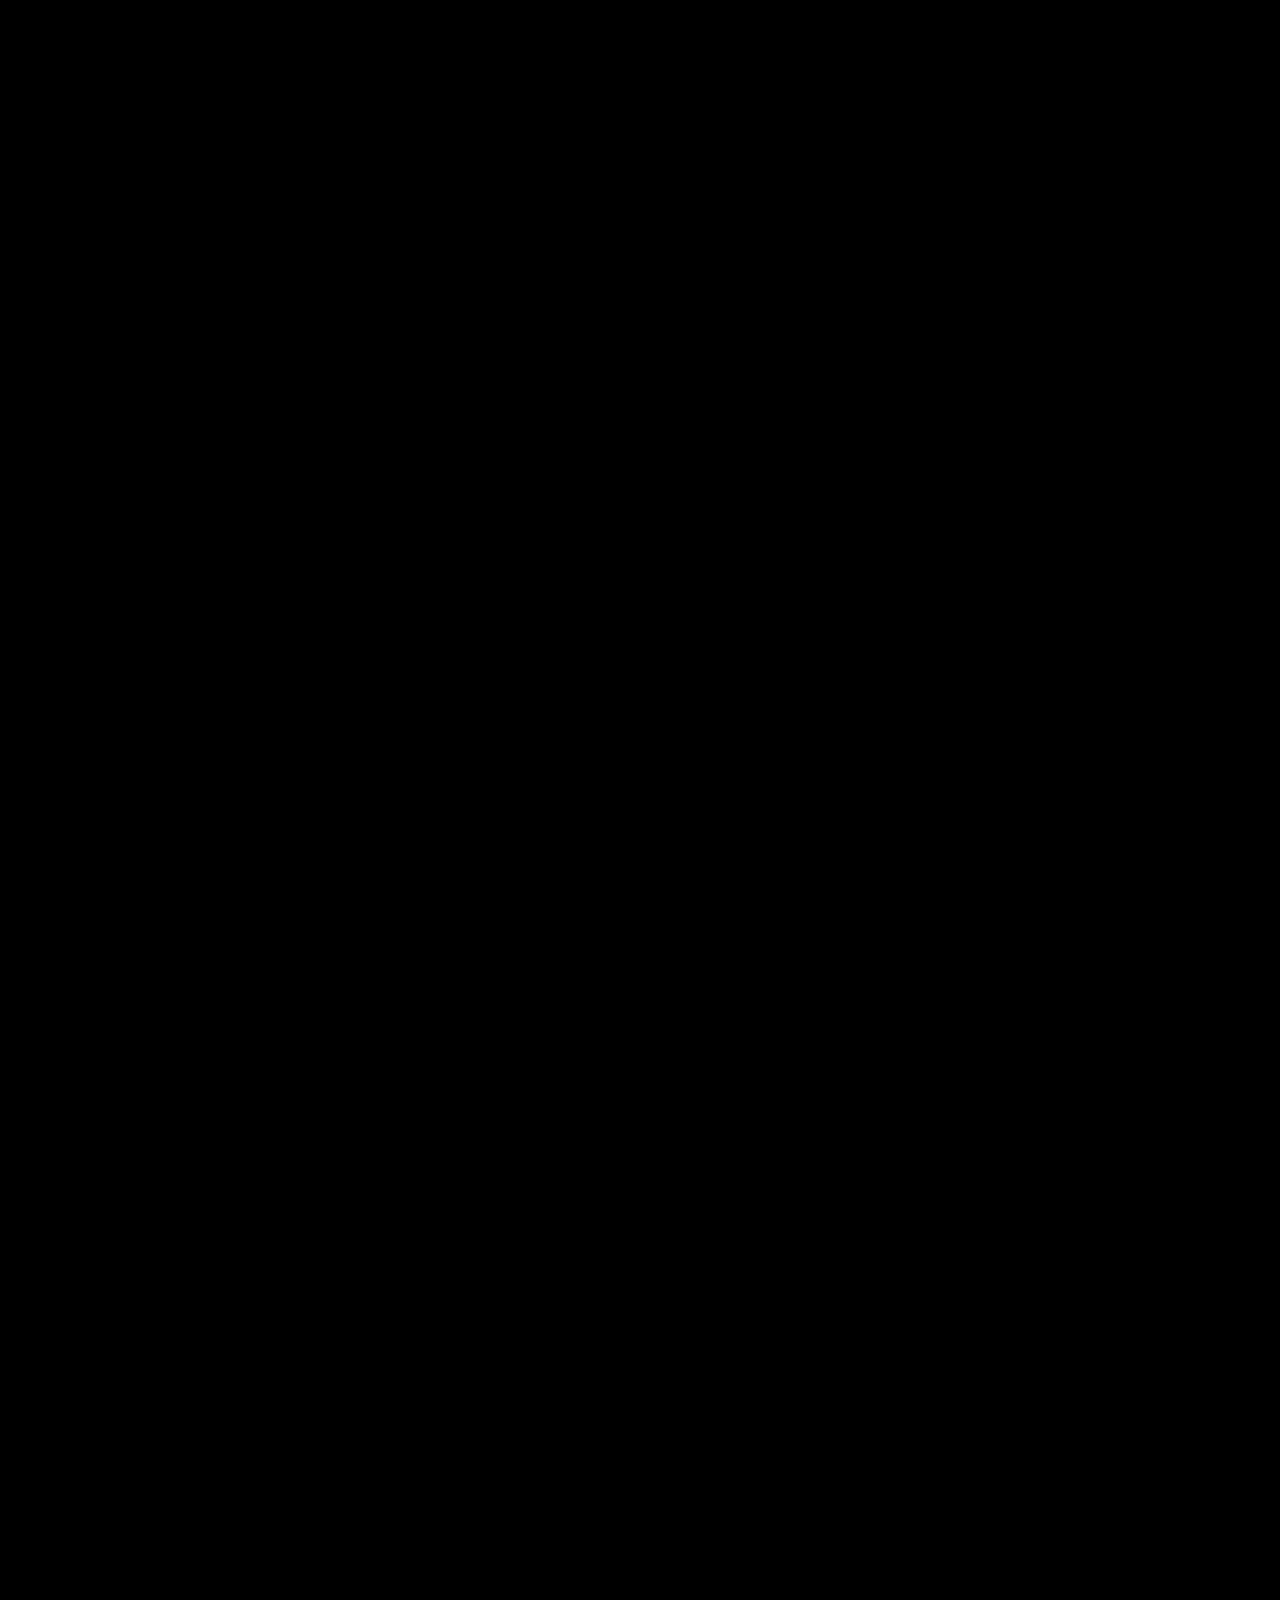
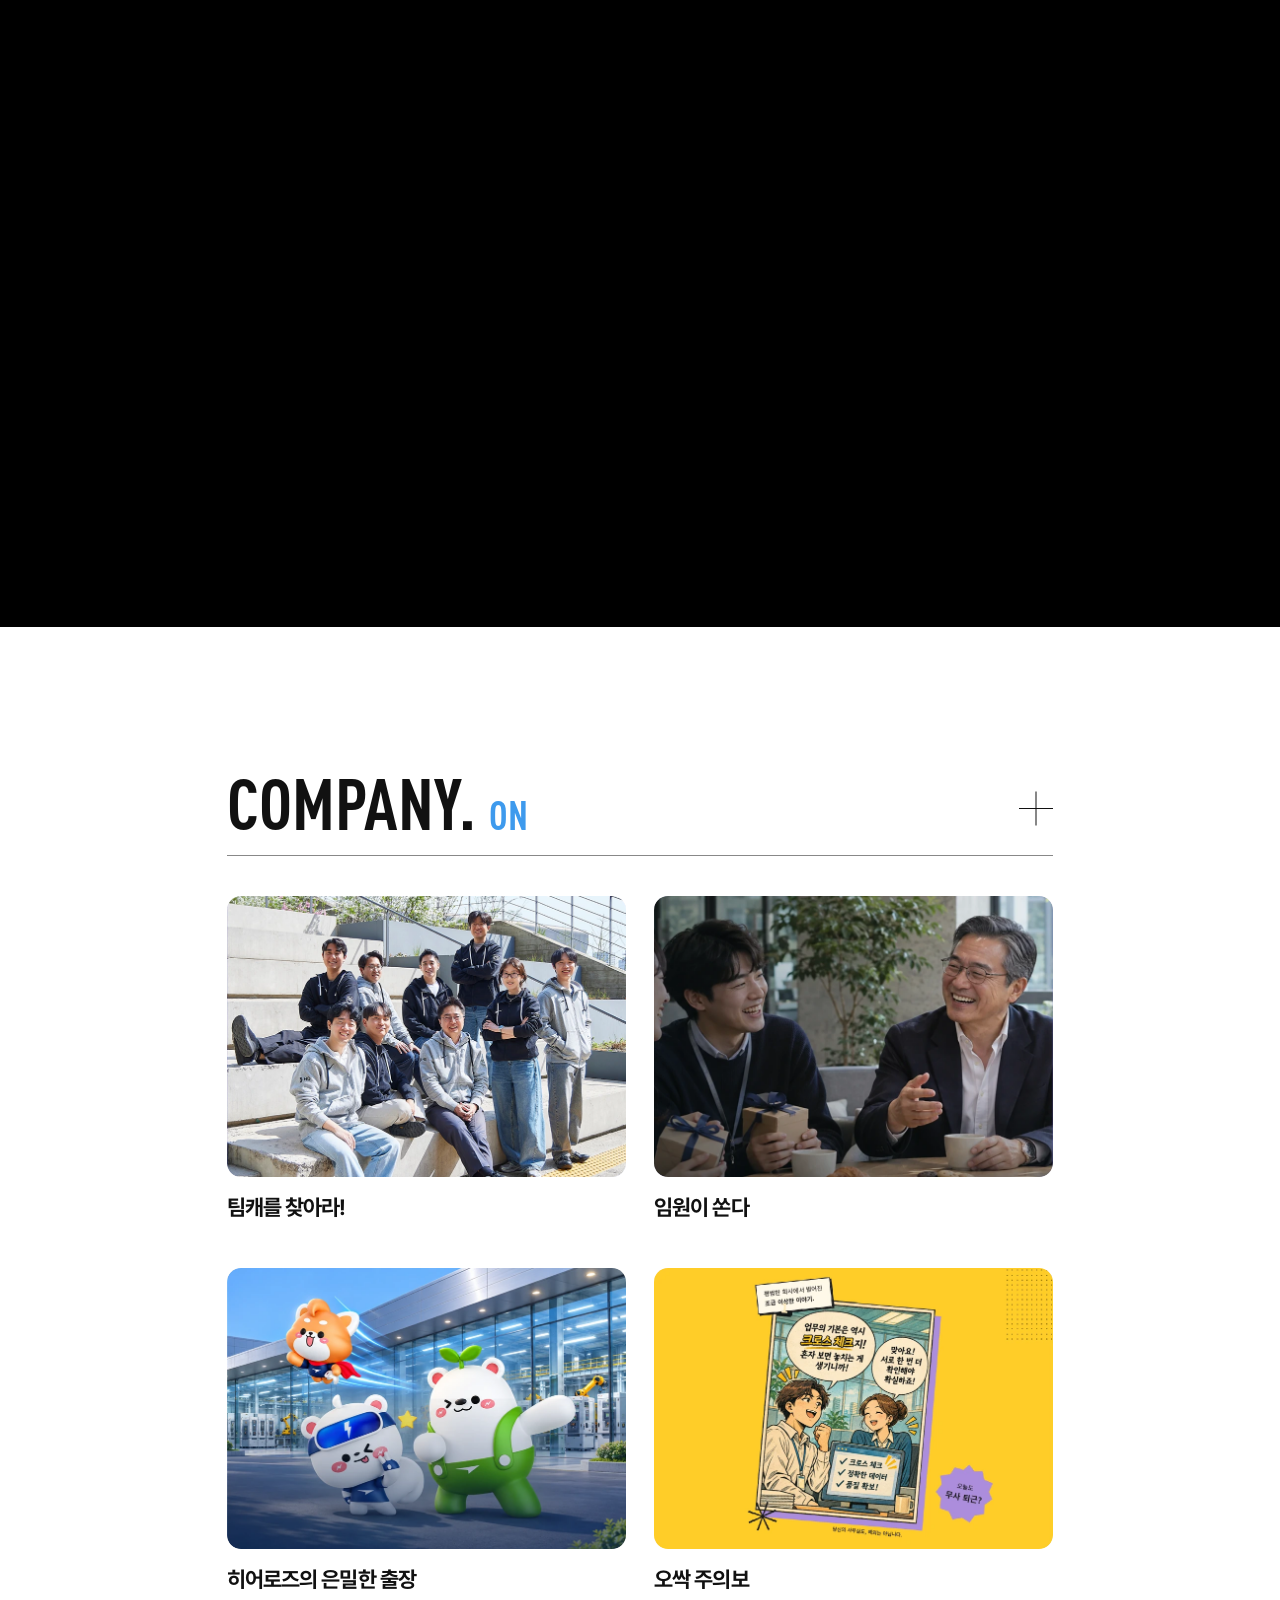
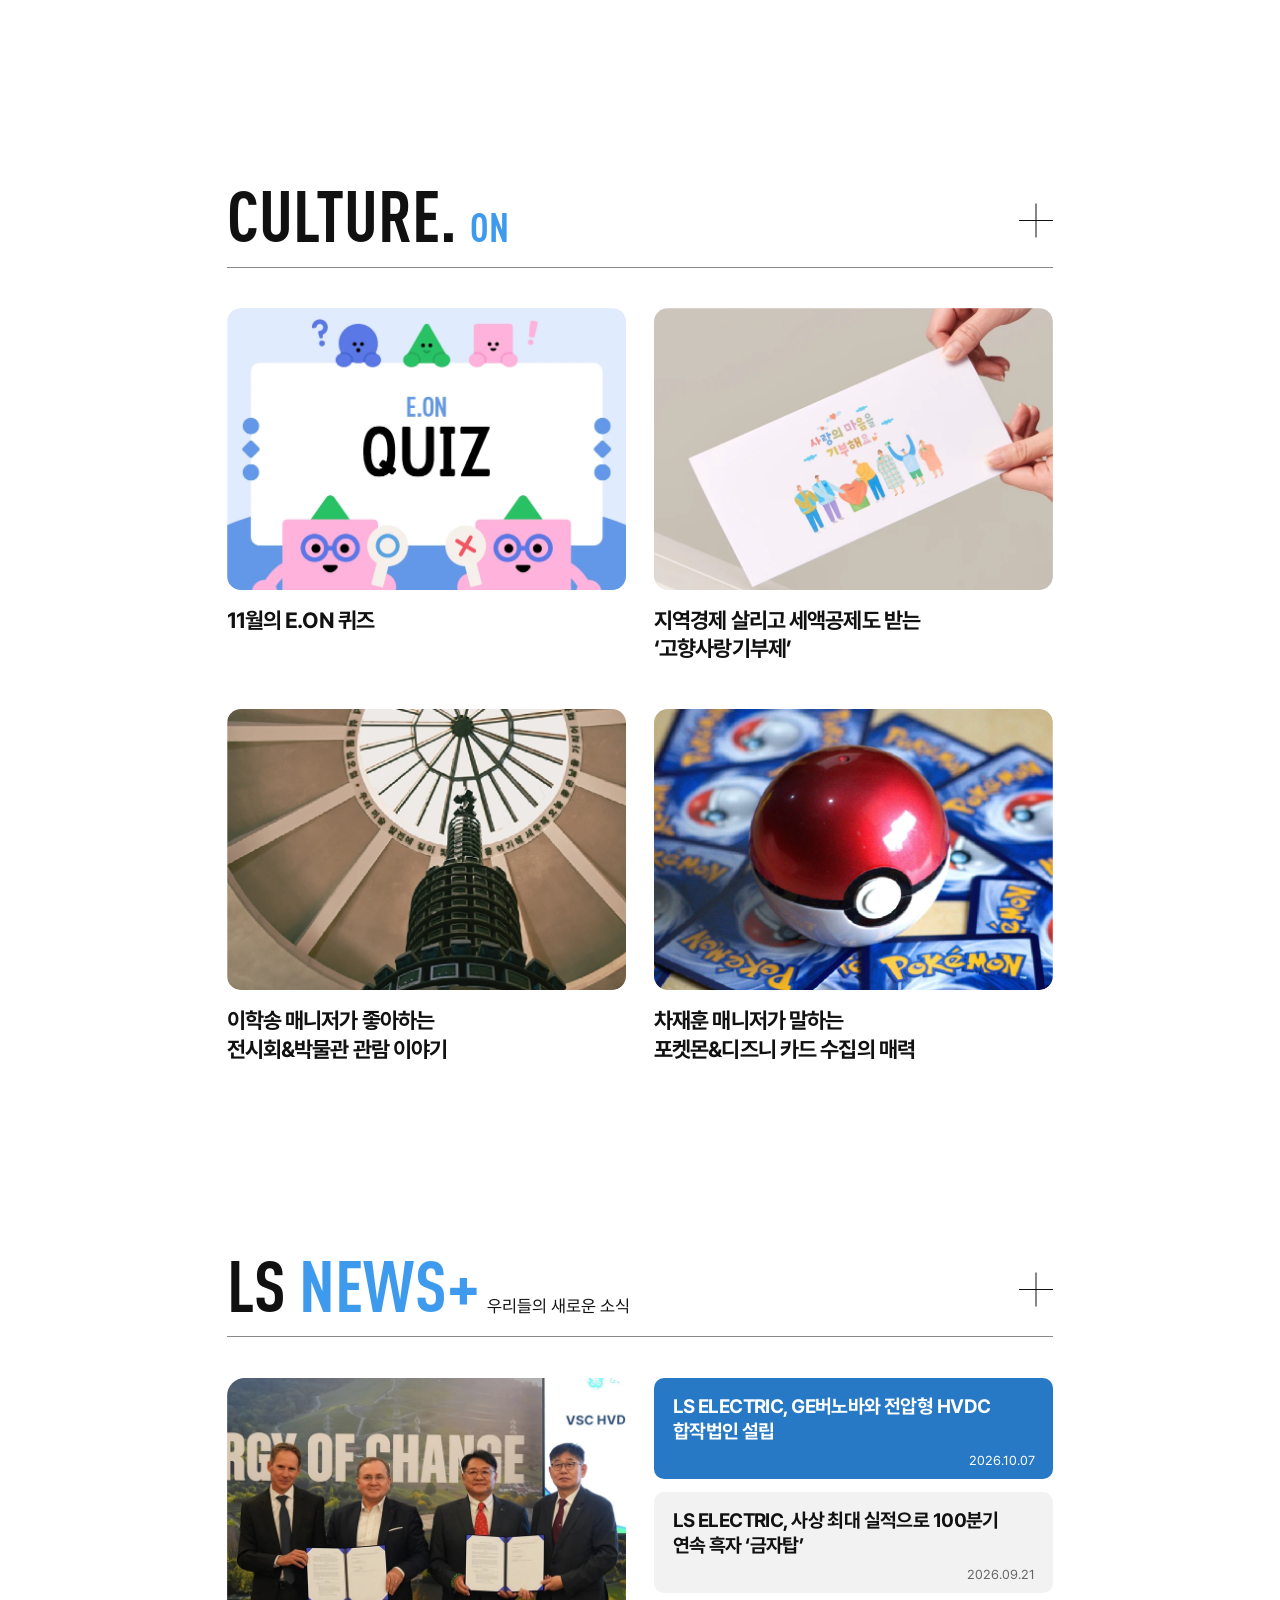
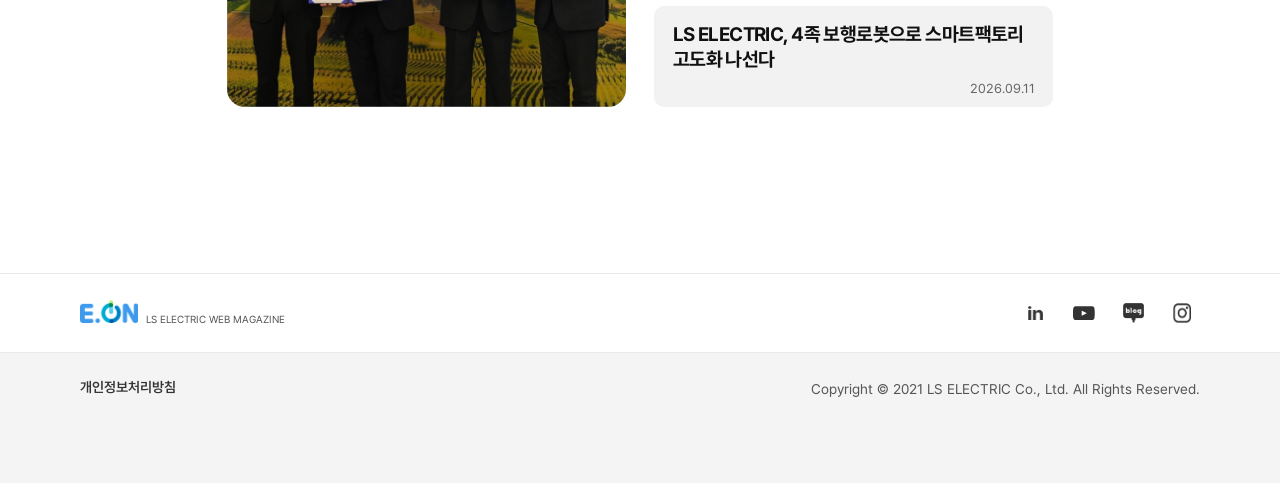
==== commit 6a55936b: "3333" ====
--- a/index.html
+++ b/index.html
@@ -22,7 +22,7 @@
         <span></span>
       </button>
       <nav class="primary-nav" id="primary-navigation" aria-label="주요 메뉴" data-menu>
-        <a href="#theme">Theme. On</a>
+        <a href="./arc.html">Theme. On</a>
         <a href="#company">Company. On</a>
         <a href="#culture">Culture. On</a>
         <a href="#news">LS NEWS+</a>
